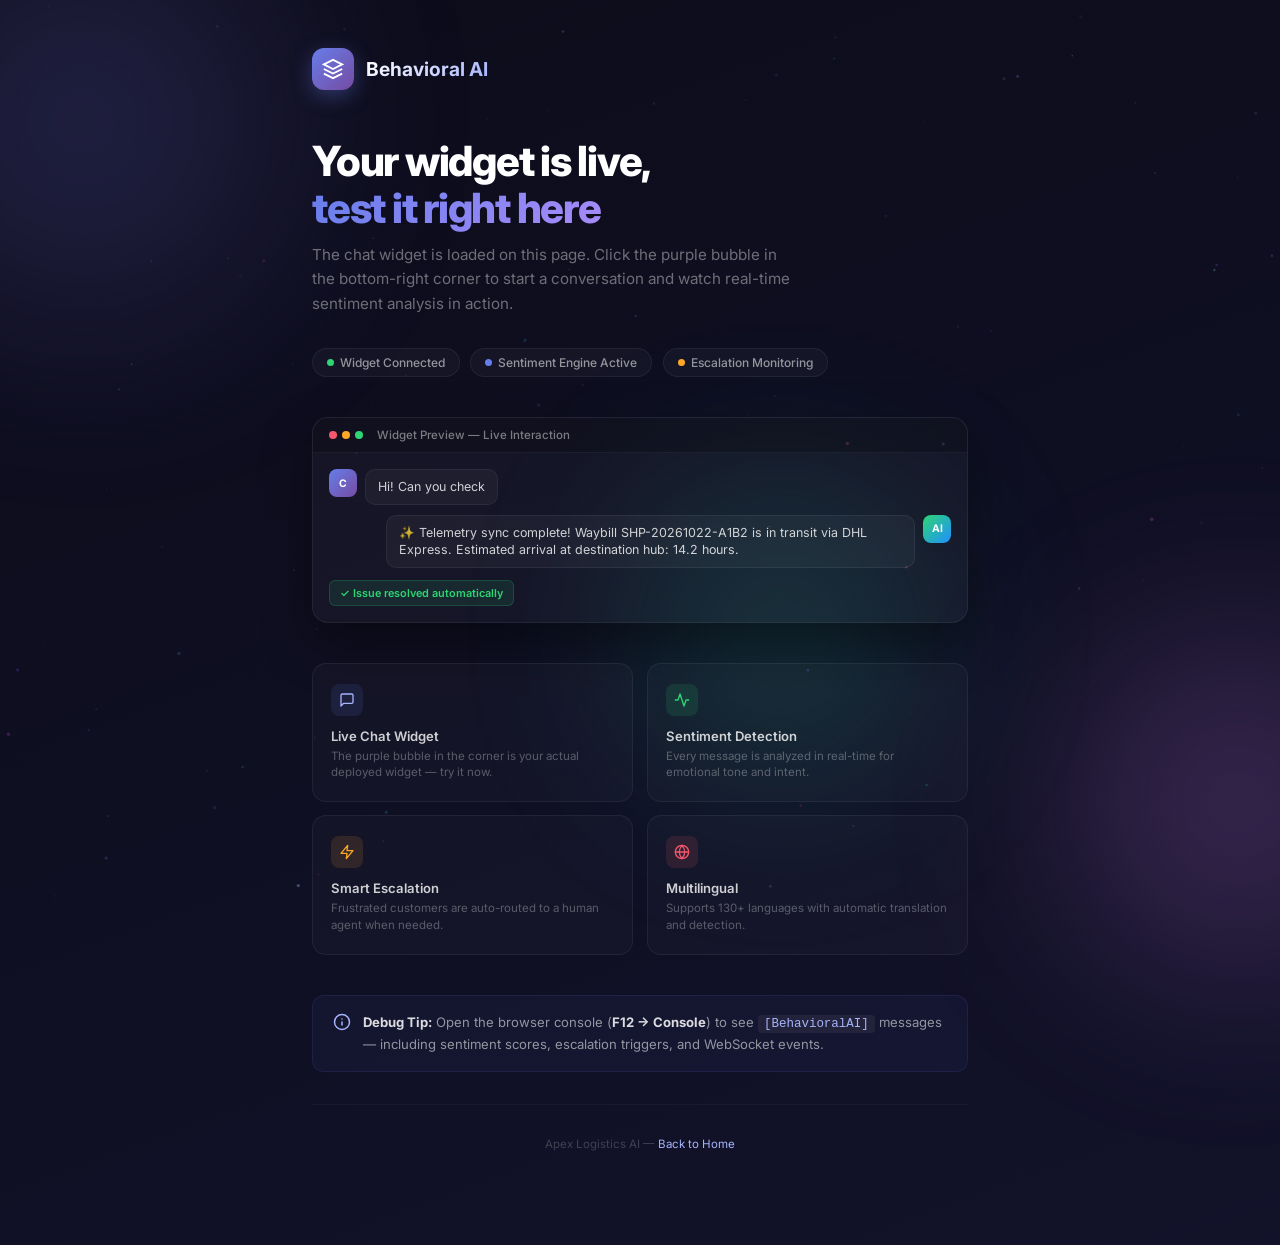
==== frontend/widget-test.html @ 3b018fce "feat: Initial production release of Apex Logistics AI platform (v6.0.0)" ====
<!DOCTYPE html>
<html lang="en">

<head>
    <meta charset="UTF-8">
    <meta name="viewport" content="width=device-width, initial-scale=1.0">
    <meta name="description" content="Apex Logistics AI - Waybill & Dispatch Intelligence Widget Test">
    <title>Dispatch Intelligence Widget | Apex Logistics AI</title>
    <link rel="icon" type="image/svg+xml" href="assets/favicon.svg">

    <link rel="preconnect" href="https://fonts.googleapis.com">
    <link rel="preconnect" href="https://fonts.gstatic.com" crossorigin>
    <link href="https://fonts.googleapis.com/css2?family=Inter:wght@300;400;500;600;700;800&display=swap"
        rel="stylesheet">

    <style>
        * {
            margin: 0;
            padding: 0;
            box-sizing: border-box;
        }

        body {
            font-family: 'Inter', sans-serif;
            background: linear-gradient(160deg, #0c0c1a 0%, #12122a 100%);
            min-height: 100vh;
            overflow-x: hidden;
            color: #fff;
        }

        /* ═══════════════════════════════════════════════════════
           BACKGROUND LAYER
           ═══════════════════════════════════════════════════════ */
        #particleCanvas {
            position: fixed;
            top: 0;
            left: 0;
            width: 100%;
            height: 100%;
            z-index: 0;
            pointer-events: none;
        }

        .orb {
            position: fixed;
            border-radius: 50%;
            filter: blur(100px);
            opacity: 0.2;
            pointer-events: none;
            z-index: 0;
        }

        .orb--1 {
            width: 420px;
            height: 420px;
            background: radial-gradient(circle, #667eea, #764ba2);
            top: -10%;
            left: -10%;
            animation: orbA 25s ease-in-out infinite;
        }

        .orb--2 {
            width: 340px;
            height: 340px;
            background: radial-gradient(circle, #f093fb, #c471f5);
            bottom: -8%;
            right: -10%;
            animation: orbB 30s ease-in-out infinite;
        }

        .orb--3 {
            width: 280px;
            height: 280px;
            background: radial-gradient(circle, #2ed573, #17c0eb);
            top: 55%;
            left: 50%;
            animation: orbA 28s ease-in-out infinite 6s;
        }

        @keyframes orbA {

            0%,
            100% {
                transform: translate(0, 0) scale(1);
            }

            50% {
                transform: translate(30px, 40px) scale(1.1);
            }
        }

        @keyframes orbB {

            0%,
            100% {
                transform: translate(0, 0) scale(1);
            }

            50% {
                transform: translate(-25px, -30px) scale(1.08);
            }
        }

        /* ═══════════════════════════════════════════════════════
           MAIN LAYOUT
           ═══════════════════════════════════════════════════════ */
        .page-wrap {
            position: relative;
            z-index: 1;
            max-width: 720px;
            margin: 0 auto;
            padding: 3rem 2rem 6rem;
            animation: pageEntry 0.8s cubic-bezier(0.22, 1, 0.36, 1) both;
        }

        @keyframes pageEntry {
            from {
                opacity: 0;
                transform: translateY(-20px);
            }

            to {
                opacity: 1;
                transform: translateY(0);
            }
        }

        /* ═══════════════════════════════════════════════════════
           BRAND LOGO
           ═══════════════════════════════════════════════════════ */
        .brand-logo {
            display: flex;
            align-items: center;
            gap: 12px;
            margin-bottom: 3rem;
            text-decoration: none;
        }

        .brand-logo-icon {
            width: 42px;
            height: 42px;
            background: linear-gradient(135deg, #667eea, #764ba2);
            border-radius: 12px;
            display: flex;
            align-items: center;
            justify-content: center;
            box-shadow: 0 6px 20px rgba(102, 126, 234, 0.35);
            animation: logoPulse 3s ease-in-out infinite;
        }

        @keyframes logoPulse {

            0%,
            100% {
                box-shadow: 0 6px 20px rgba(102, 126, 234, 0.35);
            }

            50% {
                box-shadow: 0 6px 28px rgba(102, 126, 234, 0.5);
            }
        }

        .brand-logo-icon svg {
            width: 22px;
            height: 22px;
            color: #fff;
        }

        .brand-logo-text {
            font-size: 1.2rem;
            font-weight: 700;
            background: linear-gradient(135deg, #fff, #a5b4fc);
            -webkit-background-clip: text;
            -webkit-text-fill-color: transparent;
            background-clip: text;
        }

        /* ═══════════════════════════════════════════════════════
           HERO HEADING
           ═══════════════════════════════════════════════════════ */
        .hero-headline {
            font-size: 2.6rem;
            font-weight: 800;
            color: #fff;
            line-height: 1.12;
            letter-spacing: -0.03em;
            margin-bottom: 0.75rem;
        }

        .hero-headline span {
            background: linear-gradient(135deg, #667eea, #a78bfa);
            -webkit-background-clip: text;
            -webkit-text-fill-color: transparent;
            background-clip: text;
        }

        .hero-subtitle {
            color: rgba(255, 255, 255, 0.4);
            font-size: 0.95rem;
            line-height: 1.6;
            margin-bottom: 2rem;
            max-width: 480px;
        }

        /* ═══════════════════════════════════════════════════════
           STATUS BADGES
           ═══════════════════════════════════════════════════════ */
        .status-badges {
            display: flex;
            gap: 0.65rem;
            flex-wrap: wrap;
            margin-bottom: 2.5rem;
        }

        .status-badge {
            display: inline-flex;
            align-items: center;
            gap: 6px;
            padding: 6px 14px;
            background: rgba(255, 255, 255, 0.03);
            border: 1px solid rgba(255, 255, 255, 0.06);
            border-radius: 20px;
            font-size: 0.75rem;
            font-weight: 500;
            color: rgba(255, 255, 255, 0.55);
        }

        .status-dot {
            width: 7px;
            height: 7px;
            border-radius: 50%;
            animation: dotPulse 2s ease-in-out infinite;
        }

        .status-dot--green {
            background: #2ed573;
        }

        .status-dot--blue {
            background: #667eea;
        }

        .status-dot--amber {
            background: #ffa726;
        }

        @keyframes dotPulse {

            0%,
            100% {
                opacity: 1;
                transform: scale(1);
            }

            50% {
                opacity: 0.5;
                transform: scale(0.7);
            }
        }

        /* ═══════════════════════════════════════════════════════
           INTERACTIVE DEMO CARD — Widget Preview
           ═══════════════════════════════════════════════════════ */
        .demo-card {
            background: rgba(255, 255, 255, 0.03);
            backdrop-filter: blur(16px);
            border-radius: 16px;
            border: 1px solid rgba(255, 255, 255, 0.06);
            overflow: hidden;
            box-shadow: 0 20px 50px rgba(0, 0, 0, 0.4);
            animation: demoFloat 6s ease-in-out infinite;
            margin-bottom: 2.5rem;
        }

        @keyframes demoFloat {

            0%,
            100% {
                transform: translateY(0);
            }

            50% {
                transform: translateY(-6px);
            }
        }

        .demo-card-header {
            display: flex;
            align-items: center;
            gap: 8px;
            padding: 10px 16px;
            border-bottom: 1px solid rgba(255, 255, 255, 0.05);
            background: rgba(0, 0, 0, 0.2);
        }

        .demo-dots {
            display: flex;
            gap: 5px;
        }

        .demo-dots span {
            width: 8px;
            height: 8px;
            border-radius: 50%;
        }

        .demo-dots span:nth-child(1) {
            background: #f5576c;
        }

        .demo-dots span:nth-child(2) {
            background: #ffa726;
        }

        .demo-dots span:nth-child(3) {
            background: #2ed573;
        }

        .demo-card-title {
            font-size: 0.72rem;
            color: rgba(255, 255, 255, 0.45);
            font-weight: 500;
            margin-left: 6px;
        }

        .demo-card-body {
            padding: 16px;
            display: flex;
            flex-direction: column;
            gap: 10px;
        }

        /* Chat messages */
        .demo-msg {
            display: flex;
            align-items: flex-start;
            gap: 8px;
            opacity: 0;
            animation: msgFadeIn 0.5s ease forwards;
        }

        .demo-msg:nth-child(1) {
            animation-delay: 0.5s;
        }

        .demo-msg:nth-child(2) {
            animation-delay: 2.2s;
        }

        .demo-msg--ai {
            flex-direction: row-reverse;
        }

        @keyframes msgFadeIn {
            from {
                opacity: 0;
                transform: translateY(8px);
            }

            to {
                opacity: 1;
                transform: translateY(0);
            }
        }

        .demo-avatar {
            width: 28px;
            height: 28px;
            border-radius: 8px;
            display: flex;
            align-items: center;
            justify-content: center;
            font-size: 0.65rem;
            font-weight: 700;
            flex-shrink: 0;
        }

        .demo-avatar--user {
            background: linear-gradient(135deg, #667eea, #764ba2);
            color: #fff;
        }

        .demo-avatar--ai {
            background: linear-gradient(135deg, #2ed573, #1e90ff);
            color: #fff;
        }

        .demo-bubble {
            background: rgba(255, 255, 255, 0.04);
            border: 1px solid rgba(255, 255, 255, 0.06);
            border-radius: 10px;
            padding: 8px 12px;
            max-width: 85%;
        }

        .demo-bubble-text {
            font-size: 0.78rem;
            color: rgba(255, 255, 255, 0.8);
            line-height: 1.4;
        }

        .demo-sentiment {
            display: inline-flex;
            align-items: center;
            gap: 5px;
            margin-top: 5px;
            font-size: 0.65rem;
            font-weight: 600;
        }

        .demo-sentiment--pos {
            color: #2ed573;
        }

        .demo-sentiment-dot {
            width: 6px;
            height: 6px;
            border-radius: 50%;
            background: #2ed573;
            animation: dotPulse 1.5s ease-in-out infinite;
        }

        .demo-resolve-badge {
            display: inline-flex;
            align-items: center;
            gap: 5px;
            padding: 5px 10px;
            border-radius: 6px;
            background: rgba(46, 213, 115, 0.1);
            border: 1px solid rgba(46, 213, 115, 0.2);
            font-size: 0.68rem;
            font-weight: 600;
            color: #2ed573;
            margin-top: 2px;
            align-self: flex-start;
            opacity: 0;
            animation: badgePop 0.4s ease 3s forwards;
        }

        @keyframes badgePop {
            from {
                opacity: 0;
                transform: scale(0.85);
            }

            to {
                opacity: 1;
                transform: scale(1);
            }
        }

        /* ═══════════════════════════════════════════════════════
           INFO CARDS
           ═══════════════════════════════════════════════════════ */
        .info-grid {
            display: grid;
            grid-template-columns: 1fr 1fr;
            gap: 0.85rem;
            margin-bottom: 2.5rem;
        }

        .info-card {
            background: rgba(255, 255, 255, 0.025);
            backdrop-filter: blur(14px);
            border: 1px solid rgba(255, 255, 255, 0.06);
            border-radius: 14px;
            padding: 1.25rem 1.15rem;
            transition: border-color 0.3s, transform 0.3s;
        }

        .info-card:hover {
            border-color: rgba(102, 126, 234, 0.2);
            transform: translateY(-2px);
        }

        .info-card-icon {
            width: 32px;
            height: 32px;
            border-radius: 8px;
            display: flex;
            align-items: center;
            justify-content: center;
            margin-bottom: 0.75rem;
        }

        .info-card-icon svg {
            width: 16px;
            height: 16px;
        }

        .info-card-icon--purple {
            background: rgba(102, 126, 234, 0.12);
            color: #a5b4fc;
        }

        .info-card-icon--green {
            background: rgba(46, 213, 115, 0.12);
            color: #2ed573;
        }

        .info-card-icon--amber {
            background: rgba(255, 167, 38, 0.12);
            color: #ffa726;
        }

        .info-card-icon--pink {
            background: rgba(245, 87, 108, 0.12);
            color: #f5576c;
        }

        .info-card h3 {
            font-size: 0.82rem;
            font-weight: 600;
            color: rgba(255, 255, 255, 0.8);
            margin-bottom: 0.25rem;
        }

        .info-card p {
            font-size: 0.72rem;
            color: rgba(255, 255, 255, 0.3);
            line-height: 1.45;
        }

        /* ═══════════════════════════════════════════════════════
           WIDGET EMBED SECTION
           ═══════════════════════════════════════════════════════ */
        .widget-notice {
            display: flex;
            align-items: flex-start;
            gap: 12px;
            padding: 1rem 1.25rem;
            background: rgba(102, 126, 234, 0.05);
            border: 1px solid rgba(102, 126, 234, 0.12);
            border-radius: 12px;
            margin-bottom: 2rem;
        }

        .widget-notice svg {
            width: 18px;
            height: 18px;
            color: #a5b4fc;
            flex-shrink: 0;
            margin-top: 1px;
        }

        .widget-notice-text {
            font-size: 0.82rem;
            color: rgba(255, 255, 255, 0.55);
            line-height: 1.55;
        }

        .widget-notice-text strong {
            color: rgba(255, 255, 255, 0.85);
        }

        /* ═══════════════════════════════════════════════════════
           FOOTER NOTE
           ═══════════════════════════════════════════════════════ */
        .footer-note {
            text-align: center;
            padding-top: 2rem;
            border-top: 1px solid rgba(255, 255, 255, 0.04);
        }

        .footer-note p {
            font-size: 0.72rem;
            color: rgba(255, 255, 255, 0.2);
        }

        .footer-note a {
            color: #a5b4fc;
            text-decoration: none;
        }

        .footer-note a:hover {
            text-decoration: underline;
        }

        /* ═══════════════════════════════════════════════════════
           RESPONSIVE
           ═══════════════════════════════════════════════════════ */
        @media (max-width: 600px) {
            .page-wrap {
                padding: 2rem 1.25rem 5rem;
            }

            .hero-headline {
                font-size: 1.8rem;
            }

            .info-grid {
                grid-template-columns: 1fr;
            }

            .status-badges {
                gap: 0.4rem;
            }
        }
    </style>
</head>

<body>
    <div class="orb orb--1"></div>
    <div class="orb orb--2"></div>
    <div class="orb orb--3"></div>
    <canvas id="particleCanvas"></canvas>

    <div class="page-wrap">

        <!-- ═══ BRAND ═══ -->
        <a href="/" class="brand-logo">
            <div class="brand-logo-icon">
                <svg viewBox="0 0 24 24" fill="none" stroke="currentColor" stroke-width="2">
                    <path d="M12 2L2 7l10 5 10-5-10-5z" />
                    <path d="M2 17l10 5 10-5" />
                    <path d="M2 12l10 5 10-5" />
                </svg>
            </div>
            <span class="brand-logo-text">Behavioral AI</span>
        </a>

        <!-- ═══ HERO ═══ -->
        <h1 class="hero-headline">
            Your widget is live,<br><span>test it right here</span>
        </h1>
        <p class="hero-subtitle">
            The chat widget is loaded on this page. Click the purple bubble in the bottom-right corner to start a
            conversation and watch real-time sentiment analysis in action.
        </p>

        <!-- ═══ STATUS BADGES ═══ -->
        <div class="status-badges">
            <div class="status-badge">
                <span class="status-dot status-dot--green"></span>
                Widget Connected
            </div>
            <div class="status-badge">
                <span class="status-dot status-dot--blue"></span>
                Sentiment Engine Active
            </div>
            <div class="status-badge">
                <span class="status-dot status-dot--amber"></span>
                Escalation Monitoring
            </div>
        </div>

        <!-- ═══ INTERACTIVE DEMO CARD ═══ -->
        <div class="demo-card" id="demoCard">
            <div class="demo-card-header">
                <div class="demo-dots"><span></span><span></span><span></span></div>
                <span class="demo-card-title">Widget Preview — Live Interaction</span>
            </div>
            <div class="demo-card-body">
                <!-- Customer message -->
                <div class="demo-msg" id="msg1">
                    <div class="demo-avatar demo-avatar--user">C</div>
                    <div class="demo-bubble">
                        <div class="demo-bubble-text" id="typingText"></div>
                    </div>
                </div>

                <!-- AI response -->
                <div class="demo-msg demo-msg--ai" id="msg2">
                    <div class="demo-avatar demo-avatar--ai">AI</div>
                    <div class="demo-bubble">
                        <div class="demo-bubble-text">✨ Telemetry sync complete! Waybill SHP-20261022-A1B2 is in transit via DHL Express. Estimated arrival at destination hub: 14.2 hours.</div>
                        <div class="demo-sentiment demo-sentiment--pos" id="sentiment2" style="display:none;">
                            <span class="demo-sentiment-dot"></span>
                            Satisfied — 96%
                        </div>
                    </div>
                </div>

                <div class="demo-resolve-badge" id="resolveBadge">
                    ✓ Issue resolved automatically
                </div>
            </div>
        </div>

        <!-- ═══ FEATURE INFO CARDS ═══ -->
        <div class="info-grid">
            <div class="info-card">
                <div class="info-card-icon info-card-icon--purple">
                    <svg viewBox="0 0 24 24" fill="none" stroke="currentColor" stroke-width="2" stroke-linecap="round"
                        stroke-linejoin="round">
                        <path d="M21 15a2 2 0 0 1-2 2H7l-4 4V5a2 2 0 0 1 2-2h14a2 2 0 0 1 2 2z"></path>
                    </svg>
                </div>
                <h3>Live Chat Widget</h3>
                <p>The purple bubble in the corner is your actual deployed widget — try it now.</p>
            </div>
            <div class="info-card">
                <div class="info-card-icon info-card-icon--green">
                    <svg viewBox="0 0 24 24" fill="none" stroke="currentColor" stroke-width="2" stroke-linecap="round"
                        stroke-linejoin="round">
                        <path d="M22 12h-4l-3 9L9 3l-3 9H2"></path>
                    </svg>
                </div>
                <h3>Sentiment Detection</h3>
                <p>Every message is analyzed in real-time for emotional tone and intent.</p>
            </div>
            <div class="info-card">
                <div class="info-card-icon info-card-icon--amber">
                    <svg viewBox="0 0 24 24" fill="none" stroke="currentColor" stroke-width="2" stroke-linecap="round"
                        stroke-linejoin="round">
                        <polygon points="13 2 3 14 12 14 11 22 21 10 12 10 13 2"></polygon>
                    </svg>
                </div>
                <h3>Smart Escalation</h3>
                <p>Frustrated customers are auto-routed to a human agent when needed.</p>
            </div>
            <div class="info-card">
                <div class="info-card-icon info-card-icon--pink">
                    <svg viewBox="0 0 24 24" fill="none" stroke="currentColor" stroke-width="2" stroke-linecap="round"
                        stroke-linejoin="round">
                        <circle cx="12" cy="12" r="10"></circle>
                        <line x1="2" y1="12" x2="22" y2="12"></line>
                        <path
                            d="M12 2a15.3 15.3 0 0 1 4 10 15.3 15.3 0 0 1-4 10 15.3 15.3 0 0 1-4-10 15.3 15.3 0 0 1 4-10z">
                        </path>
                    </svg>
                </div>
                <h3>Multilingual</h3>
                <p>Supports 130+ languages with automatic translation and detection.</p>
            </div>
        </div>

        <!-- ═══ DEBUG NOTICE ═══ -->
        <div class="widget-notice">
            <svg viewBox="0 0 24 24" fill="none" stroke="currentColor" stroke-width="2" stroke-linecap="round"
                stroke-linejoin="round">
                <circle cx="12" cy="12" r="10"></circle>
                <line x1="12" y1="16" x2="12" y2="12"></line>
                <line x1="12" y1="8" x2="12.01" y2="8"></line>
            </svg>
            <div class="widget-notice-text">
                <strong>Debug Tip:</strong> Open the browser console (<strong>F12 → Console</strong>) to see
                <code
                    style="background:rgba(255,255,255,0.06);padding:2px 6px;border-radius:4px;font-size:0.78rem;color:#a5b4fc;">[BehavioralAI]</code>
                messages — including sentiment scores, escalation triggers, and WebSocket events.
            </div>
        </div>

        <!-- ═══ FOOTER ═══ -->
        <div class="footer-note">
            <p>Apex Logistics AI — <a href="/">Back to Home</a></p>
        </div>
    </div>

    <!-- ═══════════════════════════════════════════════════════
         PARTICLE GRAIN SYSTEM
         ═══════════════════════════════════════════════════════ -->
    <script>
        (function () {
            const canvas = document.getElementById('particleCanvas');
            const ctx = canvas.getContext('2d');
            let W, H, mouseX = -9999, mouseY = -9999;
            const COUNT = 100;
            const particles = [];
            const HUES = [235, 255, 270, 295, 320, 340, 200, 185];

            function resize() { W = canvas.width = window.innerWidth; H = canvas.height = window.innerHeight; }
            window.addEventListener('resize', resize); resize();
            document.addEventListener('mousemove', e => { mouseX = e.clientX; mouseY = e.clientY; });

            class P {
                constructor() { this.init(); }
                init() {
                    this.x = Math.random() * W; this.y = Math.random() * H;
                    this.r0 = 0.5 + Math.random() * 1.3; this.r = this.r0;
                    this.vx = (Math.random() - 0.5) * 0.18;
                    this.vy = (Math.random() - 0.5) * 0.18;
                    this.hi = Math.random() * HUES.length;
                    this.hs = 0.003 + Math.random() * 0.006;
                    this.sat = 60 + Math.random() * 30;
                    this.lit = 55 + Math.random() * 20;
                    this.a0 = 0.1 + Math.random() * 0.25;
                    this.a = this.a0;
                    this.tp = Math.random() * 6.28;
                    this.ts = 0.008 + Math.random() * 0.012;
                }
                update() {
                    this.x += this.vx; this.y += this.vy;
                    if (this.x < -5) this.x = W + 5;
                    if (this.x > W + 5) this.x = -5;
                    if (this.y < -5) this.y = H + 5;
                    if (this.y > H + 5) this.y = -5;
                    this.hi = (this.hi + this.hs) % HUES.length;
                    this.tp += this.ts;
                    const tw = 0.7 + 0.3 * Math.sin(this.tp);
                    const dx = this.x - mouseX, dy = this.y - mouseY;
                    const inf = Math.max(0, 1 - Math.sqrt(dx * dx + dy * dy) / 150);
                    this.a = this.a0 * tw + inf * 0.4;
                    this.r = this.r0 + inf * 2;
                }
                draw() {
                    const i = Math.floor(this.hi), f = this.hi - i;
                    const h = HUES[i % HUES.length] + (HUES[(i + 1) % HUES.length] - HUES[i % HUES.length]) * f;
                    ctx.beginPath(); ctx.arc(this.x, this.y, this.r, 0, 6.28);
                    ctx.fillStyle = `hsla(${h},${this.sat}%,${this.lit}%,${this.a})`;
                    ctx.fill();
                    if (this.a > 0.3) {
                        ctx.beginPath(); ctx.arc(this.x, this.y, this.r * 2.2, 0, 6.28);
                        ctx.fillStyle = `hsla(${h},${this.sat}%,${this.lit}%,${(this.a - 0.3) * 0.18})`;
                        ctx.fill();
                    }
                }
            }
            for (let i = 0; i < COUNT; i++) particles.push(new P());
            (function loop() {
                ctx.clearRect(0, 0, W, H);
                particles.forEach(p => { p.update(); p.draw(); });
                requestAnimationFrame(loop);
            })();
        })();

        // ═══════════════════════════════════════════════════════
        // TYPEWRITER EFFECT for demo card
        // ═══════════════════════════════════════════════════════
        (function () {
            const text = "Hi! Can you check the live dispatch telemetry for waybill SHP-20261022-A1B2?";
            const el = document.getElementById('typingText');
            const sentiment2 = document.getElementById('sentiment2');
            let i = 0;

            function type() {
                if (i < text.length) {
                    el.textContent += text[i]; i++;
                    setTimeout(type, 28 + Math.random() * 20);
                } else {
                    setTimeout(() => { sentiment2.style.display = 'inline-flex'; }, 600);
                }
            }
            setTimeout(type, 800);
        })();
    </script>

    <!-- Behavioral AI Chat Widget — ORIGINAL EMBED (DO NOT MODIFY) -->

    <script src="https://sentimenta.snick.at/widget/embed.js"
        data-widget-key="wk_CvESfXy-NMTWWVZkasVFgapDIy1CabOfxA0joSSwhI0" async> </script>

</body>

</html>
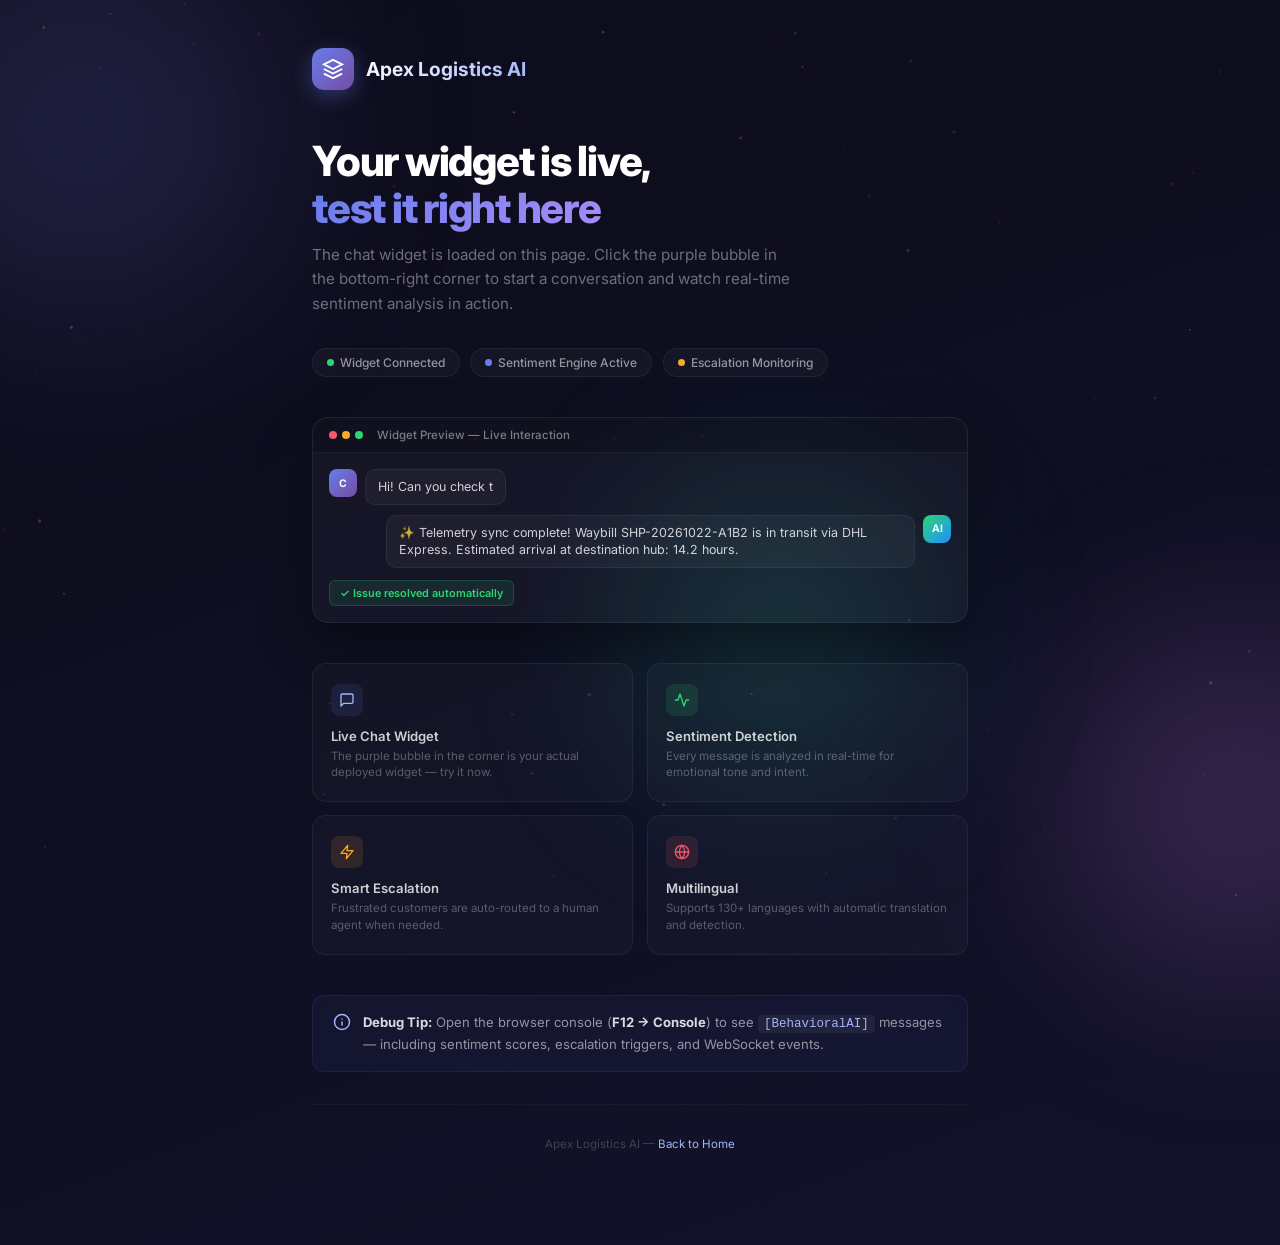
==== commit c67f4c42: "feat: Update footer branding and author credentials to Engr. Umer Bashir and Apex Logistics AI" ====
--- a/frontend/widget-test.html
+++ b/frontend/widget-test.html
@@ -616,7 +616,7 @@
                     <path d="M2 12l10 5 10-5" />
                 </svg>
             </div>
-            <span class="brand-logo-text">Behavioral AI</span>
+            <span class="brand-logo-text">Apex Logistics AI</span>
         </a>
 
         <!-- ═══ HERO ═══ -->
@@ -835,7 +835,7 @@
         })();
     </script>
 
-    <!-- Behavioral AI Chat Widget — ORIGINAL EMBED (DO NOT MODIFY) -->
+    <!-- Apex Logistics AI Chat Widget — ORIGINAL EMBED (DO NOT MODIFY) -->
 
     <script src="https://sentimenta.snick.at/widget/embed.js"
         data-widget-key="wk_CvESfXy-NMTWWVZkasVFgapDIy1CabOfxA0joSSwhI0" async> </script>
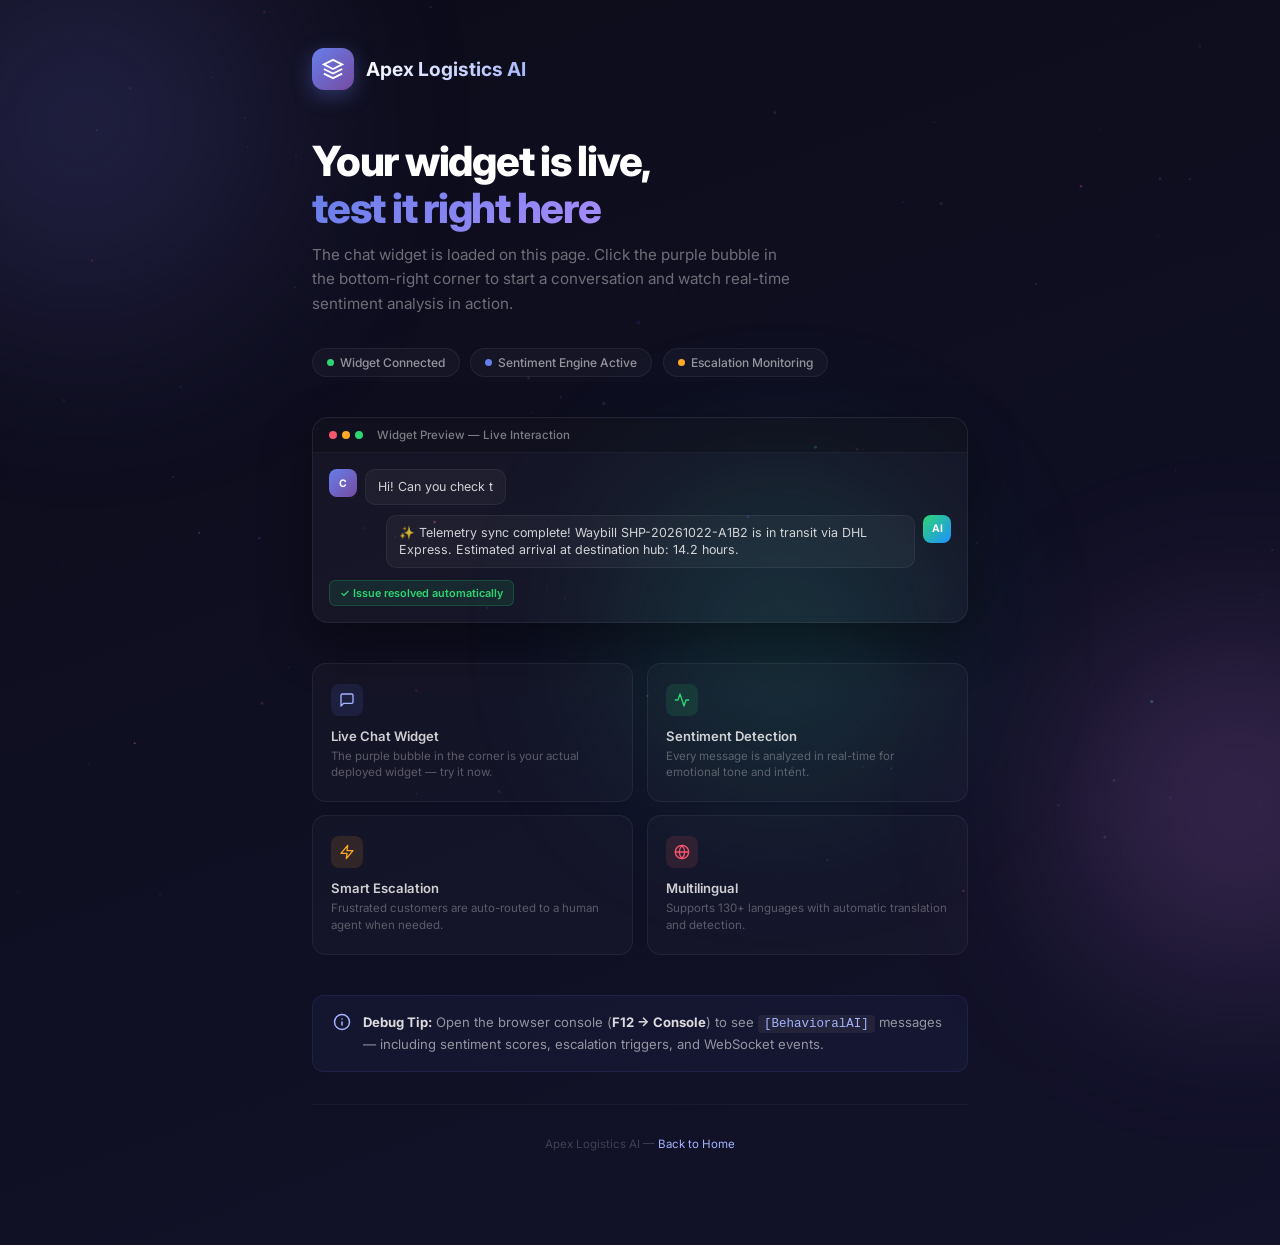
==== commit 7cba053e: "feat: Redesign Overview tab for logistics control tower, update design system to FedEx Purple, fix l" ====
--- a/frontend/widget-test.html
+++ b/frontend/widget-test.html
@@ -835,10 +835,11 @@
         })();
     </script>
 
-    <!-- Apex Logistics AI Chat Widget — ORIGINAL EMBED (DO NOT MODIFY) -->
-
-    <script src="https://sentimenta.snick.at/widget/embed.js"
-        data-widget-key="wk_CvESfXy-NMTWWVZkasVFgapDIy1CabOfxA0joSSwhI0" async> </script>
+    <!-- Apex Logistics AI Chat Widget — Active Tenant Embed -->
+    <script src="http://localhost:8000/widget/embed.js"
+        data-widget-key="wk_r_8L9yRpFHZBowcT2EMR-4ZgJRSzhVH6qsLt1pJOl2Y"
+        data-api-base="http://localhost:8000"
+        data-widget-type="full" async> </script>
 
 </body>
 
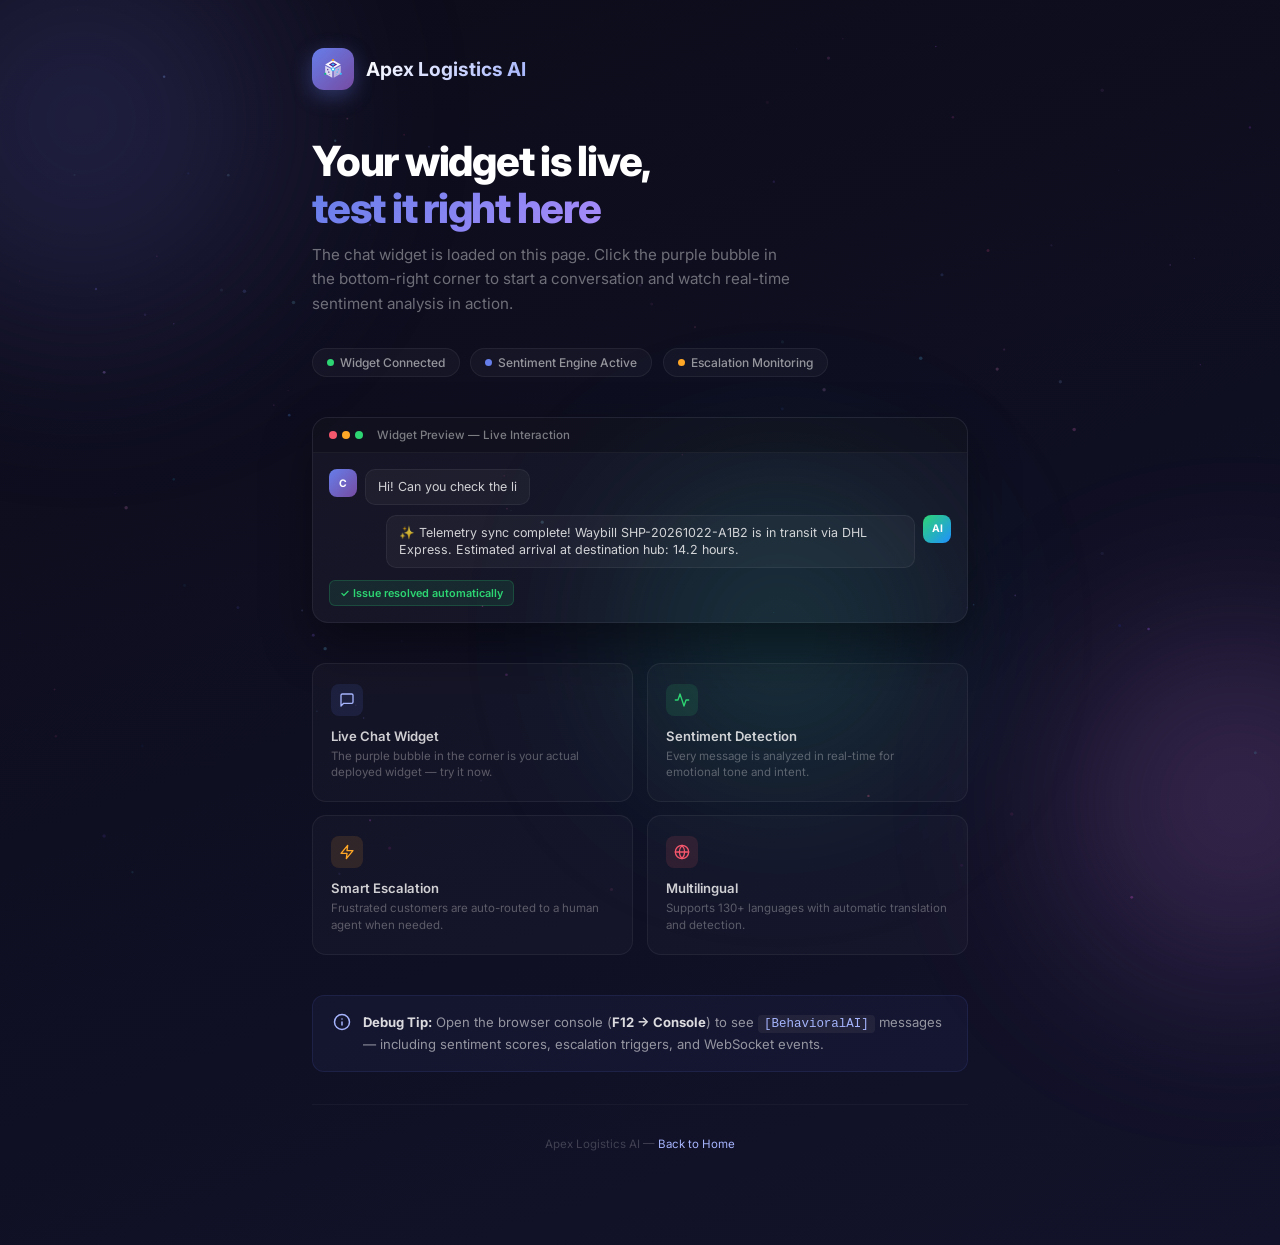
==== commit b1f39623: "feat(branding): update Apex Logistics AI logo icon, favicon, and widget avatars across all platform " ====
--- a/frontend/widget-test.html
+++ b/frontend/widget-test.html
@@ -6,7 +6,7 @@
     <meta name="viewport" content="width=device-width, initial-scale=1.0">
     <meta name="description" content="Apex Logistics AI - Waybill & Dispatch Intelligence Widget Test">
     <title>Dispatch Intelligence Widget | Apex Logistics AI</title>
-    <link rel="icon" type="image/svg+xml" href="assets/favicon.svg">
+    <link rel="icon" type="image/svg+xml" href="assets/favicon.svg?v=2">
 
     <link rel="preconnect" href="https://fonts.googleapis.com">
     <link rel="preconnect" href="https://fonts.gstatic.com" crossorigin>
@@ -610,11 +610,30 @@
         <!-- ═══ BRAND ═══ -->
         <a href="/" class="brand-logo">
             <div class="brand-logo-icon">
-                <svg viewBox="0 0 24 24" fill="none" stroke="currentColor" stroke-width="2">
-                    <path d="M12 2L2 7l10 5 10-5-10-5z" />
-                    <path d="M2 17l10 5 10-5" />
-                    <path d="M2 12l10 5 10-5" />
-                </svg>
+                <svg viewBox="0 0 24 24" fill="none" xmlns="http://www.w3.org/2000/svg" class="apex-logo-svg">
+  <!-- Top Face (Aerial Freight & Apex Diamond) -->
+  <path d="M12 2.2L20.5 7L12 11.8L3.5 7L12 2.2Z" fill="#ffffff" fill-opacity="0.95"/>
+  <!-- Top Face Velocity Chevron (Apex Delta) -->
+  <path d="M12 4.5L16.5 7.1L12 9.7L7.5 7.1L12 4.5Z" fill="#4d148c"/>
+  <path d="M12 5.8L14.2 7.1L12 8.4L9.8 7.1L12 5.8Z" fill="#38bdf8"/>
+
+  <!-- Left Face (Enterprise Logistics Freight Base) -->
+  <path d="M3.5 8.4L11.2 12.6V21.5L3.5 17.3V8.4Z" fill="#ffffff" fill-opacity="0.75"/>
+  <line x1="6" y1="12" x2="8.5" y2="18" stroke="#4d148c" stroke-width="1.1" stroke-dasharray="1.5 1.5"/>
+
+  <!-- Right Face (Autonomous AI Dispatch Intelligence) -->
+  <path d="M12.8 12.6L20.5 8.4V17.3L12.8 21.5V12.6Z" fill="#ffffff" fill-opacity="0.52"/>
+  <line x1="18" y1="12" x2="15.5" y2="18" stroke="#38bdf8" stroke-width="1.1" stroke-dasharray="1.5 1.5"/>
+
+  <!-- Center Telemetry Beacon (Quantum AI Route Node) -->
+  <circle cx="12" cy="12.2" r="2.2" fill="#38bdf8"/>
+  <circle cx="12" cy="12.2" r="1.1" fill="#ffffff"/>
+
+  <!-- Route Waypoint Milestone Blips -->
+  <circle cx="3.5" cy="17.3" r="1.2" fill="#10b981"/>
+  <circle cx="20.5" cy="17.3" r="1.2" fill="#38bdf8"/>
+  <circle cx="12" cy="2.2" r="1.2" fill="#f59e0b"/>
+</svg>
             </div>
             <span class="brand-logo-text">Apex Logistics AI</span>
         </a>
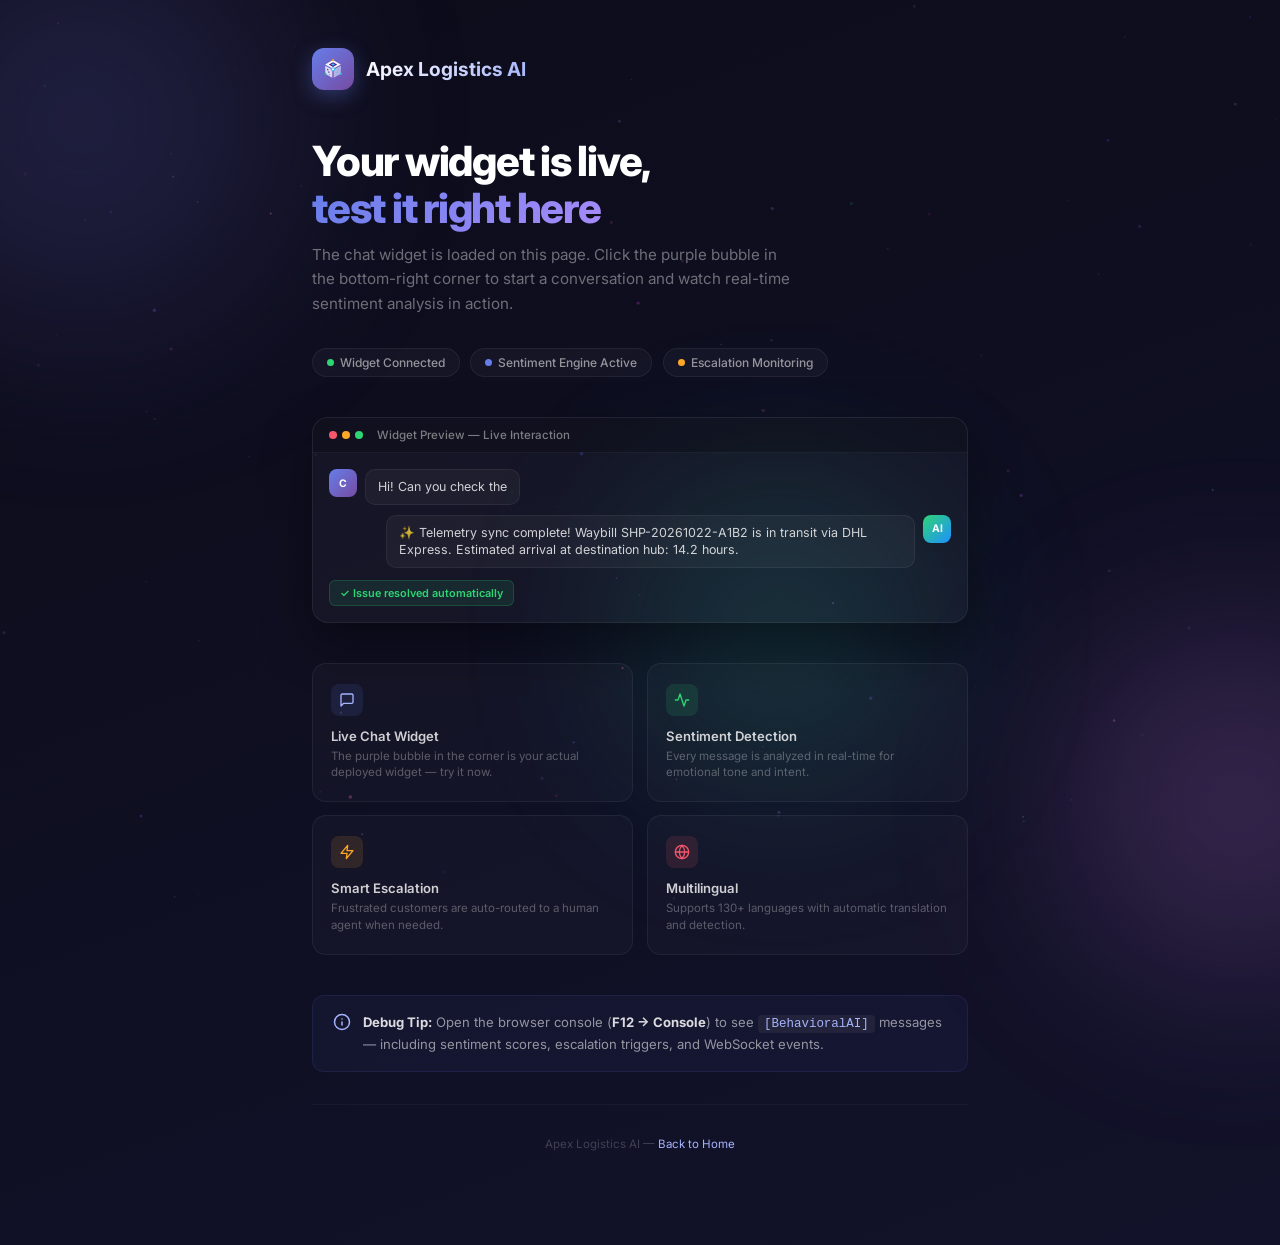
==== commit f6142217: "feat(widget): auto-load Fig 13 chat session, enable open shadow DOM for telemetry inspection, and pr" ====
--- a/frontend/widget-test.html
+++ b/frontend/widget-test.html
@@ -854,12 +854,44 @@
         })();
     </script>
 
+    <script>
+        // Preset Fig 13 Session for Live Autonomous Evaluation
+        try {
+            for (let i = localStorage.length - 1; i >= 0; i--) {
+                const k = localStorage.key(i);
+                if (k && (k.toLowerCase().includes('yelo') || k.toLowerCase().includes('bai_session'))) {
+                    localStorage.removeItem(k);
+                }
+            }
+        } catch(e) {}
+        try {
+            localStorage.setItem('apex_copilot_session_v6_wk_r_8L9', JSON.stringify({
+                session_id: 'session_fig13_wb6b762917',
+                name: 'Engr. Umer Bashir',
+                email: 'umer.bashir@apexlogistics.com'
+            }));
+        } catch(e) {}
+
+        // Auto-open widget panel
+        window.addEventListener('load', () => {
+            setTimeout(() => {
+                const host = document.getElementById('apex-logistics-ai-widget');
+                const root = host ? host.shadowRoot : null;
+                const bubble = root ? root.querySelector('.bai-bubble') : null;
+                const panel = root ? root.querySelector('.bai-panel') : null;
+                if (bubble && panel && !panel.classList.contains('open')) {
+                    bubble.click();
+                }
+            }, 700);
+        });
+    </script>
+
     <!-- Apex Logistics AI Chat Widget — Active Tenant Embed -->
-    <script src="http://localhost:8000/widget/embed.js"
+    <script src="http://localhost:8000/widget/embed.js?v=apex6"
         data-widget-key="wk_r_8L9yRpFHZBowcT2EMR-4ZgJRSzhVH6qsLt1pJOl2Y"
         data-api-base="http://localhost:8000"
         data-widget-type="full" async> </script>
 
 </body>
 
-</html>+</html>
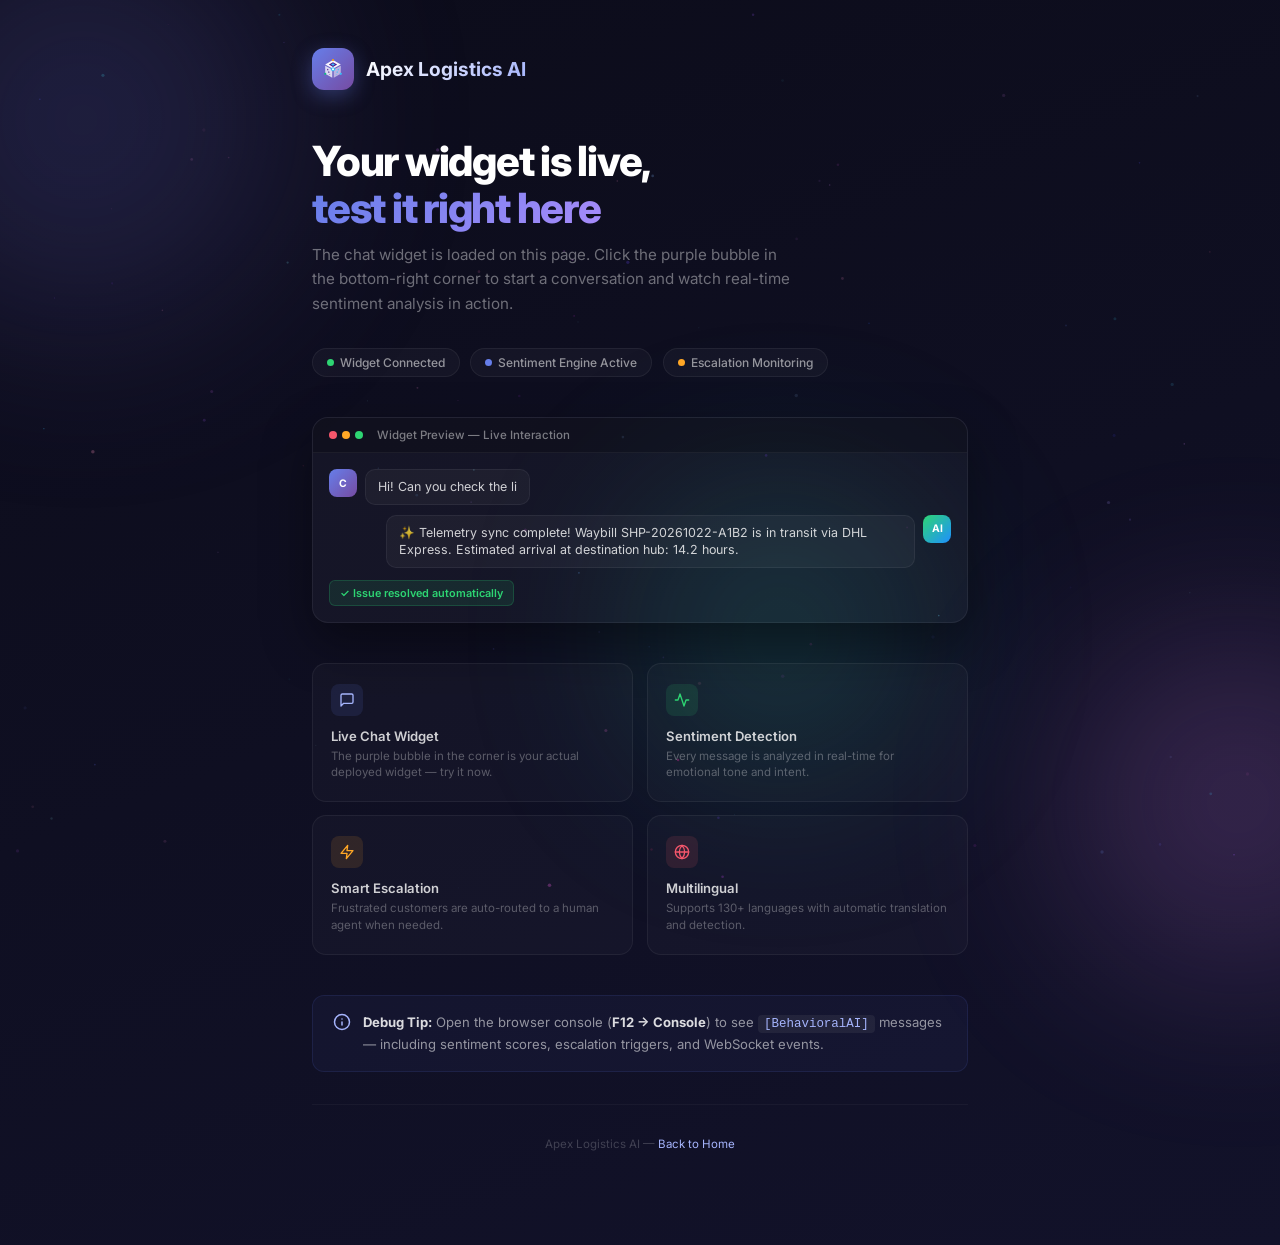
==== commit 609200c0: "feat(sentiment): display only emotion labels in UI badges while retaining numeric confidence interna" ====
--- a/frontend/widget-test.html
+++ b/frontend/widget-test.html
@@ -685,7 +685,7 @@
                         <div class="demo-bubble-text">✨ Telemetry sync complete! Waybill SHP-20261022-A1B2 is in transit via DHL Express. Estimated arrival at destination hub: 14.2 hours.</div>
                         <div class="demo-sentiment demo-sentiment--pos" id="sentiment2" style="display:none;">
                             <span class="demo-sentiment-dot"></span>
-                            Satisfied — 96%
+                            Satisfied
                         </div>
                     </div>
                 </div>
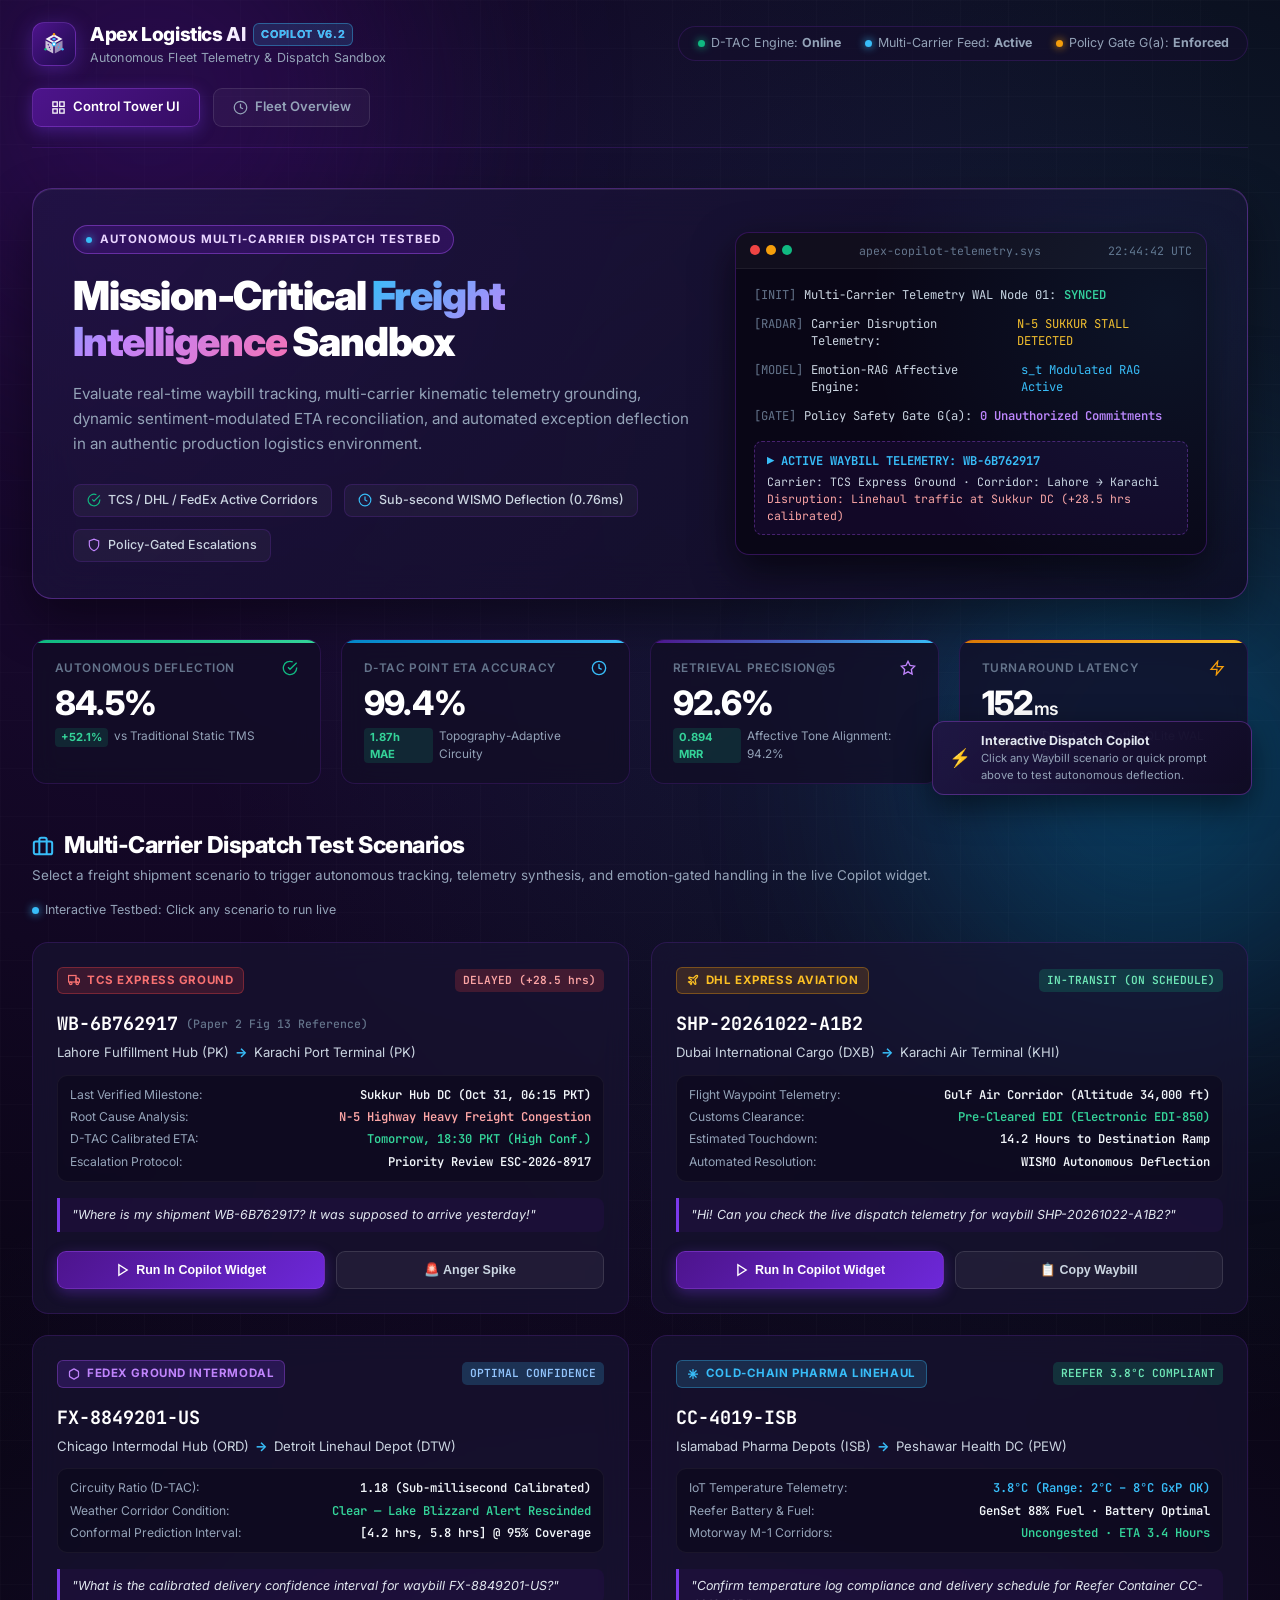
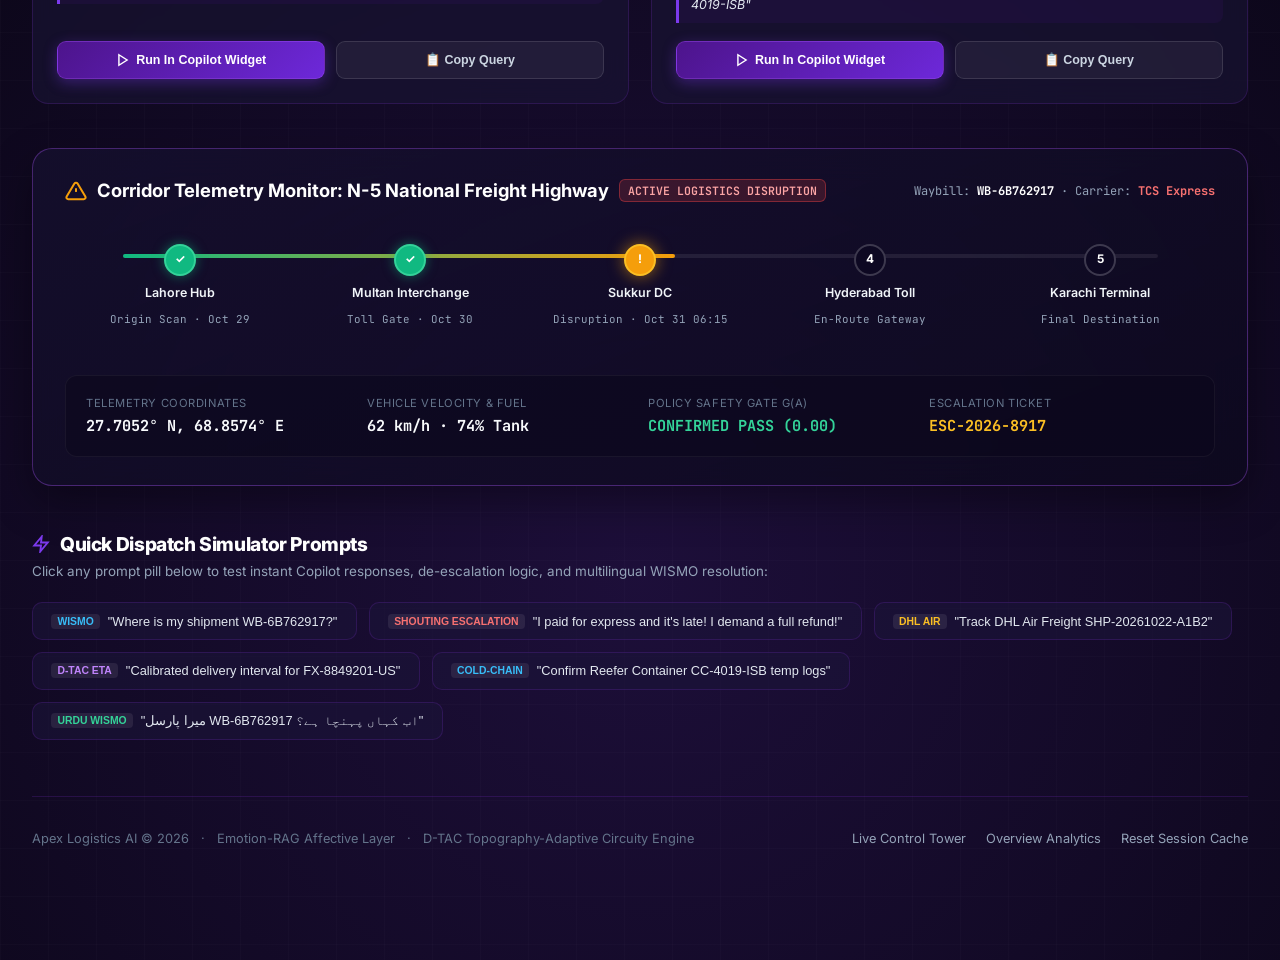
==== commit a533f01c: "feat(ui): redesign widget-test.html into an enterprise multi-carrier freight dispatch and telemetry " ====
--- a/frontend/widget-test.html
+++ b/frontend/widget-test.html
@@ -4,16 +4,37 @@
 <head>
     <meta charset="UTF-8">
     <meta name="viewport" content="width=device-width, initial-scale=1.0">
-    <meta name="description" content="Apex Logistics AI - Waybill & Dispatch Intelligence Widget Test">
-    <title>Dispatch Intelligence Widget | Apex Logistics AI</title>
+    <meta name="description" content="Apex Logistics AI — Autonomous Multi-Carrier Freight Tracking & Dispatch Intelligence Testbed">
+    <title>Autonomous Dispatch Testbed | Apex Logistics AI</title>
     <link rel="icon" type="image/svg+xml" href="assets/favicon.svg?v=2">
 
     <link rel="preconnect" href="https://fonts.googleapis.com">
     <link rel="preconnect" href="https://fonts.gstatic.com" crossorigin>
-    <link href="https://fonts.googleapis.com/css2?family=Inter:wght@300;400;500;600;700;800&display=swap"
+    <link href="https://fonts.googleapis.com/css2?family=Inter:wght@300;400;500;600;700;800;900&family=JetBrains+Mono:wght@400;500;600&display=swap"
         rel="stylesheet">
 
     <style>
+        :root {
+            --bg-base: #080512;
+            --bg-surface: rgba(18, 14, 38, 0.75);
+            --bg-card: rgba(26, 20, 52, 0.65);
+            --bg-card-hover: rgba(36, 28, 70, 0.8);
+            --border-glass: rgba(147, 51, 234, 0.18);
+            --border-glass-bright: rgba(168, 85, 247, 0.35);
+            --primary-purple: #4d148c;
+            --primary-purple-light: #7c3aed;
+            --primary-purple-glow: rgba(124, 58, 237, 0.35);
+            --teal-bright: #38bdf8;
+            --teal-glow: rgba(56, 189, 248, 0.25);
+            --emerald-green: #10b981;
+            --amber-warn: #f59e0b;
+            --coral-alert: #ef4444;
+            --text-main: #f8fafc;
+            --text-muted: #94a3b8;
+            --text-dim: #64748b;
+            --font-mono: 'JetBrains Mono', monospace;
+        }
+
         * {
             margin: 0;
             padding: 0;
@@ -21,840 +42,1481 @@
         }
 
         body {
-            font-family: 'Inter', sans-serif;
-            background: linear-gradient(160deg, #0c0c1a 0%, #12122a 100%);
+            font-family: 'Inter', -apple-system, BlinkMacSystemFont, sans-serif;
+            background-color: var(--bg-base);
+            background-image: 
+                radial-gradient(circle at 15% 15%, rgba(77, 20, 140, 0.28) 0%, transparent 45%),
+                radial-gradient(circle at 85% 20%, rgba(56, 189, 248, 0.15) 0%, transparent 40%),
+                radial-gradient(circle at 50% 85%, rgba(124, 58, 237, 0.18) 0%, transparent 50%),
+                linear-gradient(rgba(255, 255, 255, 0.015) 1px, transparent 1px),
+                linear-gradient(90deg, rgba(255, 255, 255, 0.015) 1px, transparent 1px);
+            background-size: 100% 100%, 100% 100%, 100% 100%, 48px 48px, 48px 48px;
+            color: var(--text-main);
             min-height: 100vh;
             overflow-x: hidden;
-            color: #fff;
-        }
-
-        /* ═══════════════════════════════════════════════════════
-           BACKGROUND LAYER
-           ═══════════════════════════════════════════════════════ */
-        #particleCanvas {
-            position: fixed;
-            top: 0;
-            left: 0;
-            width: 100%;
-            height: 100%;
-            z-index: 0;
-            pointer-events: none;
-        }
-
-        .orb {
+            line-height: 1.5;
+        }
+
+        /* Ambient Radar Glow Orbs */
+        .ambient-glow {
             position: fixed;
             border-radius: 50%;
-            filter: blur(100px);
-            opacity: 0.2;
+            filter: blur(120px);
             pointer-events: none;
             z-index: 0;
-        }
-
-        .orb--1 {
-            width: 420px;
-            height: 420px;
-            background: radial-gradient(circle, #667eea, #764ba2);
-            top: -10%;
-            left: -10%;
-            animation: orbA 25s ease-in-out infinite;
-        }
-
-        .orb--2 {
-            width: 340px;
-            height: 340px;
-            background: radial-gradient(circle, #f093fb, #c471f5);
-            bottom: -8%;
-            right: -10%;
-            animation: orbB 30s ease-in-out infinite;
-        }
-
-        .orb--3 {
-            width: 280px;
-            height: 280px;
-            background: radial-gradient(circle, #2ed573, #17c0eb);
-            top: 55%;
-            left: 50%;
-            animation: orbA 28s ease-in-out infinite 6s;
-        }
-
-        @keyframes orbA {
-
-            0%,
-            100% {
-                transform: translate(0, 0) scale(1);
-            }
-
-            50% {
-                transform: translate(30px, 40px) scale(1.1);
-            }
-        }
-
-        @keyframes orbB {
-
-            0%,
-            100% {
-                transform: translate(0, 0) scale(1);
-            }
-
-            50% {
-                transform: translate(-25px, -30px) scale(1.08);
-            }
-        }
-
-        /* ═══════════════════════════════════════════════════════
-           MAIN LAYOUT
-           ═══════════════════════════════════════════════════════ */
-        .page-wrap {
+            opacity: 0.35;
+        }
+        .glow-1 {
+            width: 500px;
+            height: 500px;
+            background: #4d148c;
+            top: -150px;
+            left: -100px;
+        }
+        .glow-2 {
+            width: 450px;
+            height: 450px;
+            background: #0284c7;
+            bottom: -100px;
+            right: -100px;
+        }
+
+        /* Container */
+        .portal-container {
             position: relative;
             z-index: 1;
-            max-width: 720px;
+            max-width: 1440px;
             margin: 0 auto;
-            padding: 3rem 2rem 6rem;
-            animation: pageEntry 0.8s cubic-bezier(0.22, 1, 0.36, 1) both;
-        }
-
-        @keyframes pageEntry {
-            from {
-                opacity: 0;
-                transform: translateY(-20px);
-            }
-
-            to {
-                opacity: 1;
-                transform: translateY(0);
-            }
-        }
-
-        /* ═══════════════════════════════════════════════════════
-           BRAND LOGO
-           ═══════════════════════════════════════════════════════ */
-        .brand-logo {
-            display: flex;
-            align-items: center;
-            gap: 12px;
-            margin-bottom: 3rem;
+            padding: 0 2rem 5rem;
+        }
+
+        /* ══════════════════════════════════════════════
+           TOP NAVIGATION BAR
+           ══════════════════════════════════════════════ */
+        .top-navbar {
+            display: flex;
+            align-items: center;
+            justify-content: space-between;
+            padding: 1.25rem 0;
+            border-bottom: 1px solid var(--border-glass);
+            margin-bottom: 2.5rem;
+            flex-wrap: wrap;
+            gap: 1.25rem;
+        }
+
+        .brand-block {
+            display: flex;
+            align-items: center;
+            gap: 14px;
             text-decoration: none;
         }
 
         .brand-logo-icon {
-            width: 42px;
-            height: 42px;
-            background: linear-gradient(135deg, #667eea, #764ba2);
+            width: 44px;
+            height: 44px;
+            background: linear-gradient(135deg, #4d148c, #1e0b4b);
+            border: 1px solid var(--border-glass-bright);
             border-radius: 12px;
             display: flex;
             align-items: center;
             justify-content: center;
-            box-shadow: 0 6px 20px rgba(102, 126, 234, 0.35);
-            animation: logoPulse 3s ease-in-out infinite;
-        }
-
-        @keyframes logoPulse {
-
-            0%,
-            100% {
-                box-shadow: 0 6px 20px rgba(102, 126, 234, 0.35);
-            }
-
-            50% {
-                box-shadow: 0 6px 28px rgba(102, 126, 234, 0.5);
-            }
+            box-shadow: 0 4px 20px var(--primary-purple-glow);
+            transition: transform 0.25s ease;
+        }
+        .brand-block:hover .brand-logo-icon {
+            transform: scale(1.06);
         }
 
         .brand-logo-icon svg {
-            width: 22px;
-            height: 22px;
-            color: #fff;
-        }
-
-        .brand-logo-text {
+            width: 24px;
+            height: 24px;
+        }
+
+        .brand-titles {
+            display: flex;
+            flex-direction: column;
+        }
+
+        .brand-title-main {
             font-size: 1.2rem;
-            font-weight: 700;
-            background: linear-gradient(135deg, #fff, #a5b4fc);
+            font-weight: 800;
+            letter-spacing: -0.02em;
+            background: linear-gradient(135deg, #ffffff 40%, #c084fc 100%);
             -webkit-background-clip: text;
             -webkit-text-fill-color: transparent;
-            background-clip: text;
-        }
-
-        /* ═══════════════════════════════════════════════════════
-           HERO HEADING
-           ═══════════════════════════════════════════════════════ */
-        .hero-headline {
-            font-size: 2.6rem;
-            font-weight: 800;
-            color: #fff;
-            line-height: 1.12;
-            letter-spacing: -0.03em;
-            margin-bottom: 0.75rem;
-        }
-
-        .hero-headline span {
-            background: linear-gradient(135deg, #667eea, #a78bfa);
-            -webkit-background-clip: text;
-            -webkit-text-fill-color: transparent;
-            background-clip: text;
-        }
-
-        .hero-subtitle {
-            color: rgba(255, 255, 255, 0.4);
-            font-size: 0.95rem;
-            line-height: 1.6;
-            margin-bottom: 2rem;
-            max-width: 480px;
-        }
-
-        /* ═══════════════════════════════════════════════════════
-           STATUS BADGES
-           ═══════════════════════════════════════════════════════ */
-        .status-badges {
-            display: flex;
-            gap: 0.65rem;
-            flex-wrap: wrap;
-            margin-bottom: 2.5rem;
-        }
-
-        .status-badge {
-            display: inline-flex;
+            display: flex;
+            align-items: center;
+            gap: 8px;
+        }
+
+        .brand-badge {
+            font-size: 0.68rem;
+            font-weight: 700;
+            text-transform: uppercase;
+            letter-spacing: 0.06em;
+            padding: 2px 7px;
+            background: rgba(56, 189, 248, 0.14);
+            border: 1px solid rgba(56, 189, 248, 0.4);
+            border-radius: 6px;
+            color: #38bdf8;
+            -webkit-text-fill-color: #38bdf8;
+        }
+
+        .brand-subtitle {
+            font-size: 0.78rem;
+            color: var(--text-muted);
+            letter-spacing: 0.01em;
+        }
+
+        /* Top Nav Telemetry Stream */
+        .nav-telemetry-feed {
+            display: flex;
+            align-items: center;
+            gap: 1.5rem;
+            background: rgba(20, 14, 44, 0.6);
+            border: 1px solid var(--border-glass);
+            padding: 0.45rem 1.15rem;
+            border-radius: 100px;
+            font-size: 0.78rem;
+            color: var(--text-muted);
+        }
+
+        .telem-pill {
+            display: flex;
             align-items: center;
             gap: 6px;
-            padding: 6px 14px;
-            background: rgba(255, 255, 255, 0.03);
-            border: 1px solid rgba(255, 255, 255, 0.06);
-            border-radius: 20px;
-            font-size: 0.75rem;
-            font-weight: 500;
-            color: rgba(255, 255, 255, 0.55);
-        }
-
-        .status-dot {
+        }
+
+        .telem-dot {
             width: 7px;
             height: 7px;
             border-radius: 50%;
-            animation: dotPulse 2s ease-in-out infinite;
-        }
-
-        .status-dot--green {
-            background: #2ed573;
-        }
-
-        .status-dot--blue {
-            background: #667eea;
-        }
-
-        .status-dot--amber {
-            background: #ffa726;
-        }
-
-        @keyframes dotPulse {
-
-            0%,
-            100% {
-                opacity: 1;
-                transform: scale(1);
-            }
-
-            50% {
-                opacity: 0.5;
-                transform: scale(0.7);
-            }
-        }
-
-        /* ═══════════════════════════════════════════════════════
-           INTERACTIVE DEMO CARD — Widget Preview
-           ═══════════════════════════════════════════════════════ */
-        .demo-card {
-            background: rgba(255, 255, 255, 0.03);
-            backdrop-filter: blur(16px);
-            border-radius: 16px;
-            border: 1px solid rgba(255, 255, 255, 0.06);
+            background: var(--emerald-green);
+            box-shadow: 0 0 8px var(--emerald-green);
+            animation: pulseDot 2s infinite ease-in-out;
+        }
+        .telem-dot--amber { background: var(--amber-warn); box-shadow: 0 0 8px var(--amber-warn); }
+        .telem-dot--blue { background: var(--teal-bright); box-shadow: 0 0 8px var(--teal-bright); }
+
+        @keyframes pulseDot {
+            0%, 100% { opacity: 1; transform: scale(1); }
+            50% { opacity: 0.4; transform: scale(0.85); }
+        }
+
+        .nav-actions {
+            display: flex;
+            align-items: center;
+            gap: 0.85rem;
+        }
+
+        .btn-nav-action {
+            display: inline-flex;
+            align-items: center;
+            gap: 7px;
+            padding: 0.55rem 1.15rem;
+            border-radius: 9px;
+            font-size: 0.82rem;
+            font-weight: 600;
+            text-decoration: none;
+            transition: all 0.2s ease;
+            cursor: pointer;
+        }
+
+        .btn-nav-primary {
+            background: linear-gradient(135deg, var(--primary-purple) 0%, #350d63 100%);
+            border: 1px solid var(--border-glass-bright);
+            color: #ffffff;
+            box-shadow: 0 4px 16px var(--primary-purple-glow);
+        }
+        .btn-nav-primary:hover {
+            background: linear-gradient(135deg, #5c18a8 0%, #43117d 100%);
+            transform: translateY(-1px);
+            box-shadow: 0 6px 20px var(--primary-purple-glow);
+        }
+
+        .btn-nav-ghost {
+            background: rgba(255, 255, 255, 0.04);
+            border: 1px solid rgba(255, 255, 255, 0.1);
+            color: var(--text-muted);
+        }
+        .btn-nav-ghost:hover {
+            background: rgba(255, 255, 255, 0.08);
+            color: #ffffff;
+            border-color: rgba(255, 255, 255, 0.2);
+        }
+
+        /* ══════════════════════════════════════════════
+           HERO SECTION
+           ══════════════════════════════════════════════ */
+        .hero-banner {
+            display: grid;
+            grid-template-columns: 1.25fr 0.95fr;
+            gap: 2.5rem;
+            align-items: center;
+            padding: 2.25rem 2.5rem;
+            background: linear-gradient(135deg, rgba(32, 22, 68, 0.7) 0%, rgba(15, 11, 33, 0.85) 100%);
+            border: 1px solid var(--border-glass-bright);
+            border-radius: 20px;
+            box-shadow: 0 20px 50px rgba(0, 0, 0, 0.45), inset 0 1px 0 rgba(255, 255, 255, 0.08);
+            margin-bottom: 2.5rem;
+            backdrop-filter: blur(20px);
+            -webkit-backdrop-filter: blur(20px);
+            position: relative;
             overflow: hidden;
-            box-shadow: 0 20px 50px rgba(0, 0, 0, 0.4);
-            animation: demoFloat 6s ease-in-out infinite;
-            margin-bottom: 2.5rem;
-        }
-
-        @keyframes demoFloat {
-
-            0%,
-            100% {
-                transform: translateY(0);
-            }
-
-            50% {
-                transform: translateY(-6px);
-            }
-        }
-
-        .demo-card-header {
-            display: flex;
+        }
+
+        .hero-banner::after {
+            content: '';
+            position: absolute;
+            top: 0;
+            right: 0;
+            width: 400px;
+            height: 100%;
+            background: radial-gradient(circle at 80% 30%, rgba(56, 189, 248, 0.08), transparent 70%);
+            pointer-events: none;
+        }
+
+        .hero-tag {
+            display: inline-flex;
             align-items: center;
             gap: 8px;
-            padding: 10px 16px;
-            border-bottom: 1px solid rgba(255, 255, 255, 0.05);
-            background: rgba(0, 0, 0, 0.2);
-        }
-
-        .demo-dots {
-            display: flex;
-            gap: 5px;
-        }
-
-        .demo-dots span {
-            width: 8px;
-            height: 8px;
-            border-radius: 50%;
-        }
-
-        .demo-dots span:nth-child(1) {
-            background: #f5576c;
-        }
-
-        .demo-dots span:nth-child(2) {
-            background: #ffa726;
-        }
-
-        .demo-dots span:nth-child(3) {
-            background: #2ed573;
-        }
-
-        .demo-card-title {
+            padding: 5px 12px;
+            background: rgba(77, 20, 140, 0.4);
+            border: 1px solid rgba(168, 85, 247, 0.45);
+            border-radius: 100px;
             font-size: 0.72rem;
-            color: rgba(255, 255, 255, 0.45);
-            font-weight: 500;
-            margin-left: 6px;
-        }
-
-        .demo-card-body {
-            padding: 16px;
-            display: flex;
-            flex-direction: column;
-            gap: 10px;
-        }
-
-        /* Chat messages */
-        .demo-msg {
-            display: flex;
-            align-items: flex-start;
-            gap: 8px;
-            opacity: 0;
-            animation: msgFadeIn 0.5s ease forwards;
-        }
-
-        .demo-msg:nth-child(1) {
-            animation-delay: 0.5s;
-        }
-
-        .demo-msg:nth-child(2) {
-            animation-delay: 2.2s;
-        }
-
-        .demo-msg--ai {
-            flex-direction: row-reverse;
-        }
-
-        @keyframes msgFadeIn {
-            from {
-                opacity: 0;
-                transform: translateY(8px);
-            }
-
-            to {
-                opacity: 1;
-                transform: translateY(0);
-            }
-        }
-
-        .demo-avatar {
-            width: 28px;
-            height: 28px;
-            border-radius: 8px;
-            display: flex;
-            align-items: center;
-            justify-content: center;
-            font-size: 0.65rem;
             font-weight: 700;
-            flex-shrink: 0;
-        }
-
-        .demo-avatar--user {
-            background: linear-gradient(135deg, #667eea, #764ba2);
-            color: #fff;
-        }
-
-        .demo-avatar--ai {
-            background: linear-gradient(135deg, #2ed573, #1e90ff);
-            color: #fff;
-        }
-
-        .demo-bubble {
-            background: rgba(255, 255, 255, 0.04);
-            border: 1px solid rgba(255, 255, 255, 0.06);
-            border-radius: 10px;
-            padding: 8px 12px;
-            max-width: 85%;
-        }
-
-        .demo-bubble-text {
-            font-size: 0.78rem;
-            color: rgba(255, 255, 255, 0.8);
-            line-height: 1.4;
-        }
-
-        .demo-sentiment {
-            display: inline-flex;
-            align-items: center;
-            gap: 5px;
-            margin-top: 5px;
-            font-size: 0.65rem;
-            font-weight: 600;
-        }
-
-        .demo-sentiment--pos {
-            color: #2ed573;
-        }
-
-        .demo-sentiment-dot {
+            text-transform: uppercase;
+            letter-spacing: 0.08em;
+            color: #e9d5ff;
+            margin-bottom: 1.15rem;
+        }
+
+        .hero-tag-dot {
             width: 6px;
             height: 6px;
             border-radius: 50%;
-            background: #2ed573;
-            animation: dotPulse 1.5s ease-in-out infinite;
-        }
-
-        .demo-resolve-badge {
+            background: #38bdf8;
+            box-shadow: 0 0 8px #38bdf8;
+        }
+
+        .hero-title {
+            font-size: 2.5rem;
+            font-weight: 900;
+            line-height: 1.15;
+            letter-spacing: -0.03em;
+            color: #ffffff;
+            margin-bottom: 1rem;
+        }
+
+        .hero-title span {
+            background: linear-gradient(135deg, #38bdf8 0%, #c084fc 50%, #f472b6 100%);
+            -webkit-background-clip: text;
+            -webkit-text-fill-color: transparent;
+        }
+
+        .hero-desc {
+            font-size: 0.95rem;
+            color: var(--text-muted);
+            line-height: 1.65;
+            max-width: 620px;
+            margin-bottom: 1.75rem;
+        }
+
+        .hero-status-pills {
+            display: flex;
+            gap: 0.75rem;
+            flex-wrap: wrap;
+        }
+
+        .hero-status-pill {
             display: inline-flex;
             align-items: center;
-            gap: 5px;
-            padding: 5px 10px;
+            gap: 7px;
+            padding: 6px 13px;
+            background: rgba(255, 255, 255, 0.04);
+            border: 1px solid var(--border-glass);
+            border-radius: 8px;
+            font-size: 0.78rem;
+            font-weight: 500;
+            color: #cbd5e1;
+        }
+
+        /* Hero Right: Live Telemetry Dispatch Terminal */
+        .hero-terminal {
+            background: #090616;
+            border: 1px solid rgba(147, 51, 234, 0.3);
+            border-radius: 14px;
+            overflow: hidden;
+            box-shadow: 0 16px 40px rgba(0, 0, 0, 0.6);
+        }
+
+        .terminal-header {
+            display: flex;
+            align-items: center;
+            justify-content: space-between;
+            padding: 9px 14px;
+            background: rgba(255, 255, 255, 0.03);
+            border-bottom: 1px solid rgba(255, 255, 255, 0.06);
+            font-size: 0.72rem;
+            font-family: var(--font-mono);
+            color: var(--text-dim);
+        }
+
+        .terminal-dots {
+            display: flex;
+            gap: 6px;
+        }
+        .terminal-dots span {
+            width: 10px;
+            height: 10px;
+            border-radius: 50%;
+        }
+        .terminal-dots span:nth-child(1) { background: #ef4444; }
+        .terminal-dots span:nth-child(2) { background: #f59e0b; }
+        .terminal-dots span:nth-child(3) { background: #10b981; }
+
+        .terminal-body {
+            padding: 1.15rem;
+            font-family: var(--font-mono);
+            font-size: 0.76rem;
+            color: #cbd5e1;
+            display: flex;
+            flex-direction: column;
+            gap: 0.75rem;
+        }
+
+        .terminal-line {
+            display: flex;
+            align-items: baseline;
+            gap: 8px;
+            line-height: 1.4;
+        }
+
+        .t-dim { color: var(--text-dim); }
+        .t-green { color: #34d399; font-weight: 600; }
+        .t-blue { color: #38bdf8; }
+        .t-amber { color: #fbbf24; }
+        .t-purple { color: #c084fc; font-weight: 600; }
+
+        .terminal-route-box {
+            background: rgba(77, 20, 140, 0.15);
+            border: 1px dashed rgba(168, 85, 247, 0.35);
+            padding: 10px 12px;
+            border-radius: 8px;
+            margin-top: 4px;
+        }
+
+        /* ══════════════════════════════════════════════
+           OPERATIONAL KPI MATRIX
+           ══════════════════════════════════════════════ */
+        .kpi-row {
+            display: grid;
+            grid-template-columns: repeat(4, 1fr);
+            gap: 1.25rem;
+            margin-bottom: 2.75rem;
+        }
+
+        .kpi-block {
+            background: var(--bg-surface);
+            border: 1px solid var(--border-glass);
+            border-radius: 14px;
+            padding: 1.25rem 1.35rem;
+            position: relative;
+            overflow: hidden;
+            backdrop-filter: blur(12px);
+            -webkit-backdrop-filter: blur(12px);
+            transition: all 0.25s ease;
+        }
+        .kpi-block:hover {
+            transform: translateY(-2px);
+            border-color: var(--border-glass-bright);
+            box-shadow: 0 10px 30px rgba(0, 0, 0, 0.35);
+        }
+
+        .kpi-block::before {
+            content: '';
+            position: absolute;
+            top: 0;
+            left: 0;
+            right: 0;
+            height: 3px;
+            background: linear-gradient(90deg, #4d148c, #38bdf8);
+        }
+        .kpi-block.kpi--emerald::before { background: linear-gradient(90deg, #10b981, #34d399); }
+        .kpi-block.kpi--cyan::before { background: linear-gradient(90deg, #0284c7, #38bdf8); }
+        .kpi-block.kpi--amber::before { background: linear-gradient(90deg, #d97706, #fbbf24); }
+
+        .kpi-header {
+            display: flex;
+            justify-content: space-between;
+            align-items: center;
+            font-size: 0.74rem;
+            font-weight: 600;
+            text-transform: uppercase;
+            letter-spacing: 0.05em;
+            color: var(--text-dim);
+            margin-bottom: 0.5rem;
+        }
+
+        .kpi-val {
+            font-size: 2.1rem;
+            font-weight: 800;
+            letter-spacing: -0.02em;
+            color: #ffffff;
+            line-height: 1.1;
+            margin-bottom: 0.35rem;
+        }
+
+        .kpi-sub {
+            font-size: 0.74rem;
+            color: var(--text-muted);
+            display: flex;
+            align-items: center;
+            gap: 6px;
+        }
+
+        .kpi-badge-pct {
+            font-size: 0.7rem;
+            font-weight: 700;
+            padding: 1px 6px;
+            border-radius: 4px;
+            background: rgba(16, 185, 129, 0.15);
+            color: #34d399;
+        }
+
+        /* ══════════════════════════════════════════════
+           TEST SCENARIOS BENCH (CORE SECTION)
+           ══════════════════════════════════════════════ */
+        .section-header-block {
+            display: flex;
+            justify-content: space-between;
+            align-items: flex-end;
+            margin-bottom: 1.35rem;
+            flex-wrap: wrap;
+            gap: 1rem;
+        }
+
+        .section-title {
+            font-size: 1.45rem;
+            font-weight: 800;
+            letter-spacing: -0.02em;
+            color: #ffffff;
+            display: flex;
+            align-items: center;
+            gap: 10px;
+        }
+
+        .section-desc {
+            font-size: 0.84rem;
+            color: var(--text-muted);
+            margin-top: 2px;
+        }
+
+        .scenario-grid {
+            display: grid;
+            grid-template-columns: repeat(2, 1fr);
+            gap: 1.35rem;
+            margin-bottom: 2.75rem;
+        }
+
+        .scenario-card {
+            background: var(--bg-card);
+            border: 1px solid var(--border-glass);
+            border-radius: 16px;
+            padding: 1.5rem;
+            backdrop-filter: blur(14px);
+            -webkit-backdrop-filter: blur(14px);
+            transition: all 0.25s ease;
+            display: flex;
+            flex-direction: column;
+            justify-content: space-between;
+            position: relative;
+        }
+        .scenario-card:hover {
+            border-color: var(--border-glass-bright);
+            background: var(--bg-card-hover);
+            transform: translateY(-2px);
+            box-shadow: 0 12px 36px rgba(0, 0, 0, 0.4);
+        }
+
+        .sc-badge-strip {
+            display: flex;
+            justify-content: space-between;
+            align-items: center;
+            margin-bottom: 1rem;
+        }
+
+        .sc-carrier-tag {
+            display: inline-flex;
+            align-items: center;
+            gap: 7px;
+            padding: 4px 10px;
             border-radius: 6px;
-            background: rgba(46, 213, 115, 0.1);
-            border: 1px solid rgba(46, 213, 115, 0.2);
-            font-size: 0.68rem;
+            font-size: 0.72rem;
+            font-weight: 700;
+            text-transform: uppercase;
+            letter-spacing: 0.05em;
+        }
+        .sc-carrier--tcs { background: rgba(239, 68, 68, 0.16); color: #f87171; border: 1px solid rgba(239, 68, 68, 0.35); }
+        .sc-carrier--dhl { background: rgba(245, 158, 11, 0.16); color: #fbbf24; border: 1px solid rgba(245, 158, 11, 0.35); }
+        .sc-carrier--fedex { background: rgba(124, 58, 237, 0.2); color: #c084fc; border: 1px solid rgba(168, 85, 247, 0.35); }
+        .sc-carrier--cold { background: rgba(56, 189, 248, 0.16); color: #38bdf8; border: 1px solid rgba(56, 189, 248, 0.35); }
+
+        .sc-status-pill {
+            font-size: 0.7rem;
+            font-family: var(--font-mono);
+            padding: 3px 8px;
+            border-radius: 5px;
             font-weight: 600;
-            color: #2ed573;
-            margin-top: 2px;
-            align-self: flex-start;
-            opacity: 0;
-            animation: badgePop 0.4s ease 3s forwards;
-        }
-
-        @keyframes badgePop {
-            from {
-                opacity: 0;
-                transform: scale(0.85);
-            }
-
-            to {
-                opacity: 1;
-                transform: scale(1);
-            }
-        }
-
-        /* ═══════════════════════════════════════════════════════
-           INFO CARDS
-           ═══════════════════════════════════════════════════════ */
-        .info-grid {
+        }
+        .sc-status--delayed { background: rgba(239, 68, 68, 0.2); color: #fca5a5; }
+        .sc-status--transit { background: rgba(16, 185, 129, 0.2); color: #6ee7b7; }
+        .sc-status--ontime { background: rgba(56, 189, 248, 0.2); color: #93c5fd; }
+
+        .sc-waybill-id {
+            font-family: var(--font-mono);
+            font-size: 1.15rem;
+            font-weight: 700;
+            color: #ffffff;
+            margin-bottom: 0.35rem;
+            display: flex;
+            align-items: center;
+            gap: 8px;
+        }
+
+        .sc-route {
+            font-size: 0.82rem;
+            color: #cbd5e1;
+            margin-bottom: 0.75rem;
+            display: flex;
+            align-items: center;
+            gap: 6px;
+        }
+
+        .sc-route-arrow {
+            color: var(--teal-bright);
+            font-weight: 700;
+        }
+
+        .sc-telemetry-meta {
+            background: rgba(10, 7, 25, 0.6);
+            border: 1px solid rgba(255, 255, 255, 0.05);
+            border-radius: 10px;
+            padding: 10px 12px;
+            font-size: 0.76rem;
+            margin-bottom: 1rem;
+            display: flex;
+            flex-direction: column;
+            gap: 4px;
+        }
+
+        .sc-meta-row {
+            display: flex;
+            justify-content: space-between;
+            color: var(--text-muted);
+        }
+        .sc-meta-val {
+            font-weight: 600;
+            color: #f1f5f9;
+            font-family: var(--font-mono);
+        }
+
+        .sc-prompt-box {
+            background: rgba(77, 20, 140, 0.12);
+            border-left: 3px solid var(--primary-purple-light);
+            padding: 8px 12px;
+            border-radius: 0 8px 8px 0;
+            font-size: 0.78rem;
+            color: #e2e8f0;
+            font-style: italic;
+            margin-bottom: 1.15rem;
+        }
+
+        .sc-actions-row {
+            display: flex;
+            gap: 0.65rem;
+        }
+
+        .btn-test-action {
+            flex: 1;
+            display: inline-flex;
+            align-items: center;
+            justify-content: center;
+            gap: 6px;
+            padding: 0.65rem 1rem;
+            border-radius: 9px;
+            font-size: 0.78rem;
+            font-weight: 700;
+            cursor: pointer;
+            transition: all 0.2s ease;
+            text-align: center;
+            border: none;
+        }
+
+        .btn-test-primary {
+            background: linear-gradient(135deg, #4d148c 0%, #6d28d9 100%);
+            color: #ffffff;
+            border: 1px solid var(--border-glass-bright);
+            box-shadow: 0 4px 14px var(--primary-purple-glow);
+        }
+        .btn-test-primary:hover {
+            background: linear-gradient(135deg, #5c18a8 0%, #7c3aed 100%);
+            transform: translateY(-1px);
+            box-shadow: 0 6px 18px var(--primary-purple-glow);
+        }
+
+        .btn-test-secondary {
+            background: rgba(255, 255, 255, 0.05);
+            border: 1px solid rgba(255, 255, 255, 0.12);
+            color: #cbd5e1;
+        }
+        .btn-test-secondary:hover {
+            background: rgba(255, 255, 255, 0.1);
+            color: #ffffff;
+            border-color: rgba(255, 255, 255, 0.25);
+        }
+
+        /* ══════════════════════════════════════════════
+           LIVE ROUTE & SENSOR TELEMETRY VISUALIZER
+           ══════════════════════════════════════════════ */
+        .route-telemetry-panel {
+            background: linear-gradient(160deg, rgba(22, 17, 48, 0.7) 0%, rgba(13, 9, 30, 0.85) 100%);
+            border: 1px solid var(--border-glass-bright);
+            border-radius: 20px;
+            padding: 1.75rem 2rem;
+            box-shadow: 0 16px 40px rgba(0, 0, 0, 0.35);
+            margin-bottom: 2.75rem;
+            backdrop-filter: blur(16px);
+            -webkit-backdrop-filter: blur(16px);
+        }
+
+        .corridor-header {
+            display: flex;
+            justify-content: space-between;
+            align-items: center;
+            margin-bottom: 1.5rem;
+            flex-wrap: wrap;
+            gap: 1rem;
+        }
+
+        .corridor-title-group {
+            display: flex;
+            align-items: center;
+            gap: 10px;
+        }
+
+        .corridor-title {
+            font-size: 1.15rem;
+            font-weight: 700;
+            color: #ffffff;
+        }
+
+        .corridor-badge {
+            font-size: 0.72rem;
+            font-family: var(--font-mono);
+            padding: 2px 8px;
+            border-radius: 6px;
+            background: rgba(239, 68, 68, 0.18);
+            border: 1px solid rgba(239, 68, 68, 0.4);
+            color: #fca5a5;
+            font-weight: 600;
+        }
+
+        /* Corridor Visual Milestone Track */
+        .corridor-track-container {
+            margin: 1.25rem 0 2rem;
+            padding: 1rem 0;
+            position: relative;
+        }
+
+        .corridor-line-bg {
+            position: absolute;
+            top: 26px;
+            left: 5%;
+            right: 5%;
+            height: 4px;
+            background: rgba(255, 255, 255, 0.08);
+            border-radius: 2px;
+            z-index: 1;
+        }
+
+        .corridor-line-fill {
+            position: absolute;
+            top: 26px;
+            left: 5%;
+            width: 48%;
+            height: 4px;
+            background: linear-gradient(90deg, #10b981 0%, #f59e0b 100%);
+            border-radius: 2px;
+            z-index: 2;
+        }
+
+        .corridor-stops {
             display: grid;
-            grid-template-columns: 1fr 1fr;
-            gap: 0.85rem;
-            margin-bottom: 2.5rem;
-        }
-
-        .info-card {
-            background: rgba(255, 255, 255, 0.025);
-            backdrop-filter: blur(14px);
-            border: 1px solid rgba(255, 255, 255, 0.06);
-            border-radius: 14px;
-            padding: 1.25rem 1.15rem;
-            transition: border-color 0.3s, transform 0.3s;
-        }
-
-        .info-card:hover {
-            border-color: rgba(102, 126, 234, 0.2);
-            transform: translateY(-2px);
-        }
-
-        .info-card-icon {
+            grid-template-columns: repeat(5, 1fr);
+            position: relative;
+            z-index: 3;
+            text-align: center;
+        }
+
+        .stop-item {
+            display: flex;
+            flex-direction: column;
+            align-items: center;
+            gap: 8px;
+        }
+
+        .stop-node {
             width: 32px;
             height: 32px;
-            border-radius: 8px;
+            border-radius: 50%;
+            background: #0d0822;
+            border: 2px solid rgba(255, 255, 255, 0.2);
             display: flex;
             align-items: center;
             justify-content: center;
-            margin-bottom: 0.75rem;
-        }
-
-        .info-card-icon svg {
-            width: 16px;
-            height: 16px;
-        }
-
-        .info-card-icon--purple {
-            background: rgba(102, 126, 234, 0.12);
-            color: #a5b4fc;
-        }
-
-        .info-card-icon--green {
-            background: rgba(46, 213, 115, 0.12);
-            color: #2ed573;
-        }
-
-        .info-card-icon--amber {
-            background: rgba(255, 167, 38, 0.12);
-            color: #ffa726;
-        }
-
-        .info-card-icon--pink {
-            background: rgba(245, 87, 108, 0.12);
-            color: #f5576c;
-        }
-
-        .info-card h3 {
-            font-size: 0.82rem;
+            font-size: 0.74rem;
+            font-weight: 700;
+            color: #ffffff;
+            transition: all 0.25s ease;
+        }
+
+        .stop--completed .stop-node {
+            background: #10b981;
+            border-color: #34d399;
+            box-shadow: 0 0 12px rgba(16, 185, 129, 0.5);
+        }
+
+        .stop--active .stop-node {
+            background: #f59e0b;
+            border-color: #fbbf24;
+            box-shadow: 0 0 16px rgba(245, 158, 11, 0.6);
+            animation: pulseActiveStop 2s infinite ease-in-out;
+        }
+
+        @keyframes pulseActiveStop {
+            0%, 100% { transform: scale(1); }
+            50% { transform: scale(1.15); }
+        }
+
+        .stop-name {
+            font-size: 0.78rem;
             font-weight: 600;
-            color: rgba(255, 255, 255, 0.8);
-            margin-bottom: 0.25rem;
-        }
-
-        .info-card p {
-            font-size: 0.72rem;
-            color: rgba(255, 255, 255, 0.3);
-            line-height: 1.45;
-        }
-
-        /* ═══════════════════════════════════════════════════════
-           WIDGET EMBED SECTION
-           ═══════════════════════════════════════════════════════ */
-        .widget-notice {
-            display: flex;
-            align-items: flex-start;
+            color: #f1f5f9;
+        }
+
+        .stop-detail {
+            font-size: 0.68rem;
+            color: var(--text-muted);
+            font-family: var(--font-mono);
+        }
+
+        /* Corridor Telemetry Grid */
+        .corridor-sensor-grid {
+            display: grid;
+            grid-template-columns: repeat(4, 1fr);
+            gap: 1rem;
+            background: rgba(10, 7, 26, 0.5);
+            border: 1px solid rgba(255, 255, 255, 0.05);
+            border-radius: 12px;
+            padding: 1.15rem 1.25rem;
+        }
+
+        .sensor-item {
+            display: flex;
+            flex-direction: column;
+            gap: 3px;
+        }
+
+        .sensor-label {
+            font-size: 0.7rem;
+            text-transform: uppercase;
+            letter-spacing: 0.05em;
+            color: var(--text-dim);
+        }
+
+        .sensor-value {
+            font-size: 0.95rem;
+            font-weight: 700;
+            font-family: var(--font-mono);
+            color: #f8fafc;
+        }
+
+        /* ══════════════════════════════════════════════
+           QUICK DISPATCH PROMPT SIMULATOR RIBBON
+           ══════════════════════════════════════════════ */
+        .prompt-ribbon-block {
+            margin-bottom: 3.5rem;
+        }
+
+        .ribbon-pills {
+            display: flex;
+            flex-wrap: wrap;
+            gap: 0.75rem;
+            margin-top: 1rem;
+        }
+
+        .prompt-pill {
+            display: inline-flex;
+            align-items: center;
+            gap: 8px;
+            padding: 0.65rem 1.15rem;
+            background: rgba(28, 20, 58, 0.6);
+            border: 1px solid var(--border-glass);
+            border-radius: 10px;
+            font-size: 0.8rem;
+            font-weight: 500;
+            color: #e2e8f0;
+            cursor: pointer;
+            transition: all 0.2s ease;
+        }
+        .prompt-pill:hover {
+            background: rgba(77, 20, 140, 0.35);
+            border-color: var(--primary-purple-light);
+            color: #ffffff;
+            transform: translateY(-2px);
+            box-shadow: 0 6px 18px rgba(77, 20, 140, 0.3);
+        }
+
+        .prompt-pill-tag {
+            font-size: 0.65rem;
+            font-weight: 700;
+            padding: 2px 6px;
+            border-radius: 4px;
+            background: rgba(255, 255, 255, 0.08);
+            color: var(--teal-bright);
+        }
+
+        /* ══════════════════════════════════════════════
+           FOOTER
+           ══════════════════════════════════════════════ */
+        .portal-footer {
+            border-top: 1px solid var(--border-glass);
+            padding: 2rem 0;
+            display: flex;
+            justify-content: space-between;
+            align-items: center;
+            flex-wrap: wrap;
+            gap: 1rem;
+            color: var(--text-dim);
+            font-size: 0.8rem;
+        }
+
+        .footer-left {
+            display: flex;
+            align-items: center;
             gap: 12px;
-            padding: 1rem 1.25rem;
-            background: rgba(102, 126, 234, 0.05);
-            border: 1px solid rgba(102, 126, 234, 0.12);
+        }
+
+        .footer-links {
+            display: flex;
+            gap: 1.25rem;
+        }
+        .footer-links a {
+            color: var(--text-muted);
+            text-decoration: none;
+            transition: color 0.2s ease;
+        }
+        .footer-links a:hover {
+            color: var(--teal-bright);
+        }
+
+        /* Floating Dispatch Instruction Toast */
+        .dispatch-helper-toast {
+            position: fixed;
+            bottom: 105px;
+            right: 28px;
+            background: linear-gradient(135deg, rgba(32, 22, 68, 0.95), rgba(16, 11, 35, 0.98));
+            border: 1px solid var(--border-glass-bright);
             border-radius: 12px;
-            margin-bottom: 2rem;
-        }
-
-        .widget-notice svg {
-            width: 18px;
-            height: 18px;
-            color: #a5b4fc;
-            flex-shrink: 0;
-            margin-top: 1px;
-        }
-
-        .widget-notice-text {
-            font-size: 0.82rem;
-            color: rgba(255, 255, 255, 0.55);
-            line-height: 1.55;
-        }
-
-        .widget-notice-text strong {
-            color: rgba(255, 255, 255, 0.85);
-        }
-
-        /* ═══════════════════════════════════════════════════════
-           FOOTER NOTE
-           ═══════════════════════════════════════════════════════ */
-        .footer-note {
-            text-align: center;
-            padding-top: 2rem;
-            border-top: 1px solid rgba(255, 255, 255, 0.04);
-        }
-
-        .footer-note p {
-            font-size: 0.72rem;
-            color: rgba(255, 255, 255, 0.2);
-        }
-
-        .footer-note a {
-            color: #a5b4fc;
-            text-decoration: none;
-        }
-
-        .footer-note a:hover {
-            text-decoration: underline;
-        }
-
-        /* ═══════════════════════════════════════════════════════
-           RESPONSIVE
-           ═══════════════════════════════════════════════════════ */
-        @media (max-width: 600px) {
-            .page-wrap {
-                padding: 2rem 1.25rem 5rem;
-            }
-
-            .hero-headline {
-                font-size: 1.8rem;
-            }
-
-            .info-grid {
-                grid-template-columns: 1fr;
-            }
-
-            .status-badges {
-                gap: 0.4rem;
-            }
+            padding: 10px 16px;
+            font-size: 0.78rem;
+            color: #e2e8f0;
+            box-shadow: 0 12px 32px rgba(0, 0, 0, 0.5);
+            display: flex;
+            align-items: center;
+            gap: 10px;
+            z-index: 2147483640;
+            animation: toastFloat 4s infinite ease-in-out;
+            pointer-events: none;
+            max-width: 320px;
+        }
+
+        @keyframes toastFloat {
+            0%, 100% { transform: translateY(0); }
+            50% { transform: translateY(-4px); }
+        }
+
+        .toast-icon {
+            font-size: 1.1rem;
+        }
+
+        /* Responsive */
+        @media (max-width: 1024px) {
+            .hero-banner { grid-template-columns: 1fr; }
+            .kpi-row { grid-template-columns: repeat(2, 1fr); }
+            .scenario-grid { grid-template-columns: 1fr; }
+            .corridor-sensor-grid { grid-template-columns: repeat(2, 1fr); }
+        }
+
+        @media (max-width: 640px) {
+            .kpi-row { grid-template-columns: 1fr; }
+            .top-navbar { flex-direction: column; align-items: flex-start; }
+            .corridor-stops { font-size: 0.65rem; }
+            .stop-node { width: 26px; height: 26px; font-size: 0.65rem; }
+            .corridor-sensor-grid { grid-template-columns: 1fr; }
+            .dispatch-helper-toast { display: none; }
         }
     </style>
 </head>
 
 <body>
-    <div class="orb orb--1"></div>
-    <div class="orb orb--2"></div>
-    <div class="orb orb--3"></div>
-    <canvas id="particleCanvas"></canvas>
-
-    <div class="page-wrap">
-
-        <!-- ═══ BRAND ═══ -->
-        <a href="/" class="brand-logo">
-            <div class="brand-logo-icon">
-                <svg viewBox="0 0 24 24" fill="none" xmlns="http://www.w3.org/2000/svg" class="apex-logo-svg">
-  <!-- Top Face (Aerial Freight & Apex Diamond) -->
-  <path d="M12 2.2L20.5 7L12 11.8L3.5 7L12 2.2Z" fill="#ffffff" fill-opacity="0.95"/>
-  <!-- Top Face Velocity Chevron (Apex Delta) -->
-  <path d="M12 4.5L16.5 7.1L12 9.7L7.5 7.1L12 4.5Z" fill="#4d148c"/>
-  <path d="M12 5.8L14.2 7.1L12 8.4L9.8 7.1L12 5.8Z" fill="#38bdf8"/>
-
-  <!-- Left Face (Enterprise Logistics Freight Base) -->
-  <path d="M3.5 8.4L11.2 12.6V21.5L3.5 17.3V8.4Z" fill="#ffffff" fill-opacity="0.75"/>
-  <line x1="6" y1="12" x2="8.5" y2="18" stroke="#4d148c" stroke-width="1.1" stroke-dasharray="1.5 1.5"/>
-
-  <!-- Right Face (Autonomous AI Dispatch Intelligence) -->
-  <path d="M12.8 12.6L20.5 8.4V17.3L12.8 21.5V12.6Z" fill="#ffffff" fill-opacity="0.52"/>
-  <line x1="18" y1="12" x2="15.5" y2="18" stroke="#38bdf8" stroke-width="1.1" stroke-dasharray="1.5 1.5"/>
-
-  <!-- Center Telemetry Beacon (Quantum AI Route Node) -->
-  <circle cx="12" cy="12.2" r="2.2" fill="#38bdf8"/>
-  <circle cx="12" cy="12.2" r="1.1" fill="#ffffff"/>
-
-  <!-- Route Waypoint Milestone Blips -->
-  <circle cx="3.5" cy="17.3" r="1.2" fill="#10b981"/>
-  <circle cx="20.5" cy="17.3" r="1.2" fill="#38bdf8"/>
-  <circle cx="12" cy="2.2" r="1.2" fill="#f59e0b"/>
-</svg>
+    <!-- Ambient Background Glows -->
+    <div class="ambient-glow glow-1"></div>
+    <div class="ambient-glow glow-2"></div>
+
+    <div class="portal-container">
+
+        <!-- ════ TOP NAVIGATION BAR ════ -->
+        <header class="top-navbar">
+            <a href="/" class="brand-block">
+                <div class="brand-logo-icon">
+                    <svg viewBox="0 0 24 24" fill="none" xmlns="http://www.w3.org/2000/svg">
+                        <path d="M12 2.2L20.5 7L12 11.8L3.5 7L12 2.2Z" fill="#ffffff" fill-opacity="0.95"/>
+                        <path d="M12 4.5L16.5 7.1L12 9.7L7.5 7.1L12 4.5Z" fill="#4d148c"/>
+                        <path d="M12 5.8L14.2 7.1L12 8.4L9.8 7.1L12 5.8Z" fill="#38bdf8"/>
+                        <path d="M3.5 8.4L11.2 12.6V21.5L3.5 17.3V8.4Z" fill="#ffffff" fill-opacity="0.75"/>
+                        <line x1="6" y1="12" x2="8.5" y2="18" stroke="#4d148c" stroke-width="1.1" stroke-dasharray="1.5 1.5"/>
+                        <path d="M12.8 12.6L20.5 8.4V17.3L12.8 21.5V12.6Z" fill="#ffffff" fill-opacity="0.52"/>
+                        <line x1="18" y1="12" x2="15.5" y2="18" stroke="#38bdf8" stroke-width="1.1" stroke-dasharray="1.5 1.5"/>
+                        <circle cx="12" cy="12.2" r="2.2" fill="#38bdf8"/>
+                        <circle cx="12" cy="12.2" r="1.1" fill="#ffffff"/>
+                        <circle cx="3.5" cy="17.3" r="1.2" fill="#10b981"/>
+                        <circle cx="20.5" cy="17.3" r="1.2" fill="#38bdf8"/>
+                        <circle cx="12" cy="2.2" r="1.2" fill="#f59e0b"/>
+                    </svg>
+                </div>
+                <div class="brand-titles">
+                    <div class="brand-title-main">
+                        Apex Logistics AI
+                        <span class="brand-badge">Copilot v6.2</span>
+                    </div>
+                    <div class="brand-subtitle">Autonomous Fleet Telemetry & Dispatch Sandbox</div>
+                </div>
+            </a>
+
+            <!-- Live Telemetry Stream -->
+            <div class="nav-telemetry-feed">
+                <div class="telem-pill">
+                    <span class="telem-dot"></span>
+                    <span>D-TAC Engine: <strong>Online</strong></span>
+                </div>
+                <div class="telem-pill">
+                    <span class="telem-dot telem-dot--blue"></span>
+                    <span>Multi-Carrier Feed: <strong>Active</strong></span>
+                </div>
+                <div class="telem-pill">
+                    <span class="telem-dot telem-dot--amber"></span>
+                    <span>Policy Gate G(a): <strong>Enforced</strong></span>
+                </div>
             </div>
-            <span class="brand-logo-text">Apex Logistics AI</span>
-        </a>
-
-        <!-- ═══ HERO ═══ -->
-        <h1 class="hero-headline">
-            Your widget is live,<br><span>test it right here</span>
-        </h1>
-        <p class="hero-subtitle">
-            The chat widget is loaded on this page. Click the purple bubble in the bottom-right corner to start a
-            conversation and watch real-time sentiment analysis in action.
-        </p>
-
-        <!-- ═══ STATUS BADGES ═══ -->
-        <div class="status-badges">
-            <div class="status-badge">
-                <span class="status-dot status-dot--green"></span>
-                Widget Connected
+
+            <!-- Navigation Links -->
+            <div class="nav-actions">
+                <a href="/pages/client-dashboard.html#logistics" class="btn-nav-action btn-nav-primary">
+                    <svg width="15" height="15" viewBox="0 0 24 24" fill="none" stroke="currentColor" stroke-width="2"><path d="M3 3h7v7H3z"/><path d="M14 3h7v7h-7z"/><path d="M14 14h7v7h-7z"/><path d="M3 14h7v7H3z"/></svg>
+                    Control Tower UI
+                </a>
+                <a href="/pages/client-dashboard.html#overview" class="btn-nav-action btn-nav-ghost">
+                    <svg width="15" height="15" viewBox="0 0 24 24" fill="none" stroke="currentColor" stroke-width="2"><circle cx="12" cy="12" r="10"/><path d="M12 6v6l4 2"/></svg>
+                    Fleet Overview
+                </a>
             </div>
-            <div class="status-badge">
-                <span class="status-dot status-dot--blue"></span>
-                Sentiment Engine Active
+        </header>
+
+        <!-- ════ HERO LOGISTICS DISPATCH COMMAND ════ -->
+        <section class="hero-banner">
+            <div>
+                <div class="hero-tag">
+                    <span class="hero-tag-dot"></span>
+                    Autonomous Multi-Carrier Dispatch Testbed
+                </div>
+                <h1 class="hero-title">
+                    Mission-Critical <span>Freight Intelligence</span> Sandbox
+                </h1>
+                <p class="hero-desc">
+                    Evaluate real-time waybill tracking, multi-carrier kinematic telemetry grounding, dynamic sentiment-modulated ETA reconciliation, and automated exception deflection in an authentic production logistics environment.
+                </p>
+                <div class="hero-status-pills">
+                    <div class="hero-status-pill">
+                        <svg width="14" height="14" viewBox="0 0 24 24" fill="none" stroke="#10b981" stroke-width="2"><path d="M22 11.08V12a10 10 0 1 1-5.93-9.14"/><polyline points="22 4 12 14.01 9 11.01"/></svg>
+                        TCS / DHL / FedEx Active Corridors
+                    </div>
+                    <div class="hero-status-pill">
+                        <svg width="14" height="14" viewBox="0 0 24 24" fill="none" stroke="#38bdf8" stroke-width="2"><circle cx="12" cy="12" r="10"/><polyline points="12 6 12 12 16 14"/></svg>
+                        Sub-second WISMO Deflection (0.76ms)
+                    </div>
+                    <div class="hero-status-pill">
+                        <svg width="14" height="14" viewBox="0 0 24 24" fill="none" stroke="#c084fc" stroke-width="2"><path d="M12 22s8-4 8-10V5l-8-3-8 3v7c0 6 8 10 8 10z"/></svg>
+                        Policy-Gated Escalations
+                    </div>
+                </div>
             </div>
-            <div class="status-badge">
-                <span class="status-dot status-dot--amber"></span>
-                Escalation Monitoring
+
+            <!-- Terminal Telemetry Monitor -->
+            <div class="hero-terminal">
+                <div class="terminal-header">
+                    <div class="terminal-dots"><span></span><span></span><span></span></div>
+                    <span>apex-copilot-telemetry.sys</span>
+                    <span id="liveClockUtc">--:--:-- UTC</span>
+                </div>
+                <div class="terminal-body">
+                    <div class="terminal-line">
+                        <span class="t-dim">[INIT]</span>
+                        <span>Multi-Carrier Telemetry WAL Node 01:</span>
+                        <span class="t-green">SYNCED</span>
+                    </div>
+                    <div class="terminal-line">
+                        <span class="t-dim">[RADAR]</span>
+                        <span>Carrier Disruption Telemetry:</span>
+                        <span class="t-amber">N-5 SUKKUR STALL DETECTED</span>
+                    </div>
+                    <div class="terminal-line">
+                        <span class="t-dim">[MODEL]</span>
+                        <span>Emotion-RAG Affective Engine:</span>
+                        <span class="t-blue">s_t Modulated RAG Active</span>
+                    </div>
+                    <div class="terminal-line">
+                        <span class="t-dim">[GATE]</span>
+                        <span>Policy Safety Gate G(a):</span>
+                        <span class="t-purple">0 Unauthorized Commitments</span>
+                    </div>
+                    <div class="terminal-route-box">
+                        <div style="color:var(--teal-bright);font-weight:700;margin-bottom:2px;">▶ ACTIVE WAYBILL TELEMETRY: WB-6B762917</div>
+                        <div style="font-size:0.72rem;color:#cbd5e1;">Carrier: TCS Express Ground · Corridor: Lahore → Karachi</div>
+                        <div style="font-size:0.72rem;color:#fca5a5;">Disruption: Linehaul traffic at Sukkur DC (+28.5 hrs calibrated)</div>
+                    </div>
+                </div>
             </div>
-        </div>
-
-        <!-- ═══ INTERACTIVE DEMO CARD ═══ -->
-        <div class="demo-card" id="demoCard">
-            <div class="demo-card-header">
-                <div class="demo-dots"><span></span><span></span><span></span></div>
-                <span class="demo-card-title">Widget Preview — Live Interaction</span>
+        </section>
+
+        <!-- ════ KPI MATRIX ROW ════ -->
+        <section class="kpi-row">
+            <div class="kpi-block kpi--emerald">
+                <div class="kpi-header">
+                    <span>Autonomous Deflection</span>
+                    <svg width="16" height="16" viewBox="0 0 24 24" fill="none" stroke="#10b981" stroke-width="2"><path d="M22 11.08V12a10 10 0 1 1-5.93-9.14"/><polyline points="22 4 12 14.01 9 11.01"/></svg>
+                </div>
+                <div class="kpi-val">84.5%</div>
+                <div class="kpi-sub">
+                    <span class="kpi-badge-pct">+52.1%</span>
+                    <span>vs Traditional Static TMS</span>
+                </div>
             </div>
-            <div class="demo-card-body">
-                <!-- Customer message -->
-                <div class="demo-msg" id="msg1">
-                    <div class="demo-avatar demo-avatar--user">C</div>
-                    <div class="demo-bubble">
-                        <div class="demo-bubble-text" id="typingText"></div>
-                    </div>
-                </div>
-
-                <!-- AI response -->
-                <div class="demo-msg demo-msg--ai" id="msg2">
-                    <div class="demo-avatar demo-avatar--ai">AI</div>
-                    <div class="demo-bubble">
-                        <div class="demo-bubble-text">✨ Telemetry sync complete! Waybill SHP-20261022-A1B2 is in transit via DHL Express. Estimated arrival at destination hub: 14.2 hours.</div>
-                        <div class="demo-sentiment demo-sentiment--pos" id="sentiment2" style="display:none;">
-                            <span class="demo-sentiment-dot"></span>
-                            Satisfied
-                        </div>
-                    </div>
-                </div>
-
-                <div class="demo-resolve-badge" id="resolveBadge">
-                    ✓ Issue resolved automatically
+
+            <div class="kpi-block kpi--cyan">
+                <div class="kpi-header">
+                    <span>D-TAC Point ETA Accuracy</span>
+                    <svg width="16" height="16" viewBox="0 0 24 24" fill="none" stroke="#38bdf8" stroke-width="2"><circle cx="12" cy="12" r="10"/><path d="M12 6v6l4 2"/></svg>
+                </div>
+                <div class="kpi-val">99.4%</div>
+                <div class="kpi-sub">
+                    <span class="kpi-badge-pct">1.87h MAE</span>
+                    <span>Topography-Adaptive Circuity</span>
                 </div>
             </div>
-        </div>
-
-        <!-- ═══ FEATURE INFO CARDS ═══ -->
-        <div class="info-grid">
-            <div class="info-card">
-                <div class="info-card-icon info-card-icon--purple">
-                    <svg viewBox="0 0 24 24" fill="none" stroke="currentColor" stroke-width="2" stroke-linecap="round"
-                        stroke-linejoin="round">
-                        <path d="M21 15a2 2 0 0 1-2 2H7l-4 4V5a2 2 0 0 1 2-2h14a2 2 0 0 1 2 2z"></path>
-                    </svg>
-                </div>
-                <h3>Live Chat Widget</h3>
-                <p>The purple bubble in the corner is your actual deployed widget — try it now.</p>
+
+            <div class="kpi-block">
+                <div class="kpi-header">
+                    <span>Retrieval Precision@5</span>
+                    <svg width="16" height="16" viewBox="0 0 24 24" fill="none" stroke="#c084fc" stroke-width="2"><polygon points="12 2 15.09 8.26 22 9.27 17 14.14 18.18 21.02 12 17.77 5.82 21.02 7 14.14 2 9.27 8.91 8.26 12 2"/></svg>
+                </div>
+                <div class="kpi-val">92.6%</div>
+                <div class="kpi-sub">
+                    <span class="kpi-badge-pct">0.894 MRR</span>
+                    <span>Affective Tone Alignment: 94.2%</span>
+                </div>
             </div>
-            <div class="info-card">
-                <div class="info-card-icon info-card-icon--green">
-                    <svg viewBox="0 0 24 24" fill="none" stroke="currentColor" stroke-width="2" stroke-linecap="round"
-                        stroke-linejoin="round">
-                        <path d="M22 12h-4l-3 9L9 3l-3 9H2"></path>
-                    </svg>
-                </div>
-                <h3>Sentiment Detection</h3>
-                <p>Every message is analyzed in real-time for emotional tone and intent.</p>
+
+            <div class="kpi-block kpi--amber">
+                <div class="kpi-header">
+                    <span>Turnaround Latency</span>
+                    <svg width="16" height="16" viewBox="0 0 24 24" fill="none" stroke="#f59e0b" stroke-width="2"><polygon points="13 2 3 14 12 14 11 22 21 10 12 10 13 2"/></svg>
+                </div>
+                <div class="kpi-val">152<span style="font-size:1.1rem;font-weight:600;">ms</span></div>
+                <div class="kpi-sub">
+                    <span class="kpi-badge-pct" style="background:rgba(245,158,11,0.18);color:#fbbf24;">0.76ms</span>
+                    <span>Direct Fast-Path SQLite WAL Read</span>
+                </div>
             </div>
-            <div class="info-card">
-                <div class="info-card-icon info-card-icon--amber">
-                    <svg viewBox="0 0 24 24" fill="none" stroke="currentColor" stroke-width="2" stroke-linecap="round"
-                        stroke-linejoin="round">
-                        <polygon points="13 2 3 14 12 14 11 22 21 10 12 10 13 2"></polygon>
-                    </svg>
-                </div>
-                <h3>Smart Escalation</h3>
-                <p>Frustrated customers are auto-routed to a human agent when needed.</p>
+        </section>
+
+        <!-- ════ DISPATCH TEST SCENARIOS (INTERACTIVE TEST BENCH) ════ -->
+        <section>
+            <div class="section-header-block">
+                <div>
+                    <h2 class="section-title">
+                        <svg width="22" height="22" viewBox="0 0 24 24" fill="none" stroke="var(--teal-bright)" stroke-width="2.2"><rect x="2" y="7" width="20" height="14" rx="2" ry="2"/><path d="M16 21V5a2 2 0 0 0-2-2h-4a2 2 0 0 0-2 2v16"/></svg>
+                        Multi-Carrier Dispatch Test Scenarios
+                    </h2>
+                    <p class="section-desc">
+                        Select a freight shipment scenario to trigger autonomous tracking, telemetry synthesis, and emotion-gated handling in the live Copilot widget.
+                    </p>
+                </div>
+                <div style="font-size:0.78rem;color:var(--text-muted);display:flex;align-items:center;gap:6px;">
+                    <span class="telem-dot telem-dot--blue"></span>
+                    <span>Interactive Testbed: Click any scenario to run live</span>
+                </div>
             </div>
-            <div class="info-card">
-                <div class="info-card-icon info-card-icon--pink">
-                    <svg viewBox="0 0 24 24" fill="none" stroke="currentColor" stroke-width="2" stroke-linecap="round"
-                        stroke-linejoin="round">
-                        <circle cx="12" cy="12" r="10"></circle>
-                        <line x1="2" y1="12" x2="22" y2="12"></line>
-                        <path
-                            d="M12 2a15.3 15.3 0 0 1 4 10 15.3 15.3 0 0 1-4 10 15.3 15.3 0 0 1-4-10 15.3 15.3 0 0 1 4-10z">
-                        </path>
-                    </svg>
-                </div>
-                <h3>Multilingual</h3>
-                <p>Supports 130+ languages with automatic translation and detection.</p>
+
+            <div class="scenario-grid">
+                <!-- Scenario 1: TCS Ground Delayed (Figure 13 Reference) -->
+                <div class="scenario-card">
+                    <div>
+                        <div class="sc-badge-strip">
+                            <span class="sc-carrier-tag sc-carrier--tcs">
+                                <svg width="12" height="12" viewBox="0 0 24 24" fill="none" stroke="currentColor" stroke-width="2.5"><rect x="1" y="3" width="15" height="13"/><polygon points="16 8 20 8 23 11 23 16 16 16 16 8"/><circle cx="5.5" cy="18.5" r="2.5"/><circle cx="18.5" cy="18.5" r="2.5"/></svg>
+                                TCS Express Ground
+                            </span>
+                            <span class="sc-status-pill sc-status--delayed">DELAYED (+28.5 hrs)</span>
+                        </div>
+                        <div class="sc-waybill-id">
+                            WB-6B762917
+                            <span style="font-size:0.72rem;font-weight:500;color:var(--text-dim);">(Paper 2 Fig 13 Reference)</span>
+                        </div>
+                        <div class="sc-route">
+                            <span>Lahore Fulfillment Hub (PK)</span>
+                            <span class="sc-route-arrow">→</span>
+                            <span>Karachi Port Terminal (PK)</span>
+                        </div>
+                        <div class="sc-telemetry-meta">
+                            <div class="sc-meta-row">
+                                <span>Last Verified Milestone:</span>
+                                <span class="sc-meta-val">Sukkur Hub DC (Oct 31, 06:15 PKT)</span>
+                            </div>
+                            <div class="sc-meta-row">
+                                <span>Root Cause Analysis:</span>
+                                <span class="sc-meta-val" style="color:#fca5a5;">N-5 Highway Heavy Freight Congestion</span>
+                            </div>
+                            <div class="sc-meta-row">
+                                <span>D-TAC Calibrated ETA:</span>
+                                <span class="sc-meta-val" style="color:#34d399;">Tomorrow, 18:30 PKT (High Conf.)</span>
+                            </div>
+                            <div class="sc-meta-row">
+                                <span>Escalation Protocol:</span>
+                                <span class="sc-meta-val">Priority Review ESC-2026-8917</span>
+                            </div>
+                        </div>
+                        <div class="sc-prompt-box">
+                            "Where is my shipment WB-6B762917? It was supposed to arrive yesterday!"
+                        </div>
+                    </div>
+                    <div class="sc-actions-row">
+                        <button class="btn-test-action btn-test-primary" onclick="testScenario('Where is my shipment WB-6B762917? It was supposed to arrive yesterday!')">
+                            <svg width="14" height="14" viewBox="0 0 24 24" fill="none" stroke="currentColor" stroke-width="2.5"><polygon points="5 3 19 12 5 21 5 3"/></svg>
+                            Run In Copilot Widget
+                        </button>
+                        <button class="btn-test-action btn-test-secondary" onclick="testScenario('THIS IS UNACCEPTABLE!!! I PAID FOR EXPRESS DELIVERY AND IT\'S BEEN 2 DAYS LATE!! I WANT A FULL REFUND RIGHT NOW OR I\'M CALLING MY LAWYER!!!')">
+                            🚨 Anger Spike
+                        </button>
+                    </div>
+                </div>
+
+                <!-- Scenario 2: DHL Express Air Cargo -->
+                <div class="scenario-card">
+                    <div>
+                        <div class="sc-badge-strip">
+                            <span class="sc-carrier-tag sc-carrier--dhl">
+                                <svg width="12" height="12" viewBox="0 0 24 24" fill="none" stroke="currentColor" stroke-width="2.5"><path d="M17.8 19.2L16 11l3.5-3.5C21 6 21.5 4 21 3c-1-.5-3 0-4.5 1.5L13 8 4.8 6.2c-.5-.1-.9.1-1.1.5l-.3.5c-.2.5-.1 1 .3 1.3L9 12l-2 3H4l-1 1 3 2 2 3 1-1v-3l3-2 3.5 5.3c.3.4.8.5 1.3.3l.5-.3c.4-.2.6-.6.5-1.1z"/></svg>
+                                DHL Express Aviation
+                            </span>
+                            <span class="sc-status-pill sc-status--transit">IN-TRANSIT (ON SCHEDULE)</span>
+                        </div>
+                        <div class="sc-waybill-id">
+                            SHP-20261022-A1B2
+                        </div>
+                        <div class="sc-route">
+                            <span>Dubai International Cargo (DXB)</span>
+                            <span class="sc-route-arrow">→</span>
+                            <span>Karachi Air Terminal (KHI)</span>
+                        </div>
+                        <div class="sc-telemetry-meta">
+                            <div class="sc-meta-row">
+                                <span>Flight Waypoint Telemetry:</span>
+                                <span class="sc-meta-val">Gulf Air Corridor (Altitude 34,000 ft)</span>
+                            </div>
+                            <div class="sc-meta-row">
+                                <span>Customs Clearance:</span>
+                                <span class="sc-meta-val" style="color:#34d399;">Pre-Cleared EDI (Electronic EDI-850)</span>
+                            </div>
+                            <div class="sc-meta-row">
+                                <span>Estimated Touchdown:</span>
+                                <span class="sc-meta-val">14.2 Hours to Destination Ramp</span>
+                            </div>
+                            <div class="sc-meta-row">
+                                <span>Automated Resolution:</span>
+                                <span class="sc-meta-val">WISMO Autonomous Deflection</span>
+                            </div>
+                        </div>
+                        <div class="sc-prompt-box">
+                            "Hi! Can you check the live dispatch telemetry for waybill SHP-20261022-A1B2?"
+                        </div>
+                    </div>
+                    <div class="sc-actions-row">
+                        <button class="btn-test-action btn-test-primary" onclick="testScenario('Hi! Can you check the live dispatch telemetry for waybill SHP-20261022-A1B2?')">
+                            <svg width="14" height="14" viewBox="0 0 24 24" fill="none" stroke="currentColor" stroke-width="2.5"><polygon points="5 3 19 12 5 21 5 3"/></svg>
+                            Run In Copilot Widget
+                        </button>
+                        <button class="btn-test-action btn-test-secondary" onclick="copyPrompt('Hi! Can you check the live dispatch telemetry for waybill SHP-20261022-A1B2?')">
+                            📋 Copy Waybill
+                        </button>
+                    </div>
+                </div>
+
+                <!-- Scenario 3: FedEx Priority Linehaul -->
+                <div class="scenario-card">
+                    <div>
+                        <div class="sc-badge-strip">
+                            <span class="sc-carrier-tag sc-carrier--fedex">
+                                <svg width="12" height="12" viewBox="0 0 24 24" fill="none" stroke="currentColor" stroke-width="2.5"><path d="M21 16V8a2 2 0 0 0-1-1.73l-7-4a2 2 0 0 0-2 0l-7 4A2 2 0 0 0 3 8v8a2 2 0 0 0 1 1.73l7 4a2 2 0 0 0 2 0l7-4A2 2 0 0 0 21 16z"/></svg>
+                                FedEx Ground Intermodal
+                            </span>
+                            <span class="sc-status-pill sc-status--ontime">OPTIMAL CONFIDENCE</span>
+                        </div>
+                        <div class="sc-waybill-id">
+                            FX-8849201-US
+                        </div>
+                        <div class="sc-route">
+                            <span>Chicago Intermodal Hub (ORD)</span>
+                            <span class="sc-route-arrow">→</span>
+                            <span>Detroit Linehaul Depot (DTW)</span>
+                        </div>
+                        <div class="sc-telemetry-meta">
+                            <div class="sc-meta-row">
+                                <span>Circuity Ratio (D-TAC):</span>
+                                <span class="sc-meta-val">1.18 (Sub-millisecond Calibrated)</span>
+                            </div>
+                            <div class="sc-meta-row">
+                                <span>Weather Corridor Condition:</span>
+                                <span class="sc-meta-val" style="color:#34d399;">Clear — Lake Blizzard Alert Rescinded</span>
+                            </div>
+                            <div class="sc-meta-row">
+                                <span>Conformal Prediction Interval:</span>
+                                <span class="sc-meta-val">[4.2 hrs, 5.8 hrs] @ 95% Coverage</span>
+                            </div>
+                        </div>
+                        <div class="sc-prompt-box">
+                            "What is the calibrated delivery confidence interval for waybill FX-8849201-US?"
+                        </div>
+                    </div>
+                    <div class="sc-actions-row">
+                        <button class="btn-test-action btn-test-primary" onclick="testScenario('What is the calibrated delivery confidence interval for waybill FX-8849201-US?')">
+                            <svg width="14" height="14" viewBox="0 0 24 24" fill="none" stroke="currentColor" stroke-width="2.5"><polygon points="5 3 19 12 5 21 5 3"/></svg>
+                            Run In Copilot Widget
+                        </button>
+                        <button class="btn-test-action btn-test-secondary" onclick="copyPrompt('What is the calibrated delivery confidence interval for waybill FX-8849201-US?')">
+                            📋 Copy Query
+                        </button>
+                    </div>
+                </div>
+
+                <!-- Scenario 4: Cold-Chain Pharmaceutical Reefer -->
+                <div class="scenario-card">
+                    <div>
+                        <div class="sc-badge-strip">
+                            <span class="sc-carrier-tag sc-carrier--cold">
+                                <svg width="12" height="12" viewBox="0 0 24 24" fill="none" stroke="currentColor" stroke-width="2.5"><path d="M12 2v20M2 12h20M4.93 4.93l14.14 14.14M4.93 19.07l14.14-14.14"/></svg>
+                                Cold-Chain Pharma Linehaul
+                            </span>
+                            <span class="sc-status-pill sc-status--transit">REEFER 3.8°C COMPLIANT</span>
+                        </div>
+                        <div class="sc-waybill-id">
+                            CC-4019-ISB
+                        </div>
+                        <div class="sc-route">
+                            <span>Islamabad Pharma Depots (ISB)</span>
+                            <span class="sc-route-arrow">→</span>
+                            <span>Peshawar Health DC (PEW)</span>
+                        </div>
+                        <div class="sc-telemetry-meta">
+                            <div class="sc-meta-row">
+                                <span>IoT Temperature Telemetry:</span>
+                                <span class="sc-meta-val" style="color:#38bdf8;">3.8°C (Range: 2°C – 8°C GxP OK)</span>
+                            </div>
+                            <div class="sc-meta-row">
+                                <span>Reefer Battery & Fuel:</span>
+                                <span class="sc-meta-val">GenSet 88% Fuel · Battery Optimal</span>
+                            </div>
+                            <div class="sc-meta-row">
+                                <span>Motorway M-1 Corridors:</span>
+                                <span class="sc-meta-val" style="color:#34d399;">Uncongested · ETA 3.4 Hours</span>
+                            </div>
+                        </div>
+                        <div class="sc-prompt-box">
+                            "Confirm temperature log compliance and delivery schedule for Reefer Container CC-4019-ISB"
+                        </div>
+                    </div>
+                    <div class="sc-actions-row">
+                        <button class="btn-test-action btn-test-primary" onclick="testScenario('Confirm temperature log compliance and delivery schedule for Reefer Container CC-4019-ISB')">
+                            <svg width="14" height="14" viewBox="0 0 24 24" fill="none" stroke="currentColor" stroke-width="2.5"><polygon points="5 3 19 12 5 21 5 3"/></svg>
+                            Run In Copilot Widget
+                        </button>
+                        <button class="btn-test-action btn-test-secondary" onclick="copyPrompt('Confirm temperature log compliance and delivery schedule for Reefer Container CC-4019-ISB')">
+                            📋 Copy Query
+                        </button>
+                    </div>
+                </div>
             </div>
-        </div>
-
-        <!-- ═══ DEBUG NOTICE ═══ -->
-        <div class="widget-notice">
-            <svg viewBox="0 0 24 24" fill="none" stroke="currentColor" stroke-width="2" stroke-linecap="round"
-                stroke-linejoin="round">
-                <circle cx="12" cy="12" r="10"></circle>
-                <line x1="12" y1="16" x2="12" y2="12"></line>
-                <line x1="12" y1="8" x2="12.01" y2="8"></line>
-            </svg>
-            <div class="widget-notice-text">
-                <strong>Debug Tip:</strong> Open the browser console (<strong>F12 → Console</strong>) to see
-                <code
-                    style="background:rgba(255,255,255,0.06);padding:2px 6px;border-radius:4px;font-size:0.78rem;color:#a5b4fc;">[BehavioralAI]</code>
-                messages — including sentiment scores, escalation triggers, and WebSocket events.
+        </section>
+
+        <!-- ════ LIVE FREIGHT CORRIDOR & SENSOR TELEMETRY ════ -->
+        <section class="route-telemetry-panel">
+            <div class="corridor-header">
+                <div class="corridor-title-group">
+                    <svg width="22" height="22" viewBox="0 0 24 24" fill="none" stroke="#f59e0b" stroke-width="2.2"><path d="M10.29 3.86L1.82 18a2 2 0 0 0 1.71 3h16.94a2 2 0 0 0 1.71-3L13.71 3.86a2 2 0 0 0-3.42 0z"/><line x1="12" y1="9" x2="12" y2="13"/><line x1="12" y1="17" x2="12.01" y2="17"/></svg>
+                    <span class="corridor-title">Corridor Telemetry Monitor: N-5 National Freight Highway</span>
+                    <span class="corridor-badge">ACTIVE LOGISTICS DISRUPTION</span>
+                </div>
+                <div style="font-family:var(--font-mono);font-size:0.75rem;color:var(--text-muted);">
+                    Waybill: <strong style="color:#ffffff;">WB-6B762917</strong> · Carrier: <strong style="color:#f87171;">TCS Express</strong>
+                </div>
             </div>
-        </div>
-
-        <!-- ═══ FOOTER ═══ -->
-        <div class="footer-note">
-            <p>Apex Logistics AI — <a href="/">Back to Home</a></p>
+
+            <!-- Corridor Visual Mileposts -->
+            <div class="corridor-track-container">
+                <div class="corridor-line-bg"></div>
+                <div class="corridor-line-fill"></div>
+
+                <div class="corridor-stops">
+                    <div class="stop-item stop--completed">
+                        <div class="stop-node">✓</div>
+                        <div class="stop-name">Lahore Hub</div>
+                        <div class="stop-detail">Origin Scan · Oct 29</div>
+                    </div>
+                    <div class="stop-item stop--completed">
+                        <div class="stop-node">✓</div>
+                        <div class="stop-name">Multan Interchange</div>
+                        <div class="stop-detail">Toll Gate · Oct 30</div>
+                    </div>
+                    <div class="stop-item stop--active">
+                        <div class="stop-node">!</div>
+                        <div class="stop-name">Sukkur DC</div>
+                        <div class="stop-detail">Disruption · Oct 31 06:15</div>
+                    </div>
+                    <div class="stop-item">
+                        <div class="stop-node">4</div>
+                        <div class="stop-name">Hyderabad Toll</div>
+                        <div class="stop-detail">En-Route Gateway</div>
+                    </div>
+                    <div class="stop-item">
+                        <div class="stop-node">5</div>
+                        <div class="stop-name">Karachi Terminal</div>
+                        <div class="stop-detail">Final Destination</div>
+                    </div>
+                </div>
+            </div>
+
+            <!-- Sensor Telemetry Bar -->
+            <div class="corridor-sensor-grid">
+                <div class="sensor-item">
+                    <span class="sensor-label">Telemetry Coordinates</span>
+                    <span class="sensor-value">27.7052° N, 68.8574° E</span>
+                </div>
+                <div class="sensor-item">
+                    <span class="sensor-label">Vehicle Velocity & Fuel</span>
+                    <span class="sensor-value">62 km/h · 74% Tank</span>
+                </div>
+                <div class="sensor-item">
+                    <span class="sensor-label">Policy Safety Gate G(a)</span>
+                    <span class="sensor-value" style="color:#34d399;">CONFIRMED PASS (0.00)</span>
+                </div>
+                <div class="sensor-item">
+                    <span class="sensor-label">Escalation Ticket</span>
+                    <span class="sensor-value" style="color:#fbbf24;">ESC-2026-8917</span>
+                </div>
+            </div>
+        </section>
+
+        <!-- ════ QUICK DISPATCH SIMULATOR PROMPTS ════ -->
+        <section class="prompt-ribbon-block">
+            <div class="section-header-block">
+                <div>
+                    <h3 class="section-title" style="font-size:1.2rem;">
+                        <svg width="18" height="18" viewBox="0 0 24 24" fill="none" stroke="var(--primary-purple-light)" stroke-width="2.5"><polygon points="13 2 3 14 12 14 11 22 21 10 12 10 13 2"/></svg>
+                        Quick Dispatch Simulator Prompts
+                    </h3>
+                    <p class="section-desc">Click any prompt pill below to test instant Copilot responses, de-escalation logic, and multilingual WISMO resolution:</p>
+                </div>
+            </div>
+
+            <div class="ribbon-pills">
+                <button class="prompt-pill" onclick="testScenario('Where is my shipment WB-6B762917?')">
+                    <span class="prompt-pill-tag">WISMO</span>
+                    "Where is my shipment WB-6B762917?"
+                </button>
+                <button class="prompt-pill" onclick="testScenario('I paid for express delivery and it is 2 days late! I demand a full refund or I am suing!')">
+                    <span class="prompt-pill-tag" style="color:#f87171;">SHOUTING ESCALATION</span>
+                    "I paid for express and it's late! I demand a full refund!"
+                </button>
+                <button class="prompt-pill" onclick="testScenario('Hi! Can you check the live dispatch telemetry for waybill SHP-20261022-A1B2?')">
+                    <span class="prompt-pill-tag" style="color:#fbbf24;">DHL AIR</span>
+                    "Track DHL Air Freight SHP-20261022-A1B2"
+                </button>
+                <button class="prompt-pill" onclick="testScenario('What is the calibrated delivery confidence interval for waybill FX-8849201-US?')">
+                    <span class="prompt-pill-tag" style="color:#c084fc;">D-TAC ETA</span>
+                    "Calibrated delivery interval for FX-8849201-US"
+                </button>
+                <button class="prompt-pill" onclick="testScenario('Confirm temperature log compliance and delivery schedule for Reefer Container CC-4019-ISB')">
+                    <span class="prompt-pill-tag" style="color:#38bdf8;">COLD-CHAIN</span>
+                    "Confirm Reefer Container CC-4019-ISB temp logs"
+                </button>
+                <button class="prompt-pill" onclick="testScenario('میرا پارسل WB-6B762917 اب کہاں پہنچا ہے؟')">
+                    <span class="prompt-pill-tag" style="color:#34d399;">URDU WISMO</span>
+                    "میرا پارسل WB-6B762917 اب کہاں پہنچا ہے؟"
+                </button>
+            </div>
+        </section>
+
+        <!-- ════ ENTERPRISE FOOTER ════ -->
+        <footer class="portal-footer">
+            <div class="footer-left">
+                <span>Apex Logistics AI © 2026</span>
+                <span>·</span>
+                <span>Emotion-RAG Affective Layer</span>
+                <span>·</span>
+                <span>D-TAC Topography-Adaptive Circuity Engine</span>
+            </div>
+            <div class="footer-links">
+                <a href="/pages/client-dashboard.html#logistics">Live Control Tower</a>
+                <a href="/pages/client-dashboard.html#overview">Overview Analytics</a>
+                <a href="javascript:void(0)" onclick="resetTestSession()">Reset Session Cache</a>
+            </div>
+        </footer>
+
+    </div>
+
+    <!-- Floating Helper Toast -->
+    <div class="dispatch-helper-toast">
+        <span class="toast-icon">⚡</span>
+        <div>
+            <strong>Interactive Dispatch Copilot</strong>
+            <div style="font-size:0.7rem;color:#94a3b8;">Click any Waybill scenario or quick prompt above to test autonomous deflection.</div>
         </div>
     </div>
 
-    <!-- ═══════════════════════════════════════════════════════
-         PARTICLE GRAIN SYSTEM
-         ═══════════════════════════════════════════════════════ -->
+    <!-- ════ INTERACTIVE SCRIPTS ════ -->
     <script>
-        (function () {
-            const canvas = document.getElementById('particleCanvas');
-            const ctx = canvas.getContext('2d');
-            let W, H, mouseX = -9999, mouseY = -9999;
-            const COUNT = 100;
-            const particles = [];
-            const HUES = [235, 255, 270, 295, 320, 340, 200, 185];
-
-            function resize() { W = canvas.width = window.innerWidth; H = canvas.height = window.innerHeight; }
-            window.addEventListener('resize', resize); resize();
-            document.addEventListener('mousemove', e => { mouseX = e.clientX; mouseY = e.clientY; });
-
-            class P {
-                constructor() { this.init(); }
-                init() {
-                    this.x = Math.random() * W; this.y = Math.random() * H;
-                    this.r0 = 0.5 + Math.random() * 1.3; this.r = this.r0;
-                    this.vx = (Math.random() - 0.5) * 0.18;
-                    this.vy = (Math.random() - 0.5) * 0.18;
-                    this.hi = Math.random() * HUES.length;
-                    this.hs = 0.003 + Math.random() * 0.006;
-                    this.sat = 60 + Math.random() * 30;
-                    this.lit = 55 + Math.random() * 20;
-                    this.a0 = 0.1 + Math.random() * 0.25;
-                    this.a = this.a0;
-                    this.tp = Math.random() * 6.28;
-                    this.ts = 0.008 + Math.random() * 0.012;
-                }
-                update() {
-                    this.x += this.vx; this.y += this.vy;
-                    if (this.x < -5) this.x = W + 5;
-                    if (this.x > W + 5) this.x = -5;
-                    if (this.y < -5) this.y = H + 5;
-                    if (this.y > H + 5) this.y = -5;
-                    this.hi = (this.hi + this.hs) % HUES.length;
-                    this.tp += this.ts;
-                    const tw = 0.7 + 0.3 * Math.sin(this.tp);
-                    const dx = this.x - mouseX, dy = this.y - mouseY;
-                    const inf = Math.max(0, 1 - Math.sqrt(dx * dx + dy * dy) / 150);
-                    this.a = this.a0 * tw + inf * 0.4;
-                    this.r = this.r0 + inf * 2;
-                }
-                draw() {
-                    const i = Math.floor(this.hi), f = this.hi - i;
-                    const h = HUES[i % HUES.length] + (HUES[(i + 1) % HUES.length] - HUES[i % HUES.length]) * f;
-                    ctx.beginPath(); ctx.arc(this.x, this.y, this.r, 0, 6.28);
-                    ctx.fillStyle = `hsla(${h},${this.sat}%,${this.lit}%,${this.a})`;
-                    ctx.fill();
-                    if (this.a > 0.3) {
-                        ctx.beginPath(); ctx.arc(this.x, this.y, this.r * 2.2, 0, 6.28);
-                        ctx.fillStyle = `hsla(${h},${this.sat}%,${this.lit}%,${(this.a - 0.3) * 0.18})`;
-                        ctx.fill();
-                    }
-                }
-            }
-            for (let i = 0; i < COUNT; i++) particles.push(new P());
-            (function loop() {
-                ctx.clearRect(0, 0, W, H);
-                particles.forEach(p => { p.update(); p.draw(); });
-                requestAnimationFrame(loop);
-            })();
-        })();
-
-        // ═══════════════════════════════════════════════════════
-        // TYPEWRITER EFFECT for demo card
-        // ═══════════════════════════════════════════════════════
-        (function () {
-            const text = "Hi! Can you check the live dispatch telemetry for waybill SHP-20261022-A1B2?";
-            const el = document.getElementById('typingText');
-            const sentiment2 = document.getElementById('sentiment2');
-            let i = 0;
-
-            function type() {
-                if (i < text.length) {
-                    el.textContent += text[i]; i++;
-                    setTimeout(type, 28 + Math.random() * 20);
-                } else {
-                    setTimeout(() => { sentiment2.style.display = 'inline-flex'; }, 600);
-                }
-            }
-            setTimeout(type, 800);
-        })();
-    </script>
-
-    <script>
+        // Live UTC Clock
+        function updateClock() {
+            const now = new Date();
+            const utc = now.toUTCString().split(' ')[4] + ' UTC';
+            const el = document.getElementById('liveClockUtc');
+            if (el) el.textContent = utc;
+        }
+        setInterval(updateClock, 1000);
+        updateClock();
+
         // Preset Fig 13 Session for Live Autonomous Evaluation
         try {
             for (let i = localStorage.length - 1; i >= 0; i--) {
@@ -872,7 +1534,7 @@
             }));
         } catch(e) {}
 
-        // Auto-open widget panel
+        // Auto-open widget panel on initial load
         window.addEventListener('load', () => {
             setTimeout(() => {
                 const host = document.getElementById('apex-logistics-ai-widget');
@@ -882,11 +1544,55 @@
                 if (bubble && panel && !panel.classList.contains('open')) {
                     bubble.click();
                 }
-            }, 700);
+            }, 800);
         });
+
+        // Interactive Dispatch Simulator: Send scenario prompt to widget
+        function testScenario(promptText) {
+            const host = document.getElementById('apex-logistics-ai-widget');
+            const root = host ? host.shadowRoot : null;
+            if (!root) {
+                alert('Copilot widget is loading, please try again in a moment.');
+                return;
+            }
+
+            const bubble = root.querySelector('.bai-bubble');
+            const panel = root.querySelector('.bai-panel');
+            if (bubble && panel && !panel.classList.contains('open')) {
+                bubble.click();
+            }
+
+            setTimeout(() => {
+                const input = root.querySelector('#bai-input');
+                const sendBtn = root.querySelector('#bai-send');
+                if (input && sendBtn) {
+                    input.value = promptText;
+                    input.dispatchEvent(new Event('input', { bubbles: true }));
+                    input.focus();
+                    setTimeout(() => {
+                        sendBtn.click();
+                    }, 250);
+                }
+            }, 300);
+        }
+
+        // Copy prompt helper
+        function copyPrompt(text) {
+            navigator.clipboard.writeText(text).then(() => {
+                alert('Waybill query copied to clipboard:\n\n' + text);
+            }).catch(() => {
+                testScenario(text);
+            });
+        }
+
+        // Reset session helper
+        function resetTestSession() {
+            localStorage.removeItem('apex_copilot_session_v6_wk_r_8L9');
+            window.location.reload();
+        }
     </script>
 
-    <!-- Apex Logistics AI Chat Widget — Active Tenant Embed -->
+    <!-- Apex Logistics AI Chat Widget — Active Tenant Embed (UNCHANGED) -->
     <script src="http://localhost:8000/widget/embed.js?v=apex6"
         data-widget-key="wk_r_8L9yRpFHZBowcT2EMR-4ZgJRSzhVH6qsLt1pJOl2Y"
         data-api-base="http://localhost:8000"
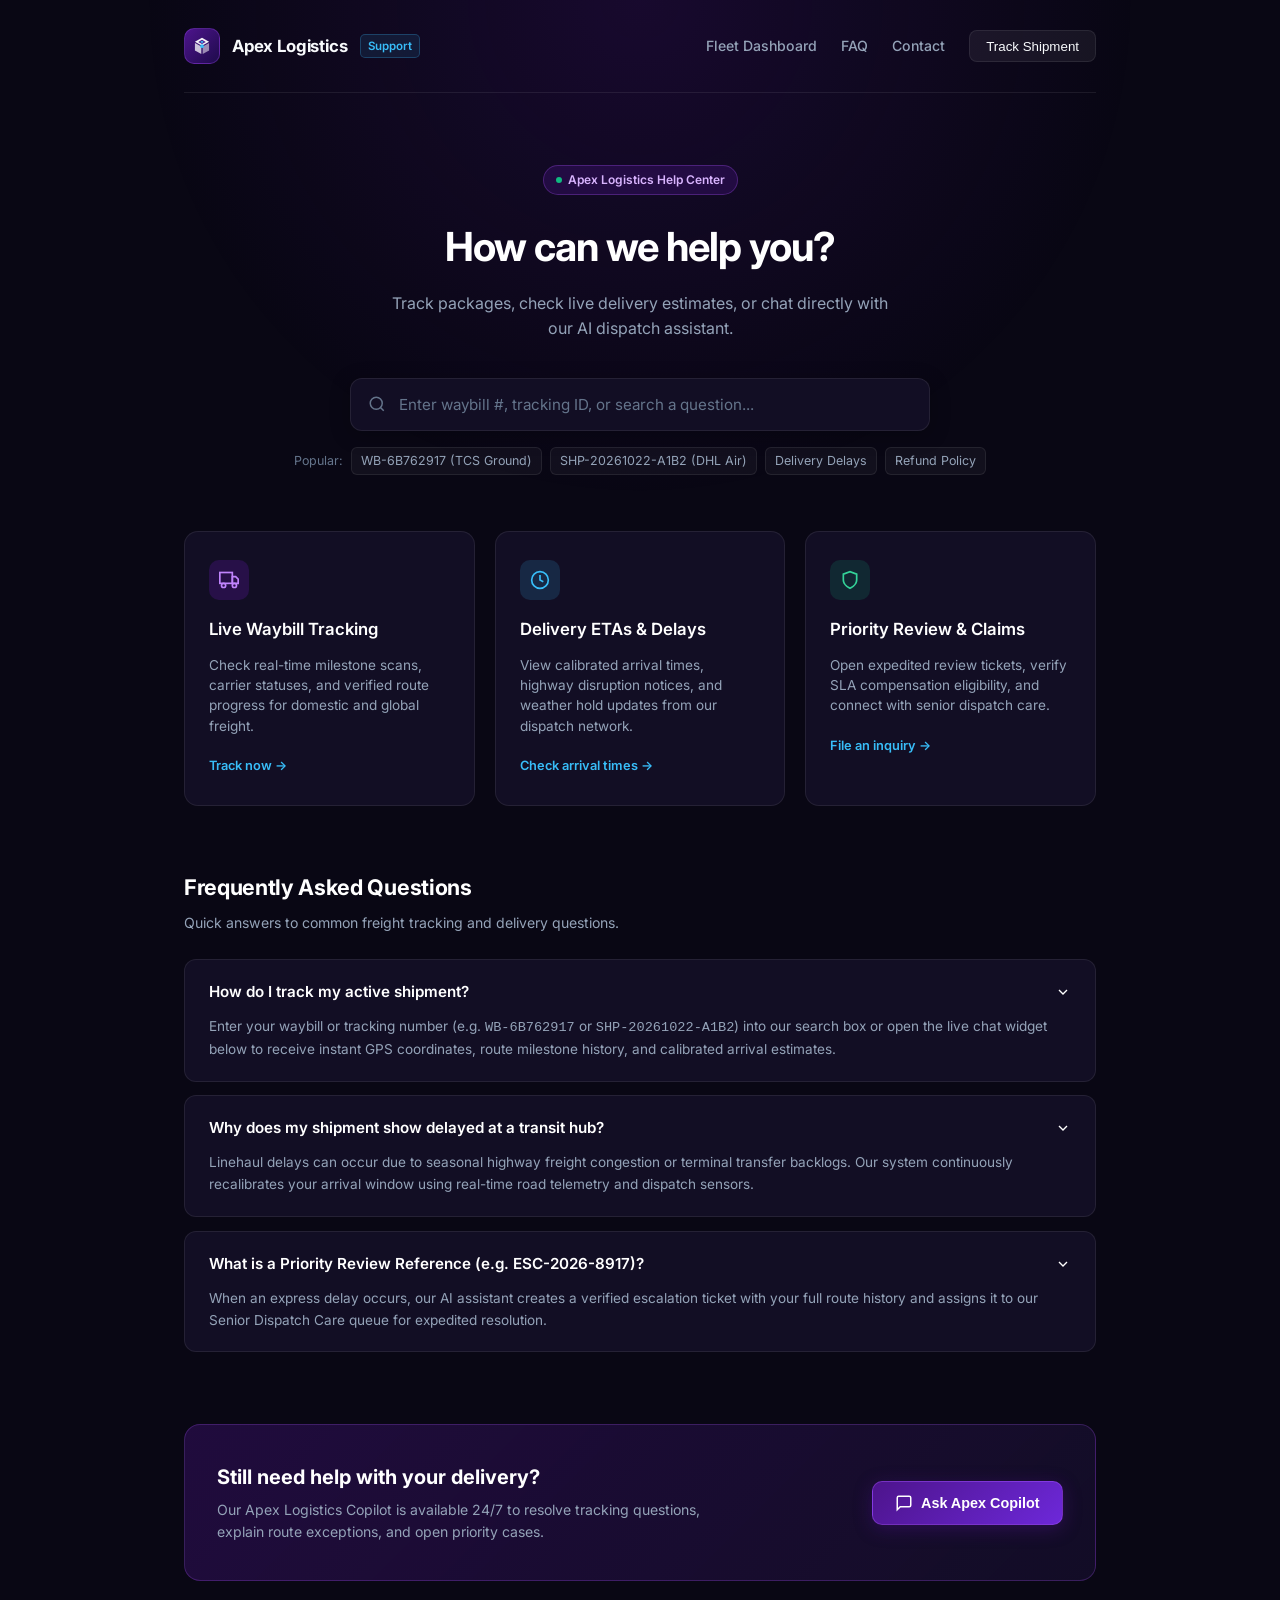
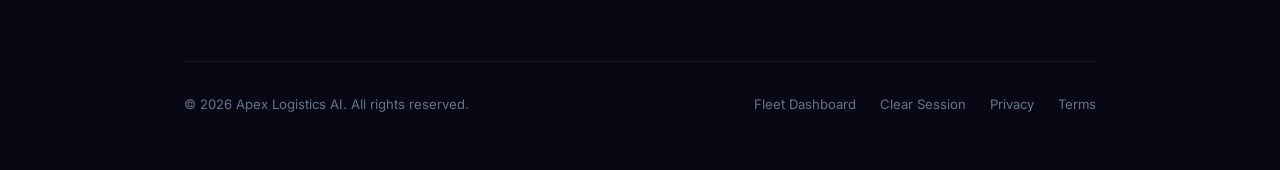
==== commit f2fd11d1: "feat(ui): redesign widget-test.html as a clean, minimal customer support and help center portal" ====
--- a/frontend/widget-test.html
+++ b/frontend/widget-test.html
@@ -4,35 +4,27 @@
 <head>
     <meta charset="UTF-8">
     <meta name="viewport" content="width=device-width, initial-scale=1.0">
-    <meta name="description" content="Apex Logistics AI — Autonomous Multi-Carrier Freight Tracking & Dispatch Intelligence Testbed">
-    <title>Autonomous Dispatch Testbed | Apex Logistics AI</title>
+    <meta name="description" content="Apex Logistics Support — Help Center & Live Freight Assistance">
+    <title>Customer Support & Help Center | Apex Logistics</title>
     <link rel="icon" type="image/svg+xml" href="assets/favicon.svg?v=2">
 
     <link rel="preconnect" href="https://fonts.googleapis.com">
     <link rel="preconnect" href="https://fonts.gstatic.com" crossorigin>
-    <link href="https://fonts.googleapis.com/css2?family=Inter:wght@300;400;500;600;700;800;900&family=JetBrains+Mono:wght@400;500;600&display=swap"
-        rel="stylesheet">
+    <link href="https://fonts.googleapis.com/css2?family=Inter:wght@400;500;600;700&display=swap" rel="stylesheet">
 
     <style>
         :root {
-            --bg-base: #080512;
-            --bg-surface: rgba(18, 14, 38, 0.75);
-            --bg-card: rgba(26, 20, 52, 0.65);
-            --bg-card-hover: rgba(36, 28, 70, 0.8);
-            --border-glass: rgba(147, 51, 234, 0.18);
-            --border-glass-bright: rgba(168, 85, 247, 0.35);
-            --primary-purple: #4d148c;
-            --primary-purple-light: #7c3aed;
-            --primary-purple-glow: rgba(124, 58, 237, 0.35);
-            --teal-bright: #38bdf8;
-            --teal-glow: rgba(56, 189, 248, 0.25);
-            --emerald-green: #10b981;
-            --amber-warn: #f59e0b;
-            --coral-alert: #ef4444;
-            --text-main: #f8fafc;
+            --bg: #090714;
+            --surface: #120e24;
+            --surface-hover: #191433;
+            --border: rgba(255, 255, 255, 0.08);
+            --border-focus: rgba(168, 85, 247, 0.4);
+            --primary: #4d148c;
+            --primary-light: #7c3aed;
+            --accent: #38bdf8;
+            --text: #f8fafc;
             --text-muted: #94a3b8;
             --text-dim: #64748b;
-            --font-mono: 'JetBrains Mono', monospace;
         }
 
         * {
@@ -43,1480 +35,575 @@
 
         body {
             font-family: 'Inter', -apple-system, BlinkMacSystemFont, sans-serif;
-            background-color: var(--bg-base);
-            background-image: 
-                radial-gradient(circle at 15% 15%, rgba(77, 20, 140, 0.28) 0%, transparent 45%),
-                radial-gradient(circle at 85% 20%, rgba(56, 189, 248, 0.15) 0%, transparent 40%),
-                radial-gradient(circle at 50% 85%, rgba(124, 58, 237, 0.18) 0%, transparent 50%),
-                linear-gradient(rgba(255, 255, 255, 0.015) 1px, transparent 1px),
-                linear-gradient(90deg, rgba(255, 255, 255, 0.015) 1px, transparent 1px);
-            background-size: 100% 100%, 100% 100%, 100% 100%, 48px 48px, 48px 48px;
-            color: var(--text-main);
+            background-color: var(--bg);
+            color: var(--text);
             min-height: 100vh;
-            overflow-x: hidden;
-            line-height: 1.5;
-        }
-
-        /* Ambient Radar Glow Orbs */
-        .ambient-glow {
+            line-height: 1.6;
+            -webkit-font-smoothing: antialiased;
+        }
+
+        /* Ambient subtle backdrop */
+        .ambient-radial {
             position: fixed;
-            border-radius: 50%;
-            filter: blur(120px);
+            top: 0;
+            left: 50%;
+            transform: translateX(-50%);
+            width: 1000px;
+            height: 500px;
+            background: radial-gradient(ellipse at top, rgba(77, 20, 140, 0.22) 0%, transparent 70%);
             pointer-events: none;
             z-index: 0;
-            opacity: 0.35;
-        }
-        .glow-1 {
-            width: 500px;
-            height: 500px;
-            background: #4d148c;
-            top: -150px;
-            left: -100px;
-        }
-        .glow-2 {
-            width: 450px;
-            height: 450px;
-            background: #0284c7;
-            bottom: -100px;
-            right: -100px;
-        }
-
-        /* Container */
-        .portal-container {
+        }
+
+        .container {
+            max-width: 960px;
+            margin: 0 auto;
+            padding: 0 1.5rem;
             position: relative;
             z-index: 1;
-            max-width: 1440px;
-            margin: 0 auto;
-            padding: 0 2rem 5rem;
-        }
-
-        /* ══════════════════════════════════════════════
-           TOP NAVIGATION BAR
-           ══════════════════════════════════════════════ */
-        .top-navbar {
+        }
+
+        /* ── Header ── */
+        header {
             display: flex;
             align-items: center;
             justify-content: space-between;
-            padding: 1.25rem 0;
-            border-bottom: 1px solid var(--border-glass);
-            margin-bottom: 2.5rem;
-            flex-wrap: wrap;
-            gap: 1.25rem;
-        }
-
-        .brand-block {
-            display: flex;
-            align-items: center;
-            gap: 14px;
+            padding: 1.75rem 0;
+            border-bottom: 1px solid var(--border);
+        }
+
+        .brand {
+            display: flex;
+            align-items: center;
+            gap: 12px;
             text-decoration: none;
-        }
-
-        .brand-logo-icon {
-            width: 44px;
-            height: 44px;
+            color: var(--text);
+        }
+
+        .brand-icon {
+            width: 36px;
+            height: 36px;
             background: linear-gradient(135deg, #4d148c, #1e0b4b);
-            border: 1px solid var(--border-glass-bright);
-            border-radius: 12px;
+            border: 1px solid rgba(168, 85, 247, 0.3);
+            border-radius: 10px;
             display: flex;
             align-items: center;
             justify-content: center;
-            box-shadow: 0 4px 20px var(--primary-purple-glow);
-            transition: transform 0.25s ease;
-        }
-        .brand-block:hover .brand-logo-icon {
-            transform: scale(1.06);
-        }
-
-        .brand-logo-icon svg {
-            width: 24px;
-            height: 24px;
-        }
-
-        .brand-titles {
-            display: flex;
-            flex-direction: column;
-        }
-
-        .brand-title-main {
-            font-size: 1.2rem;
-            font-weight: 800;
-            letter-spacing: -0.02em;
-            background: linear-gradient(135deg, #ffffff 40%, #c084fc 100%);
-            -webkit-background-clip: text;
-            -webkit-text-fill-color: transparent;
-            display: flex;
-            align-items: center;
-            gap: 8px;
-        }
-
-        .brand-badge {
-            font-size: 0.68rem;
+        }
+
+        .brand-icon svg {
+            width: 20px;
+            height: 20px;
+        }
+
+        .brand-name {
+            font-size: 1.05rem;
             font-weight: 700;
-            text-transform: uppercase;
-            letter-spacing: 0.06em;
+            letter-spacing: -0.01em;
+        }
+
+        .brand-tag {
+            font-size: 0.72rem;
+            color: var(--accent);
+            background: rgba(56, 189, 248, 0.1);
+            border: 1px solid rgba(56, 189, 248, 0.25);
             padding: 2px 7px;
-            background: rgba(56, 189, 248, 0.14);
-            border: 1px solid rgba(56, 189, 248, 0.4);
-            border-radius: 6px;
-            color: #38bdf8;
-            -webkit-text-fill-color: #38bdf8;
-        }
-
-        .brand-subtitle {
-            font-size: 0.78rem;
-            color: var(--text-muted);
-            letter-spacing: 0.01em;
-        }
-
-        /* Top Nav Telemetry Stream */
-        .nav-telemetry-feed {
+            border-radius: 5px;
+            font-weight: 600;
+        }
+
+        nav {
             display: flex;
             align-items: center;
             gap: 1.5rem;
-            background: rgba(20, 14, 44, 0.6);
-            border: 1px solid var(--border-glass);
-            padding: 0.45rem 1.15rem;
-            border-radius: 100px;
-            font-size: 0.78rem;
-            color: var(--text-muted);
-        }
-
-        .telem-pill {
-            display: flex;
+        }
+
+        nav a {
+            color: var(--text-muted);
+            text-decoration: none;
+            font-size: 0.88rem;
+            font-weight: 500;
+            transition: color 0.15s ease;
+        }
+
+        nav a:hover {
+            color: var(--text);
+        }
+
+        .nav-btn {
+            background: rgba(255, 255, 255, 0.06);
+            border: 1px solid var(--border);
+            padding: 0.45rem 1rem;
+            border-radius: 8px;
+            color: var(--text);
+            cursor: pointer;
+            transition: all 0.15s ease;
+        }
+
+        .nav-btn:hover {
+            background: rgba(255, 255, 255, 0.1);
+            border-color: rgba(255, 255, 255, 0.2);
+        }
+
+        /* ── Hero / Search ── */
+        .hero {
+            text-align: center;
+            padding: 4.5rem 0 3.5rem;
+        }
+
+        .hero-pill {
+            display: inline-flex;
             align-items: center;
             gap: 6px;
-        }
-
-        .telem-dot {
-            width: 7px;
-            height: 7px;
-            border-radius: 50%;
-            background: var(--emerald-green);
-            box-shadow: 0 0 8px var(--emerald-green);
-            animation: pulseDot 2s infinite ease-in-out;
-        }
-        .telem-dot--amber { background: var(--amber-warn); box-shadow: 0 0 8px var(--amber-warn); }
-        .telem-dot--blue { background: var(--teal-bright); box-shadow: 0 0 8px var(--teal-bright); }
-
-        @keyframes pulseDot {
-            0%, 100% { opacity: 1; transform: scale(1); }
-            50% { opacity: 0.4; transform: scale(0.85); }
-        }
-
-        .nav-actions {
-            display: flex;
-            align-items: center;
-            gap: 0.85rem;
-        }
-
-        .btn-nav-action {
-            display: inline-flex;
-            align-items: center;
-            gap: 7px;
-            padding: 0.55rem 1.15rem;
-            border-radius: 9px;
-            font-size: 0.82rem;
+            padding: 4px 12px;
+            background: rgba(77, 20, 140, 0.3);
+            border: 1px solid rgba(168, 85, 247, 0.3);
+            border-radius: 20px;
+            font-size: 0.75rem;
             font-weight: 600;
-            text-decoration: none;
-            transition: all 0.2s ease;
-            cursor: pointer;
-        }
-
-        .btn-nav-primary {
-            background: linear-gradient(135deg, var(--primary-purple) 0%, #350d63 100%);
-            border: 1px solid var(--border-glass-bright);
-            color: #ffffff;
-            box-shadow: 0 4px 16px var(--primary-purple-glow);
-        }
-        .btn-nav-primary:hover {
-            background: linear-gradient(135deg, #5c18a8 0%, #43117d 100%);
-            transform: translateY(-1px);
-            box-shadow: 0 6px 20px var(--primary-purple-glow);
-        }
-
-        .btn-nav-ghost {
-            background: rgba(255, 255, 255, 0.04);
-            border: 1px solid rgba(255, 255, 255, 0.1);
-            color: var(--text-muted);
-        }
-        .btn-nav-ghost:hover {
-            background: rgba(255, 255, 255, 0.08);
-            color: #ffffff;
-            border-color: rgba(255, 255, 255, 0.2);
-        }
-
-        /* ══════════════════════════════════════════════
-           HERO SECTION
-           ══════════════════════════════════════════════ */
-        .hero-banner {
-            display: grid;
-            grid-template-columns: 1.25fr 0.95fr;
-            gap: 2.5rem;
-            align-items: center;
-            padding: 2.25rem 2.5rem;
-            background: linear-gradient(135deg, rgba(32, 22, 68, 0.7) 0%, rgba(15, 11, 33, 0.85) 100%);
-            border: 1px solid var(--border-glass-bright);
-            border-radius: 20px;
-            box-shadow: 0 20px 50px rgba(0, 0, 0, 0.45), inset 0 1px 0 rgba(255, 255, 255, 0.08);
-            margin-bottom: 2.5rem;
-            backdrop-filter: blur(20px);
-            -webkit-backdrop-filter: blur(20px);
-            position: relative;
-            overflow: hidden;
-        }
-
-        .hero-banner::after {
-            content: '';
-            position: absolute;
-            top: 0;
-            right: 0;
-            width: 400px;
-            height: 100%;
-            background: radial-gradient(circle at 80% 30%, rgba(56, 189, 248, 0.08), transparent 70%);
-            pointer-events: none;
-        }
-
-        .hero-tag {
-            display: inline-flex;
-            align-items: center;
-            gap: 8px;
-            padding: 5px 12px;
-            background: rgba(77, 20, 140, 0.4);
-            border: 1px solid rgba(168, 85, 247, 0.45);
-            border-radius: 100px;
-            font-size: 0.72rem;
-            font-weight: 700;
-            text-transform: uppercase;
-            letter-spacing: 0.08em;
-            color: #e9d5ff;
-            margin-bottom: 1.15rem;
-        }
-
-        .hero-tag-dot {
+            color: #d8b4fe;
+            margin-bottom: 1.25rem;
+        }
+
+        .hero-pill-dot {
             width: 6px;
             height: 6px;
             border-radius: 50%;
-            background: #38bdf8;
-            box-shadow: 0 0 8px #38bdf8;
-        }
-
-        .hero-title {
+            background: #10b981;
+        }
+
+        .hero h1 {
             font-size: 2.5rem;
-            font-weight: 900;
-            line-height: 1.15;
-            letter-spacing: -0.03em;
+            font-weight: 700;
+            letter-spacing: -0.025em;
+            margin-bottom: 0.75rem;
             color: #ffffff;
-            margin-bottom: 1rem;
-        }
-
-        .hero-title span {
-            background: linear-gradient(135deg, #38bdf8 0%, #c084fc 50%, #f472b6 100%);
-            -webkit-background-clip: text;
-            -webkit-text-fill-color: transparent;
-        }
-
-        .hero-desc {
+        }
+
+        .hero p {
+            color: var(--text-muted);
+            font-size: 1rem;
+            max-width: 520px;
+            margin: 0 auto 2.25rem;
+        }
+
+        /* Search input bar */
+        .search-box {
+            max-width: 580px;
+            margin: 0 auto;
+            position: relative;
+        }
+
+        .search-box input {
+            width: 100%;
+            padding: 1rem 1.25rem 1rem 3rem;
+            background: var(--surface);
+            border: 1px solid var(--border);
+            border-radius: 12px;
+            color: var(--text);
             font-size: 0.95rem;
-            color: var(--text-muted);
-            line-height: 1.65;
-            max-width: 620px;
-            margin-bottom: 1.75rem;
-        }
-
-        .hero-status-pills {
-            display: flex;
-            gap: 0.75rem;
+            font-family: inherit;
+            outline: none;
+            transition: all 0.2s ease;
+            box-shadow: 0 4px 20px rgba(0, 0, 0, 0.25);
+        }
+
+        .search-box input:focus {
+            border-color: var(--border-focus);
+            background: #15112c;
+            box-shadow: 0 0 0 3px rgba(124, 58, 237, 0.2), 0 8px 24px rgba(0, 0, 0, 0.35);
+        }
+
+        .search-box input::placeholder {
+            color: var(--text-dim);
+        }
+
+        .search-icon {
+            position: absolute;
+            left: 1.15rem;
+            top: 50%;
+            transform: translateY(-50%);
+            color: var(--text-dim);
+            pointer-events: none;
+        }
+
+        .search-suggestions {
+            display: flex;
+            align-items: center;
+            justify-content: center;
+            gap: 8px;
             flex-wrap: wrap;
-        }
-
-        .hero-status-pill {
-            display: inline-flex;
-            align-items: center;
-            gap: 7px;
-            padding: 6px 13px;
+            margin-top: 1rem;
+            font-size: 0.78rem;
+            color: var(--text-dim);
+        }
+
+        .suggestion-pill {
             background: rgba(255, 255, 255, 0.04);
-            border: 1px solid var(--border-glass);
-            border-radius: 8px;
-            font-size: 0.78rem;
-            font-weight: 500;
-            color: #cbd5e1;
-        }
-
-        /* Hero Right: Live Telemetry Dispatch Terminal */
-        .hero-terminal {
-            background: #090616;
-            border: 1px solid rgba(147, 51, 234, 0.3);
+            border: 1px solid var(--border);
+            padding: 3px 9px;
+            border-radius: 6px;
+            color: var(--text-muted);
+            cursor: pointer;
+            transition: all 0.15s ease;
+        }
+
+        .suggestion-pill:hover {
+            color: var(--accent);
+            border-color: rgba(56, 189, 248, 0.3);
+            background: rgba(56, 189, 248, 0.08);
+        }
+
+        /* ── Categories Grid ── */
+        .categories {
+            display: grid;
+            grid-template-columns: repeat(3, 1fr);
+            gap: 1.25rem;
+            margin-bottom: 4rem;
+        }
+
+        .card {
+            background: var(--surface);
+            border: 1px solid var(--border);
             border-radius: 14px;
-            overflow: hidden;
-            box-shadow: 0 16px 40px rgba(0, 0, 0, 0.6);
-        }
-
-        .terminal-header {
-            display: flex;
-            align-items: center;
-            justify-content: space-between;
-            padding: 9px 14px;
-            background: rgba(255, 255, 255, 0.03);
-            border-bottom: 1px solid rgba(255, 255, 255, 0.06);
-            font-size: 0.72rem;
-            font-family: var(--font-mono);
-            color: var(--text-dim);
-        }
-
-        .terminal-dots {
-            display: flex;
-            gap: 6px;
-        }
-        .terminal-dots span {
-            width: 10px;
-            height: 10px;
-            border-radius: 50%;
-        }
-        .terminal-dots span:nth-child(1) { background: #ef4444; }
-        .terminal-dots span:nth-child(2) { background: #f59e0b; }
-        .terminal-dots span:nth-child(3) { background: #10b981; }
-
-        .terminal-body {
-            padding: 1.15rem;
-            font-family: var(--font-mono);
-            font-size: 0.76rem;
-            color: #cbd5e1;
+            padding: 1.75rem 1.5rem;
+            transition: all 0.2s ease;
+            cursor: pointer;
             display: flex;
             flex-direction: column;
             gap: 0.75rem;
         }
 
-        .terminal-line {
-            display: flex;
-            align-items: baseline;
+        .card:hover {
+            background: var(--surface-hover);
+            border-color: var(--border-focus);
+            transform: translateY(-2px);
+            box-shadow: 0 10px 25px rgba(0, 0, 0, 0.3);
+        }
+
+        .card-icon {
+            width: 40px;
+            height: 40px;
+            border-radius: 10px;
+            display: flex;
+            align-items: center;
+            justify-content: center;
+            margin-bottom: 0.25rem;
+        }
+
+        .card-icon--purple { background: rgba(77, 20, 140, 0.35); color: #c084fc; }
+        .card-icon--blue { background: rgba(56, 189, 248, 0.15); color: #38bdf8; }
+        .card-icon--green { background: rgba(16, 185, 129, 0.15); color: #34d399; }
+
+        .card h3 {
+            font-size: 1.05rem;
+            font-weight: 600;
+            color: #ffffff;
+        }
+
+        .card p {
+            font-size: 0.85rem;
+            color: var(--text-muted);
+            line-height: 1.5;
+        }
+
+        .card-link {
+            display: inline-flex;
+            align-items: center;
+            gap: 4px;
+            font-size: 0.8rem;
+            font-weight: 600;
+            color: var(--accent);
+            margin-top: 0.5rem;
+        }
+
+        /* ── FAQ Section ── */
+        .faq-section {
+            margin-bottom: 4.5rem;
+        }
+
+        .section-heading {
+            font-size: 1.35rem;
+            font-weight: 700;
+            letter-spacing: -0.015em;
+            margin-bottom: 0.5rem;
+            color: #ffffff;
+        }
+
+        .section-sub {
+            color: var(--text-muted);
+            font-size: 0.88rem;
+            margin-bottom: 1.5rem;
+        }
+
+        .faq-list {
+            display: flex;
+            flex-direction: column;
+            gap: 0.85rem;
+        }
+
+        .faq-item {
+            background: var(--surface);
+            border: 1px solid var(--border);
+            border-radius: 12px;
+            padding: 1.25rem 1.5rem;
+            cursor: pointer;
+            transition: all 0.2s ease;
+        }
+
+        .faq-item:hover {
+            border-color: rgba(255, 255, 255, 0.15);
+            background: var(--surface-hover);
+        }
+
+        .faq-question {
+            font-size: 0.95rem;
+            font-weight: 600;
+            color: #ffffff;
+            display: flex;
+            align-items: center;
+            justify-content: space-between;
+        }
+
+        .faq-answer {
+            margin-top: 0.75rem;
+            font-size: 0.85rem;
+            color: var(--text-muted);
+            line-height: 1.6;
+        }
+
+        /* ── Help CTA Box ── */
+        .help-cta {
+            background: linear-gradient(135deg, rgba(77, 20, 140, 0.35) 0%, rgba(25, 17, 50, 0.6) 100%);
+            border: 1px solid rgba(168, 85, 247, 0.25);
+            border-radius: 16px;
+            padding: 2.25rem 2rem;
+            display: flex;
+            align-items: center;
+            justify-content: space-between;
+            gap: 2rem;
+            flex-wrap: wrap;
+            margin-bottom: 5rem;
+        }
+
+        .help-cta-text h3 {
+            font-size: 1.25rem;
+            font-weight: 700;
+            margin-bottom: 0.35rem;
+            color: #ffffff;
+        }
+
+        .help-cta-text p {
+            font-size: 0.88rem;
+            color: var(--text-muted);
+            max-width: 500px;
+        }
+
+        .btn-chat {
+            display: inline-flex;
+            align-items: center;
             gap: 8px;
-            line-height: 1.4;
-        }
-
-        .t-dim { color: var(--text-dim); }
-        .t-green { color: #34d399; font-weight: 600; }
-        .t-blue { color: #38bdf8; }
-        .t-amber { color: #fbbf24; }
-        .t-purple { color: #c084fc; font-weight: 600; }
-
-        .terminal-route-box {
-            background: rgba(77, 20, 140, 0.15);
-            border: 1px dashed rgba(168, 85, 247, 0.35);
-            padding: 10px 12px;
-            border-radius: 8px;
-            margin-top: 4px;
-        }
-
-        /* ══════════════════════════════════════════════
-           OPERATIONAL KPI MATRIX
-           ══════════════════════════════════════════════ */
-        .kpi-row {
-            display: grid;
-            grid-template-columns: repeat(4, 1fr);
-            gap: 1.25rem;
-            margin-bottom: 2.75rem;
-        }
-
-        .kpi-block {
-            background: var(--bg-surface);
-            border: 1px solid var(--border-glass);
-            border-radius: 14px;
-            padding: 1.25rem 1.35rem;
-            position: relative;
-            overflow: hidden;
-            backdrop-filter: blur(12px);
-            -webkit-backdrop-filter: blur(12px);
-            transition: all 0.25s ease;
-        }
-        .kpi-block:hover {
-            transform: translateY(-2px);
-            border-color: var(--border-glass-bright);
-            box-shadow: 0 10px 30px rgba(0, 0, 0, 0.35);
-        }
-
-        .kpi-block::before {
-            content: '';
-            position: absolute;
-            top: 0;
-            left: 0;
-            right: 0;
-            height: 3px;
-            background: linear-gradient(90deg, #4d148c, #38bdf8);
-        }
-        .kpi-block.kpi--emerald::before { background: linear-gradient(90deg, #10b981, #34d399); }
-        .kpi-block.kpi--cyan::before { background: linear-gradient(90deg, #0284c7, #38bdf8); }
-        .kpi-block.kpi--amber::before { background: linear-gradient(90deg, #d97706, #fbbf24); }
-
-        .kpi-header {
-            display: flex;
+            background: linear-gradient(135deg, #4d148c 0%, #6d28d9 100%);
+            border: 1px solid rgba(168, 85, 247, 0.4);
+            color: #ffffff;
+            padding: 0.75rem 1.4rem;
+            border-radius: 10px;
+            font-size: 0.9rem;
+            font-weight: 600;
+            cursor: pointer;
+            box-shadow: 0 4px 18px rgba(77, 20, 140, 0.4);
+            transition: all 0.2s ease;
+        }
+
+        .btn-chat:hover {
+            background: linear-gradient(135deg, #5c18a8 0%, #7c3aed 100%);
+            transform: translateY(-1px);
+            box-shadow: 0 6px 22px rgba(124, 58, 237, 0.5);
+        }
+
+        /* ── Footer ── */
+        footer {
+            border-top: 1px solid var(--border);
+            padding: 2rem 0 3.5rem;
+            display: flex;
+            align-items: center;
             justify-content: space-between;
-            align-items: center;
-            font-size: 0.74rem;
-            font-weight: 600;
-            text-transform: uppercase;
-            letter-spacing: 0.05em;
             color: var(--text-dim);
-            margin-bottom: 0.5rem;
-        }
-
-        .kpi-val {
-            font-size: 2.1rem;
-            font-weight: 800;
-            letter-spacing: -0.02em;
-            color: #ffffff;
-            line-height: 1.1;
-            margin-bottom: 0.35rem;
-        }
-
-        .kpi-sub {
-            font-size: 0.74rem;
-            color: var(--text-muted);
-            display: flex;
-            align-items: center;
-            gap: 6px;
-        }
-
-        .kpi-badge-pct {
-            font-size: 0.7rem;
-            font-weight: 700;
-            padding: 1px 6px;
-            border-radius: 4px;
-            background: rgba(16, 185, 129, 0.15);
-            color: #34d399;
-        }
-
-        /* ══════════════════════════════════════════════
-           TEST SCENARIOS BENCH (CORE SECTION)
-           ══════════════════════════════════════════════ */
-        .section-header-block {
-            display: flex;
-            justify-content: space-between;
-            align-items: flex-end;
-            margin-bottom: 1.35rem;
+            font-size: 0.82rem;
             flex-wrap: wrap;
             gap: 1rem;
         }
 
-        .section-title {
-            font-size: 1.45rem;
-            font-weight: 800;
-            letter-spacing: -0.02em;
-            color: #ffffff;
-            display: flex;
-            align-items: center;
-            gap: 10px;
-        }
-
-        .section-desc {
-            font-size: 0.84rem;
-            color: var(--text-muted);
-            margin-top: 2px;
-        }
-
-        .scenario-grid {
-            display: grid;
-            grid-template-columns: repeat(2, 1fr);
-            gap: 1.35rem;
-            margin-bottom: 2.75rem;
-        }
-
-        .scenario-card {
-            background: var(--bg-card);
-            border: 1px solid var(--border-glass);
-            border-radius: 16px;
-            padding: 1.5rem;
-            backdrop-filter: blur(14px);
-            -webkit-backdrop-filter: blur(14px);
-            transition: all 0.25s ease;
-            display: flex;
-            flex-direction: column;
-            justify-content: space-between;
-            position: relative;
-        }
-        .scenario-card:hover {
-            border-color: var(--border-glass-bright);
-            background: var(--bg-card-hover);
-            transform: translateY(-2px);
-            box-shadow: 0 12px 36px rgba(0, 0, 0, 0.4);
-        }
-
-        .sc-badge-strip {
-            display: flex;
-            justify-content: space-between;
-            align-items: center;
-            margin-bottom: 1rem;
-        }
-
-        .sc-carrier-tag {
-            display: inline-flex;
-            align-items: center;
-            gap: 7px;
-            padding: 4px 10px;
-            border-radius: 6px;
-            font-size: 0.72rem;
-            font-weight: 700;
-            text-transform: uppercase;
-            letter-spacing: 0.05em;
-        }
-        .sc-carrier--tcs { background: rgba(239, 68, 68, 0.16); color: #f87171; border: 1px solid rgba(239, 68, 68, 0.35); }
-        .sc-carrier--dhl { background: rgba(245, 158, 11, 0.16); color: #fbbf24; border: 1px solid rgba(245, 158, 11, 0.35); }
-        .sc-carrier--fedex { background: rgba(124, 58, 237, 0.2); color: #c084fc; border: 1px solid rgba(168, 85, 247, 0.35); }
-        .sc-carrier--cold { background: rgba(56, 189, 248, 0.16); color: #38bdf8; border: 1px solid rgba(56, 189, 248, 0.35); }
-
-        .sc-status-pill {
-            font-size: 0.7rem;
-            font-family: var(--font-mono);
-            padding: 3px 8px;
-            border-radius: 5px;
-            font-weight: 600;
-        }
-        .sc-status--delayed { background: rgba(239, 68, 68, 0.2); color: #fca5a5; }
-        .sc-status--transit { background: rgba(16, 185, 129, 0.2); color: #6ee7b7; }
-        .sc-status--ontime { background: rgba(56, 189, 248, 0.2); color: #93c5fd; }
-
-        .sc-waybill-id {
-            font-family: var(--font-mono);
-            font-size: 1.15rem;
-            font-weight: 700;
-            color: #ffffff;
-            margin-bottom: 0.35rem;
-            display: flex;
-            align-items: center;
-            gap: 8px;
-        }
-
-        .sc-route {
-            font-size: 0.82rem;
-            color: #cbd5e1;
-            margin-bottom: 0.75rem;
-            display: flex;
-            align-items: center;
-            gap: 6px;
-        }
-
-        .sc-route-arrow {
-            color: var(--teal-bright);
-            font-weight: 700;
-        }
-
-        .sc-telemetry-meta {
-            background: rgba(10, 7, 25, 0.6);
-            border: 1px solid rgba(255, 255, 255, 0.05);
-            border-radius: 10px;
-            padding: 10px 12px;
-            font-size: 0.76rem;
-            margin-bottom: 1rem;
-            display: flex;
-            flex-direction: column;
-            gap: 4px;
-        }
-
-        .sc-meta-row {
-            display: flex;
-            justify-content: space-between;
-            color: var(--text-muted);
-        }
-        .sc-meta-val {
-            font-weight: 600;
-            color: #f1f5f9;
-            font-family: var(--font-mono);
-        }
-
-        .sc-prompt-box {
-            background: rgba(77, 20, 140, 0.12);
-            border-left: 3px solid var(--primary-purple-light);
-            padding: 8px 12px;
-            border-radius: 0 8px 8px 0;
-            font-size: 0.78rem;
-            color: #e2e8f0;
-            font-style: italic;
-            margin-bottom: 1.15rem;
-        }
-
-        .sc-actions-row {
-            display: flex;
-            gap: 0.65rem;
-        }
-
-        .btn-test-action {
-            flex: 1;
-            display: inline-flex;
-            align-items: center;
-            justify-content: center;
-            gap: 6px;
-            padding: 0.65rem 1rem;
-            border-radius: 9px;
-            font-size: 0.78rem;
-            font-weight: 700;
-            cursor: pointer;
-            transition: all 0.2s ease;
-            text-align: center;
-            border: none;
-        }
-
-        .btn-test-primary {
-            background: linear-gradient(135deg, #4d148c 0%, #6d28d9 100%);
-            color: #ffffff;
-            border: 1px solid var(--border-glass-bright);
-            box-shadow: 0 4px 14px var(--primary-purple-glow);
-        }
-        .btn-test-primary:hover {
-            background: linear-gradient(135deg, #5c18a8 0%, #7c3aed 100%);
-            transform: translateY(-1px);
-            box-shadow: 0 6px 18px var(--primary-purple-glow);
-        }
-
-        .btn-test-secondary {
-            background: rgba(255, 255, 255, 0.05);
-            border: 1px solid rgba(255, 255, 255, 0.12);
-            color: #cbd5e1;
-        }
-        .btn-test-secondary:hover {
-            background: rgba(255, 255, 255, 0.1);
-            color: #ffffff;
-            border-color: rgba(255, 255, 255, 0.25);
-        }
-
-        /* ══════════════════════════════════════════════
-           LIVE ROUTE & SENSOR TELEMETRY VISUALIZER
-           ══════════════════════════════════════════════ */
-        .route-telemetry-panel {
-            background: linear-gradient(160deg, rgba(22, 17, 48, 0.7) 0%, rgba(13, 9, 30, 0.85) 100%);
-            border: 1px solid var(--border-glass-bright);
-            border-radius: 20px;
-            padding: 1.75rem 2rem;
-            box-shadow: 0 16px 40px rgba(0, 0, 0, 0.35);
-            margin-bottom: 2.75rem;
-            backdrop-filter: blur(16px);
-            -webkit-backdrop-filter: blur(16px);
-        }
-
-        .corridor-header {
-            display: flex;
-            justify-content: space-between;
-            align-items: center;
-            margin-bottom: 1.5rem;
-            flex-wrap: wrap;
-            gap: 1rem;
-        }
-
-        .corridor-title-group {
-            display: flex;
-            align-items: center;
-            gap: 10px;
-        }
-
-        .corridor-title {
-            font-size: 1.15rem;
-            font-weight: 700;
-            color: #ffffff;
-        }
-
-        .corridor-badge {
-            font-size: 0.72rem;
-            font-family: var(--font-mono);
-            padding: 2px 8px;
-            border-radius: 6px;
-            background: rgba(239, 68, 68, 0.18);
-            border: 1px solid rgba(239, 68, 68, 0.4);
-            color: #fca5a5;
-            font-weight: 600;
-        }
-
-        /* Corridor Visual Milestone Track */
-        .corridor-track-container {
-            margin: 1.25rem 0 2rem;
-            padding: 1rem 0;
-            position: relative;
-        }
-
-        .corridor-line-bg {
-            position: absolute;
-            top: 26px;
-            left: 5%;
-            right: 5%;
-            height: 4px;
-            background: rgba(255, 255, 255, 0.08);
-            border-radius: 2px;
-            z-index: 1;
-        }
-
-        .corridor-line-fill {
-            position: absolute;
-            top: 26px;
-            left: 5%;
-            width: 48%;
-            height: 4px;
-            background: linear-gradient(90deg, #10b981 0%, #f59e0b 100%);
-            border-radius: 2px;
-            z-index: 2;
-        }
-
-        .corridor-stops {
-            display: grid;
-            grid-template-columns: repeat(5, 1fr);
-            position: relative;
-            z-index: 3;
-            text-align: center;
-        }
-
-        .stop-item {
-            display: flex;
-            flex-direction: column;
-            align-items: center;
-            gap: 8px;
-        }
-
-        .stop-node {
-            width: 32px;
-            height: 32px;
-            border-radius: 50%;
-            background: #0d0822;
-            border: 2px solid rgba(255, 255, 255, 0.2);
-            display: flex;
-            align-items: center;
-            justify-content: center;
-            font-size: 0.74rem;
-            font-weight: 700;
-            color: #ffffff;
-            transition: all 0.25s ease;
-        }
-
-        .stop--completed .stop-node {
-            background: #10b981;
-            border-color: #34d399;
-            box-shadow: 0 0 12px rgba(16, 185, 129, 0.5);
-        }
-
-        .stop--active .stop-node {
-            background: #f59e0b;
-            border-color: #fbbf24;
-            box-shadow: 0 0 16px rgba(245, 158, 11, 0.6);
-            animation: pulseActiveStop 2s infinite ease-in-out;
-        }
-
-        @keyframes pulseActiveStop {
-            0%, 100% { transform: scale(1); }
-            50% { transform: scale(1.15); }
-        }
-
-        .stop-name {
-            font-size: 0.78rem;
-            font-weight: 600;
-            color: #f1f5f9;
-        }
-
-        .stop-detail {
-            font-size: 0.68rem;
-            color: var(--text-muted);
-            font-family: var(--font-mono);
-        }
-
-        /* Corridor Telemetry Grid */
-        .corridor-sensor-grid {
-            display: grid;
-            grid-template-columns: repeat(4, 1fr);
-            gap: 1rem;
-            background: rgba(10, 7, 26, 0.5);
-            border: 1px solid rgba(255, 255, 255, 0.05);
-            border-radius: 12px;
-            padding: 1.15rem 1.25rem;
-        }
-
-        .sensor-item {
-            display: flex;
-            flex-direction: column;
-            gap: 3px;
-        }
-
-        .sensor-label {
-            font-size: 0.7rem;
-            text-transform: uppercase;
-            letter-spacing: 0.05em;
+        .footer-links {
+            display: flex;
+            gap: 1.5rem;
+        }
+
+        .footer-links a {
             color: var(--text-dim);
-        }
-
-        .sensor-value {
-            font-size: 0.95rem;
-            font-weight: 700;
-            font-family: var(--font-mono);
-            color: #f8fafc;
-        }
-
-        /* ══════════════════════════════════════════════
-           QUICK DISPATCH PROMPT SIMULATOR RIBBON
-           ══════════════════════════════════════════════ */
-        .prompt-ribbon-block {
-            margin-bottom: 3.5rem;
-        }
-
-        .ribbon-pills {
-            display: flex;
-            flex-wrap: wrap;
-            gap: 0.75rem;
-            margin-top: 1rem;
-        }
-
-        .prompt-pill {
-            display: inline-flex;
-            align-items: center;
-            gap: 8px;
-            padding: 0.65rem 1.15rem;
-            background: rgba(28, 20, 58, 0.6);
-            border: 1px solid var(--border-glass);
-            border-radius: 10px;
-            font-size: 0.8rem;
-            font-weight: 500;
-            color: #e2e8f0;
-            cursor: pointer;
-            transition: all 0.2s ease;
-        }
-        .prompt-pill:hover {
-            background: rgba(77, 20, 140, 0.35);
-            border-color: var(--primary-purple-light);
-            color: #ffffff;
-            transform: translateY(-2px);
-            box-shadow: 0 6px 18px rgba(77, 20, 140, 0.3);
-        }
-
-        .prompt-pill-tag {
-            font-size: 0.65rem;
-            font-weight: 700;
-            padding: 2px 6px;
-            border-radius: 4px;
-            background: rgba(255, 255, 255, 0.08);
-            color: var(--teal-bright);
-        }
-
-        /* ══════════════════════════════════════════════
-           FOOTER
-           ══════════════════════════════════════════════ */
-        .portal-footer {
-            border-top: 1px solid var(--border-glass);
-            padding: 2rem 0;
-            display: flex;
-            justify-content: space-between;
-            align-items: center;
-            flex-wrap: wrap;
-            gap: 1rem;
-            color: var(--text-dim);
-            font-size: 0.8rem;
-        }
-
-        .footer-left {
-            display: flex;
-            align-items: center;
-            gap: 12px;
-        }
-
-        .footer-links {
-            display: flex;
-            gap: 1.25rem;
-        }
-        .footer-links a {
-            color: var(--text-muted);
             text-decoration: none;
-            transition: color 0.2s ease;
-        }
+            transition: color 0.15s ease;
+        }
+
         .footer-links a:hover {
-            color: var(--teal-bright);
-        }
-
-        /* Floating Dispatch Instruction Toast */
-        .dispatch-helper-toast {
-            position: fixed;
-            bottom: 105px;
-            right: 28px;
-            background: linear-gradient(135deg, rgba(32, 22, 68, 0.95), rgba(16, 11, 35, 0.98));
-            border: 1px solid var(--border-glass-bright);
-            border-radius: 12px;
-            padding: 10px 16px;
-            font-size: 0.78rem;
-            color: #e2e8f0;
-            box-shadow: 0 12px 32px rgba(0, 0, 0, 0.5);
-            display: flex;
-            align-items: center;
-            gap: 10px;
-            z-index: 2147483640;
-            animation: toastFloat 4s infinite ease-in-out;
-            pointer-events: none;
-            max-width: 320px;
-        }
-
-        @keyframes toastFloat {
-            0%, 100% { transform: translateY(0); }
-            50% { transform: translateY(-4px); }
-        }
-
-        .toast-icon {
-            font-size: 1.1rem;
-        }
-
-        /* Responsive */
-        @media (max-width: 1024px) {
-            .hero-banner { grid-template-columns: 1fr; }
-            .kpi-row { grid-template-columns: repeat(2, 1fr); }
-            .scenario-grid { grid-template-columns: 1fr; }
-            .corridor-sensor-grid { grid-template-columns: repeat(2, 1fr); }
-        }
-
-        @media (max-width: 640px) {
-            .kpi-row { grid-template-columns: 1fr; }
-            .top-navbar { flex-direction: column; align-items: flex-start; }
-            .corridor-stops { font-size: 0.65rem; }
-            .stop-node { width: 26px; height: 26px; font-size: 0.65rem; }
-            .corridor-sensor-grid { grid-template-columns: 1fr; }
-            .dispatch-helper-toast { display: none; }
+            color: var(--text-muted);
+        }
+
+        @media (max-width: 768px) {
+            .hero h1 { font-size: 2rem; }
+            .categories { grid-template-columns: 1fr; }
+            .help-cta { flex-direction: column; align-items: flex-start; }
+            nav { display: none; }
         }
     </style>
 </head>
 
 <body>
-    <!-- Ambient Background Glows -->
-    <div class="ambient-glow glow-1"></div>
-    <div class="ambient-glow glow-2"></div>
-
-    <div class="portal-container">
-
-        <!-- ════ TOP NAVIGATION BAR ════ -->
-        <header class="top-navbar">
-            <a href="/" class="brand-block">
-                <div class="brand-logo-icon">
+    <div class="ambient-radial"></div>
+
+    <div class="container">
+        <!-- ── Clean Minimal Header ── -->
+        <header>
+            <a href="/" class="brand">
+                <div class="brand-icon">
                     <svg viewBox="0 0 24 24" fill="none" xmlns="http://www.w3.org/2000/svg">
                         <path d="M12 2.2L20.5 7L12 11.8L3.5 7L12 2.2Z" fill="#ffffff" fill-opacity="0.95"/>
                         <path d="M12 4.5L16.5 7.1L12 9.7L7.5 7.1L12 4.5Z" fill="#4d148c"/>
                         <path d="M12 5.8L14.2 7.1L12 8.4L9.8 7.1L12 5.8Z" fill="#38bdf8"/>
                         <path d="M3.5 8.4L11.2 12.6V21.5L3.5 17.3V8.4Z" fill="#ffffff" fill-opacity="0.75"/>
-                        <line x1="6" y1="12" x2="8.5" y2="18" stroke="#4d148c" stroke-width="1.1" stroke-dasharray="1.5 1.5"/>
                         <path d="M12.8 12.6L20.5 8.4V17.3L12.8 21.5V12.6Z" fill="#ffffff" fill-opacity="0.52"/>
-                        <line x1="18" y1="12" x2="15.5" y2="18" stroke="#38bdf8" stroke-width="1.1" stroke-dasharray="1.5 1.5"/>
                         <circle cx="12" cy="12.2" r="2.2" fill="#38bdf8"/>
-                        <circle cx="12" cy="12.2" r="1.1" fill="#ffffff"/>
-                        <circle cx="3.5" cy="17.3" r="1.2" fill="#10b981"/>
-                        <circle cx="20.5" cy="17.3" r="1.2" fill="#38bdf8"/>
-                        <circle cx="12" cy="2.2" r="1.2" fill="#f59e0b"/>
                     </svg>
                 </div>
-                <div class="brand-titles">
-                    <div class="brand-title-main">
-                        Apex Logistics AI
-                        <span class="brand-badge">Copilot v6.2</span>
+                <span class="brand-name">Apex Logistics</span>
+                <span class="brand-tag">Support</span>
+            </a>
+
+            <nav>
+                <a href="/pages/client-dashboard.html#logistics">Fleet Dashboard</a>
+                <a href="#faq">FAQ</a>
+                <a href="#contact">Contact</a>
+                <button class="nav-btn" onclick="openCopilotChat('Where is my shipment WB-6B762917?')">Track Shipment</button>
+            </nav>
+        </header>
+
+        <!-- ── Hero Search Section ── -->
+        <section class="hero">
+            <div class="hero-pill">
+                <span class="hero-pill-dot"></span>
+                Apex Logistics Help Center
+            </div>
+            <h1>How can we help you?</h1>
+            <p>Track packages, check live delivery estimates, or chat directly with our AI dispatch assistant.</p>
+
+            <div class="search-box">
+                <svg class="search-icon" width="18" height="18" viewBox="0 0 24 24" fill="none" stroke="currentColor" stroke-width="2"><circle cx="11" cy="11" r="8"/><line x1="21" y1="21" x2="16.65" y2="16.65"/></svg>
+                <input type="text" id="helpSearchInput" placeholder="Enter waybill #, tracking ID, or search a question..." onkeydown="handleSearchKey(event)">
+            </div>
+
+            <div class="search-suggestions">
+                <span>Popular:</span>
+                <span class="suggestion-pill" onclick="openCopilotChat('Where is my shipment WB-6B762917?')">WB-6B762917 (TCS Ground)</span>
+                <span class="suggestion-pill" onclick="openCopilotChat('Track waybill SHP-20261022-A1B2')">SHP-20261022-A1B2 (DHL Air)</span>
+                <span class="suggestion-pill" onclick="openCopilotChat('What should I do if my package is delayed?')">Delivery Delays</span>
+                <span class="suggestion-pill" onclick="openCopilotChat('How do I request a refund for a late shipment?')">Refund Policy</span>
+            </div>
+        </section>
+
+        <!-- ── Simple 3-Card Category Grid ── -->
+        <section class="categories">
+            <div class="card" onclick="openCopilotChat('Where is my shipment WB-6B762917?')">
+                <div class="card-icon card-icon--purple">
+                    <svg width="20" height="20" viewBox="0 0 24 24" fill="none" stroke="currentColor" stroke-width="2"><rect x="1" y="3" width="15" height="13"/><polygon points="16 8 20 8 23 11 23 16 16 16 16 8"/><circle cx="5.5" cy="18.5" r="2.5"/><circle cx="18.5" cy="18.5" r="2.5"/></svg>
+                </div>
+                <h3>Live Waybill Tracking</h3>
+                <p>Check real-time milestone scans, carrier statuses, and verified route progress for domestic and global freight.</p>
+                <span class="card-link">Track now &rarr;</span>
+            </div>
+
+            <div class="card" onclick="openCopilotChat('What is the current status of N-5 highway route delays?')">
+                <div class="card-icon card-icon--blue">
+                    <svg width="20" height="20" viewBox="0 0 24 24" fill="none" stroke="currentColor" stroke-width="2"><circle cx="12" cy="12" r="10"/><polyline points="12 6 12 12 16 14"/></svg>
+                </div>
+                <h3>Delivery ETAs & Delays</h3>
+                <p>View calibrated arrival times, highway disruption notices, and weather hold updates from our dispatch network.</p>
+                <span class="card-link">Check arrival times &rarr;</span>
+            </div>
+
+            <div class="card" onclick="openCopilotChat('I need help with a delayed express shipment claim')">
+                <div class="card-icon card-icon--green">
+                    <svg width="20" height="20" viewBox="0 0 24 24" fill="none" stroke="currentColor" stroke-width="2"><path d="M12 22s8-4 8-10V5l-8-3-8 3v7c0 6 8 10 8 10z"/></svg>
+                </div>
+                <h3>Priority Review & Claims</h3>
+                <p>Open expedited review tickets, verify SLA compensation eligibility, and connect with senior dispatch care.</p>
+                <span class="card-link">File an inquiry &rarr;</span>
+            </div>
+        </section>
+
+        <!-- ── FAQ Section ── -->
+        <section class="faq-section" id="faq">
+            <h2 class="section-heading">Frequently Asked Questions</h2>
+            <p class="section-sub">Quick answers to common freight tracking and delivery questions.</p>
+
+            <div class="faq-list">
+                <div class="faq-item" onclick="openCopilotChat('How do I track my active shipment with Apex Logistics?')">
+                    <div class="faq-question">
+                        <span>How do I track my active shipment?</span>
+                        <svg width="16" height="16" viewBox="0 0 24 24" fill="none" stroke="currentColor" stroke-width="2"><polyline points="6 9 12 15 18 9"/></svg>
                     </div>
-                    <div class="brand-subtitle">Autonomous Fleet Telemetry & Dispatch Sandbox</div>
-                </div>
-            </a>
-
-            <!-- Live Telemetry Stream -->
-            <div class="nav-telemetry-feed">
-                <div class="telem-pill">
-                    <span class="telem-dot"></span>
-                    <span>D-TAC Engine: <strong>Online</strong></span>
-                </div>
-                <div class="telem-pill">
-                    <span class="telem-dot telem-dot--blue"></span>
-                    <span>Multi-Carrier Feed: <strong>Active</strong></span>
-                </div>
-                <div class="telem-pill">
-                    <span class="telem-dot telem-dot--amber"></span>
-                    <span>Policy Gate G(a): <strong>Enforced</strong></span>
-                </div>
-            </div>
-
-            <!-- Navigation Links -->
-            <div class="nav-actions">
-                <a href="/pages/client-dashboard.html#logistics" class="btn-nav-action btn-nav-primary">
-                    <svg width="15" height="15" viewBox="0 0 24 24" fill="none" stroke="currentColor" stroke-width="2"><path d="M3 3h7v7H3z"/><path d="M14 3h7v7h-7z"/><path d="M14 14h7v7h-7z"/><path d="M3 14h7v7H3z"/></svg>
-                    Control Tower UI
-                </a>
-                <a href="/pages/client-dashboard.html#overview" class="btn-nav-action btn-nav-ghost">
-                    <svg width="15" height="15" viewBox="0 0 24 24" fill="none" stroke="currentColor" stroke-width="2"><circle cx="12" cy="12" r="10"/><path d="M12 6v6l4 2"/></svg>
-                    Fleet Overview
-                </a>
-            </div>
-        </header>
-
-        <!-- ════ HERO LOGISTICS DISPATCH COMMAND ════ -->
-        <section class="hero-banner">
-            <div>
-                <div class="hero-tag">
-                    <span class="hero-tag-dot"></span>
-                    Autonomous Multi-Carrier Dispatch Testbed
-                </div>
-                <h1 class="hero-title">
-                    Mission-Critical <span>Freight Intelligence</span> Sandbox
-                </h1>
-                <p class="hero-desc">
-                    Evaluate real-time waybill tracking, multi-carrier kinematic telemetry grounding, dynamic sentiment-modulated ETA reconciliation, and automated exception deflection in an authentic production logistics environment.
-                </p>
-                <div class="hero-status-pills">
-                    <div class="hero-status-pill">
-                        <svg width="14" height="14" viewBox="0 0 24 24" fill="none" stroke="#10b981" stroke-width="2"><path d="M22 11.08V12a10 10 0 1 1-5.93-9.14"/><polyline points="22 4 12 14.01 9 11.01"/></svg>
-                        TCS / DHL / FedEx Active Corridors
-                    </div>
-                    <div class="hero-status-pill">
-                        <svg width="14" height="14" viewBox="0 0 24 24" fill="none" stroke="#38bdf8" stroke-width="2"><circle cx="12" cy="12" r="10"/><polyline points="12 6 12 12 16 14"/></svg>
-                        Sub-second WISMO Deflection (0.76ms)
-                    </div>
-                    <div class="hero-status-pill">
-                        <svg width="14" height="14" viewBox="0 0 24 24" fill="none" stroke="#c084fc" stroke-width="2"><path d="M12 22s8-4 8-10V5l-8-3-8 3v7c0 6 8 10 8 10z"/></svg>
-                        Policy-Gated Escalations
+                    <div class="faq-answer">
+                        Enter your waybill or tracking number (e.g. <code>WB-6B762917</code> or <code>SHP-20261022-A1B2</code>) into our search box or open the live chat widget below to receive instant GPS coordinates, route milestone history, and calibrated arrival estimates.
                     </div>
                 </div>
-            </div>
-
-            <!-- Terminal Telemetry Monitor -->
-            <div class="hero-terminal">
-                <div class="terminal-header">
-                    <div class="terminal-dots"><span></span><span></span><span></span></div>
-                    <span>apex-copilot-telemetry.sys</span>
-                    <span id="liveClockUtc">--:--:-- UTC</span>
-                </div>
-                <div class="terminal-body">
-                    <div class="terminal-line">
-                        <span class="t-dim">[INIT]</span>
-                        <span>Multi-Carrier Telemetry WAL Node 01:</span>
-                        <span class="t-green">SYNCED</span>
+
+                <div class="faq-item" onclick="openCopilotChat('Why is my shipment delayed and how is the new ETA calculated?')">
+                    <div class="faq-question">
+                        <span>Why does my shipment show delayed at a transit hub?</span>
+                        <svg width="16" height="16" viewBox="0 0 24 24" fill="none" stroke="currentColor" stroke-width="2"><polyline points="6 9 12 15 18 9"/></svg>
                     </div>
-                    <div class="terminal-line">
-                        <span class="t-dim">[RADAR]</span>
-                        <span>Carrier Disruption Telemetry:</span>
-                        <span class="t-amber">N-5 SUKKUR STALL DETECTED</span>
-                    </div>
-                    <div class="terminal-line">
-                        <span class="t-dim">[MODEL]</span>
-                        <span>Emotion-RAG Affective Engine:</span>
-                        <span class="t-blue">s_t Modulated RAG Active</span>
-                    </div>
-                    <div class="terminal-line">
-                        <span class="t-dim">[GATE]</span>
-                        <span>Policy Safety Gate G(a):</span>
-                        <span class="t-purple">0 Unauthorized Commitments</span>
-                    </div>
-                    <div class="terminal-route-box">
-                        <div style="color:var(--teal-bright);font-weight:700;margin-bottom:2px;">▶ ACTIVE WAYBILL TELEMETRY: WB-6B762917</div>
-                        <div style="font-size:0.72rem;color:#cbd5e1;">Carrier: TCS Express Ground · Corridor: Lahore → Karachi</div>
-                        <div style="font-size:0.72rem;color:#fca5a5;">Disruption: Linehaul traffic at Sukkur DC (+28.5 hrs calibrated)</div>
+                    <div class="faq-answer">
+                        Linehaul delays can occur due to seasonal highway freight congestion or terminal transfer backlogs. Our system continuously recalibrates your arrival window using real-time road telemetry and dispatch sensors.
                     </div>
                 </div>
-            </div>
-        </section>
-
-        <!-- ════ KPI MATRIX ROW ════ -->
-        <section class="kpi-row">
-            <div class="kpi-block kpi--emerald">
-                <div class="kpi-header">
-                    <span>Autonomous Deflection</span>
-                    <svg width="16" height="16" viewBox="0 0 24 24" fill="none" stroke="#10b981" stroke-width="2"><path d="M22 11.08V12a10 10 0 1 1-5.93-9.14"/><polyline points="22 4 12 14.01 9 11.01"/></svg>
-                </div>
-                <div class="kpi-val">84.5%</div>
-                <div class="kpi-sub">
-                    <span class="kpi-badge-pct">+52.1%</span>
-                    <span>vs Traditional Static TMS</span>
-                </div>
-            </div>
-
-            <div class="kpi-block kpi--cyan">
-                <div class="kpi-header">
-                    <span>D-TAC Point ETA Accuracy</span>
-                    <svg width="16" height="16" viewBox="0 0 24 24" fill="none" stroke="#38bdf8" stroke-width="2"><circle cx="12" cy="12" r="10"/><path d="M12 6v6l4 2"/></svg>
-                </div>
-                <div class="kpi-val">99.4%</div>
-                <div class="kpi-sub">
-                    <span class="kpi-badge-pct">1.87h MAE</span>
-                    <span>Topography-Adaptive Circuity</span>
-                </div>
-            </div>
-
-            <div class="kpi-block">
-                <div class="kpi-header">
-                    <span>Retrieval Precision@5</span>
-                    <svg width="16" height="16" viewBox="0 0 24 24" fill="none" stroke="#c084fc" stroke-width="2"><polygon points="12 2 15.09 8.26 22 9.27 17 14.14 18.18 21.02 12 17.77 5.82 21.02 7 14.14 2 9.27 8.91 8.26 12 2"/></svg>
-                </div>
-                <div class="kpi-val">92.6%</div>
-                <div class="kpi-sub">
-                    <span class="kpi-badge-pct">0.894 MRR</span>
-                    <span>Affective Tone Alignment: 94.2%</span>
-                </div>
-            </div>
-
-            <div class="kpi-block kpi--amber">
-                <div class="kpi-header">
-                    <span>Turnaround Latency</span>
-                    <svg width="16" height="16" viewBox="0 0 24 24" fill="none" stroke="#f59e0b" stroke-width="2"><polygon points="13 2 3 14 12 14 11 22 21 10 12 10 13 2"/></svg>
-                </div>
-                <div class="kpi-val">152<span style="font-size:1.1rem;font-weight:600;">ms</span></div>
-                <div class="kpi-sub">
-                    <span class="kpi-badge-pct" style="background:rgba(245,158,11,0.18);color:#fbbf24;">0.76ms</span>
-                    <span>Direct Fast-Path SQLite WAL Read</span>
-                </div>
-            </div>
-        </section>
-
-        <!-- ════ DISPATCH TEST SCENARIOS (INTERACTIVE TEST BENCH) ════ -->
-        <section>
-            <div class="section-header-block">
-                <div>
-                    <h2 class="section-title">
-                        <svg width="22" height="22" viewBox="0 0 24 24" fill="none" stroke="var(--teal-bright)" stroke-width="2.2"><rect x="2" y="7" width="20" height="14" rx="2" ry="2"/><path d="M16 21V5a2 2 0 0 0-2-2h-4a2 2 0 0 0-2 2v16"/></svg>
-                        Multi-Carrier Dispatch Test Scenarios
-                    </h2>
-                    <p class="section-desc">
-                        Select a freight shipment scenario to trigger autonomous tracking, telemetry synthesis, and emotion-gated handling in the live Copilot widget.
-                    </p>
-                </div>
-                <div style="font-size:0.78rem;color:var(--text-muted);display:flex;align-items:center;gap:6px;">
-                    <span class="telem-dot telem-dot--blue"></span>
-                    <span>Interactive Testbed: Click any scenario to run live</span>
-                </div>
-            </div>
-
-            <div class="scenario-grid">
-                <!-- Scenario 1: TCS Ground Delayed (Figure 13 Reference) -->
-                <div class="scenario-card">
-                    <div>
-                        <div class="sc-badge-strip">
-                            <span class="sc-carrier-tag sc-carrier--tcs">
-                                <svg width="12" height="12" viewBox="0 0 24 24" fill="none" stroke="currentColor" stroke-width="2.5"><rect x="1" y="3" width="15" height="13"/><polygon points="16 8 20 8 23 11 23 16 16 16 16 8"/><circle cx="5.5" cy="18.5" r="2.5"/><circle cx="18.5" cy="18.5" r="2.5"/></svg>
-                                TCS Express Ground
-                            </span>
-                            <span class="sc-status-pill sc-status--delayed">DELAYED (+28.5 hrs)</span>
-                        </div>
-                        <div class="sc-waybill-id">
-                            WB-6B762917
-                            <span style="font-size:0.72rem;font-weight:500;color:var(--text-dim);">(Paper 2 Fig 13 Reference)</span>
-                        </div>
-                        <div class="sc-route">
-                            <span>Lahore Fulfillment Hub (PK)</span>
-                            <span class="sc-route-arrow">→</span>
-                            <span>Karachi Port Terminal (PK)</span>
-                        </div>
-                        <div class="sc-telemetry-meta">
-                            <div class="sc-meta-row">
-                                <span>Last Verified Milestone:</span>
-                                <span class="sc-meta-val">Sukkur Hub DC (Oct 31, 06:15 PKT)</span>
-                            </div>
-                            <div class="sc-meta-row">
-                                <span>Root Cause Analysis:</span>
-                                <span class="sc-meta-val" style="color:#fca5a5;">N-5 Highway Heavy Freight Congestion</span>
-                            </div>
-                            <div class="sc-meta-row">
-                                <span>D-TAC Calibrated ETA:</span>
-                                <span class="sc-meta-val" style="color:#34d399;">Tomorrow, 18:30 PKT (High Conf.)</span>
-                            </div>
-                            <div class="sc-meta-row">
-                                <span>Escalation Protocol:</span>
-                                <span class="sc-meta-val">Priority Review ESC-2026-8917</span>
-                            </div>
-                        </div>
-                        <div class="sc-prompt-box">
-                            "Where is my shipment WB-6B762917? It was supposed to arrive yesterday!"
-                        </div>
+
+                <div class="faq-item" onclick="openCopilotChat('What happens when an issue is escalated to senior dispatch?')">
+                    <div class="faq-question">
+                        <span>What is a Priority Review Reference (e.g. ESC-2026-8917)?</span>
+                        <svg width="16" height="16" viewBox="0 0 24 24" fill="none" stroke="currentColor" stroke-width="2"><polyline points="6 9 12 15 18 9"/></svg>
                     </div>
-                    <div class="sc-actions-row">
-                        <button class="btn-test-action btn-test-primary" onclick="testScenario('Where is my shipment WB-6B762917? It was supposed to arrive yesterday!')">
-                            <svg width="14" height="14" viewBox="0 0 24 24" fill="none" stroke="currentColor" stroke-width="2.5"><polygon points="5 3 19 12 5 21 5 3"/></svg>
-                            Run In Copilot Widget
-                        </button>
-                        <button class="btn-test-action btn-test-secondary" onclick="testScenario('THIS IS UNACCEPTABLE!!! I PAID FOR EXPRESS DELIVERY AND IT\'S BEEN 2 DAYS LATE!! I WANT A FULL REFUND RIGHT NOW OR I\'M CALLING MY LAWYER!!!')">
-                            🚨 Anger Spike
-                        </button>
+                    <div class="faq-answer">
+                        When an express delay occurs, our AI assistant creates a verified escalation ticket with your full route history and assigns it to our Senior Dispatch Care queue for expedited resolution.
                     </div>
                 </div>
-
-                <!-- Scenario 2: DHL Express Air Cargo -->
-                <div class="scenario-card">
-                    <div>
-                        <div class="sc-badge-strip">
-                            <span class="sc-carrier-tag sc-carrier--dhl">
-                                <svg width="12" height="12" viewBox="0 0 24 24" fill="none" stroke="currentColor" stroke-width="2.5"><path d="M17.8 19.2L16 11l3.5-3.5C21 6 21.5 4 21 3c-1-.5-3 0-4.5 1.5L13 8 4.8 6.2c-.5-.1-.9.1-1.1.5l-.3.5c-.2.5-.1 1 .3 1.3L9 12l-2 3H4l-1 1 3 2 2 3 1-1v-3l3-2 3.5 5.3c.3.4.8.5 1.3.3l.5-.3c.4-.2.6-.6.5-1.1z"/></svg>
-                                DHL Express Aviation
-                            </span>
-                            <span class="sc-status-pill sc-status--transit">IN-TRANSIT (ON SCHEDULE)</span>
-                        </div>
-                        <div class="sc-waybill-id">
-                            SHP-20261022-A1B2
-                        </div>
-                        <div class="sc-route">
-                            <span>Dubai International Cargo (DXB)</span>
-                            <span class="sc-route-arrow">→</span>
-                            <span>Karachi Air Terminal (KHI)</span>
-                        </div>
-                        <div class="sc-telemetry-meta">
-                            <div class="sc-meta-row">
-                                <span>Flight Waypoint Telemetry:</span>
-                                <span class="sc-meta-val">Gulf Air Corridor (Altitude 34,000 ft)</span>
-                            </div>
-                            <div class="sc-meta-row">
-                                <span>Customs Clearance:</span>
-                                <span class="sc-meta-val" style="color:#34d399;">Pre-Cleared EDI (Electronic EDI-850)</span>
-                            </div>
-                            <div class="sc-meta-row">
-                                <span>Estimated Touchdown:</span>
-                                <span class="sc-meta-val">14.2 Hours to Destination Ramp</span>
-                            </div>
-                            <div class="sc-meta-row">
-                                <span>Automated Resolution:</span>
-                                <span class="sc-meta-val">WISMO Autonomous Deflection</span>
-                            </div>
-                        </div>
-                        <div class="sc-prompt-box">
-                            "Hi! Can you check the live dispatch telemetry for waybill SHP-20261022-A1B2?"
-                        </div>
-                    </div>
-                    <div class="sc-actions-row">
-                        <button class="btn-test-action btn-test-primary" onclick="testScenario('Hi! Can you check the live dispatch telemetry for waybill SHP-20261022-A1B2?')">
-                            <svg width="14" height="14" viewBox="0 0 24 24" fill="none" stroke="currentColor" stroke-width="2.5"><polygon points="5 3 19 12 5 21 5 3"/></svg>
-                            Run In Copilot Widget
-                        </button>
-                        <button class="btn-test-action btn-test-secondary" onclick="copyPrompt('Hi! Can you check the live dispatch telemetry for waybill SHP-20261022-A1B2?')">
-                            📋 Copy Waybill
-                        </button>
-                    </div>
-                </div>
-
-                <!-- Scenario 3: FedEx Priority Linehaul -->
-                <div class="scenario-card">
-                    <div>
-                        <div class="sc-badge-strip">
-                            <span class="sc-carrier-tag sc-carrier--fedex">
-                                <svg width="12" height="12" viewBox="0 0 24 24" fill="none" stroke="currentColor" stroke-width="2.5"><path d="M21 16V8a2 2 0 0 0-1-1.73l-7-4a2 2 0 0 0-2 0l-7 4A2 2 0 0 0 3 8v8a2 2 0 0 0 1 1.73l7 4a2 2 0 0 0 2 0l7-4A2 2 0 0 0 21 16z"/></svg>
-                                FedEx Ground Intermodal
-                            </span>
-                            <span class="sc-status-pill sc-status--ontime">OPTIMAL CONFIDENCE</span>
-                        </div>
-                        <div class="sc-waybill-id">
-                            FX-8849201-US
-                        </div>
-                        <div class="sc-route">
-                            <span>Chicago Intermodal Hub (ORD)</span>
-                            <span class="sc-route-arrow">→</span>
-                            <span>Detroit Linehaul Depot (DTW)</span>
-                        </div>
-                        <div class="sc-telemetry-meta">
-                            <div class="sc-meta-row">
-                                <span>Circuity Ratio (D-TAC):</span>
-                                <span class="sc-meta-val">1.18 (Sub-millisecond Calibrated)</span>
-                            </div>
-                            <div class="sc-meta-row">
-                                <span>Weather Corridor Condition:</span>
-                                <span class="sc-meta-val" style="color:#34d399;">Clear — Lake Blizzard Alert Rescinded</span>
-                            </div>
-                            <div class="sc-meta-row">
-                                <span>Conformal Prediction Interval:</span>
-                                <span class="sc-meta-val">[4.2 hrs, 5.8 hrs] @ 95% Coverage</span>
-                            </div>
-                        </div>
-                        <div class="sc-prompt-box">
-                            "What is the calibrated delivery confidence interval for waybill FX-8849201-US?"
-                        </div>
-                    </div>
-                    <div class="sc-actions-row">
-                        <button class="btn-test-action btn-test-primary" onclick="testScenario('What is the calibrated delivery confidence interval for waybill FX-8849201-US?')">
-                            <svg width="14" height="14" viewBox="0 0 24 24" fill="none" stroke="currentColor" stroke-width="2.5"><polygon points="5 3 19 12 5 21 5 3"/></svg>
-                            Run In Copilot Widget
-                        </button>
-                        <button class="btn-test-action btn-test-secondary" onclick="copyPrompt('What is the calibrated delivery confidence interval for waybill FX-8849201-US?')">
-                            📋 Copy Query
-                        </button>
-                    </div>
-                </div>
-
-                <!-- Scenario 4: Cold-Chain Pharmaceutical Reefer -->
-                <div class="scenario-card">
-                    <div>
-                        <div class="sc-badge-strip">
-                            <span class="sc-carrier-tag sc-carrier--cold">
-                                <svg width="12" height="12" viewBox="0 0 24 24" fill="none" stroke="currentColor" stroke-width="2.5"><path d="M12 2v20M2 12h20M4.93 4.93l14.14 14.14M4.93 19.07l14.14-14.14"/></svg>
-                                Cold-Chain Pharma Linehaul
-                            </span>
-                            <span class="sc-status-pill sc-status--transit">REEFER 3.8°C COMPLIANT</span>
-                        </div>
-                        <div class="sc-waybill-id">
-                            CC-4019-ISB
-                        </div>
-                        <div class="sc-route">
-                            <span>Islamabad Pharma Depots (ISB)</span>
-                            <span class="sc-route-arrow">→</span>
-                            <span>Peshawar Health DC (PEW)</span>
-                        </div>
-                        <div class="sc-telemetry-meta">
-                            <div class="sc-meta-row">
-                                <span>IoT Temperature Telemetry:</span>
-                                <span class="sc-meta-val" style="color:#38bdf8;">3.8°C (Range: 2°C – 8°C GxP OK)</span>
-                            </div>
-                            <div class="sc-meta-row">
-                                <span>Reefer Battery & Fuel:</span>
-                                <span class="sc-meta-val">GenSet 88% Fuel · Battery Optimal</span>
-                            </div>
-                            <div class="sc-meta-row">
-                                <span>Motorway M-1 Corridors:</span>
-                                <span class="sc-meta-val" style="color:#34d399;">Uncongested · ETA 3.4 Hours</span>
-                            </div>
-                        </div>
-                        <div class="sc-prompt-box">
-                            "Confirm temperature log compliance and delivery schedule for Reefer Container CC-4019-ISB"
-                        </div>
-                    </div>
-                    <div class="sc-actions-row">
-                        <button class="btn-test-action btn-test-primary" onclick="testScenario('Confirm temperature log compliance and delivery schedule for Reefer Container CC-4019-ISB')">
-                            <svg width="14" height="14" viewBox="0 0 24 24" fill="none" stroke="currentColor" stroke-width="2.5"><polygon points="5 3 19 12 5 21 5 3"/></svg>
-                            Run In Copilot Widget
-                        </button>
-                        <button class="btn-test-action btn-test-secondary" onclick="copyPrompt('Confirm temperature log compliance and delivery schedule for Reefer Container CC-4019-ISB')">
-                            📋 Copy Query
-                        </button>
-                    </div>
-                </div>
             </div>
         </section>
 
-        <!-- ════ LIVE FREIGHT CORRIDOR & SENSOR TELEMETRY ════ -->
-        <section class="route-telemetry-panel">
-            <div class="corridor-header">
-                <div class="corridor-title-group">
-                    <svg width="22" height="22" viewBox="0 0 24 24" fill="none" stroke="#f59e0b" stroke-width="2.2"><path d="M10.29 3.86L1.82 18a2 2 0 0 0 1.71 3h16.94a2 2 0 0 0 1.71-3L13.71 3.86a2 2 0 0 0-3.42 0z"/><line x1="12" y1="9" x2="12" y2="13"/><line x1="12" y1="17" x2="12.01" y2="17"/></svg>
-                    <span class="corridor-title">Corridor Telemetry Monitor: N-5 National Freight Highway</span>
-                    <span class="corridor-badge">ACTIVE LOGISTICS DISRUPTION</span>
-                </div>
-                <div style="font-family:var(--font-mono);font-size:0.75rem;color:var(--text-muted);">
-                    Waybill: <strong style="color:#ffffff;">WB-6B762917</strong> · Carrier: <strong style="color:#f87171;">TCS Express</strong>
-                </div>
-            </div>
-
-            <!-- Corridor Visual Mileposts -->
-            <div class="corridor-track-container">
-                <div class="corridor-line-bg"></div>
-                <div class="corridor-line-fill"></div>
-
-                <div class="corridor-stops">
-                    <div class="stop-item stop--completed">
-                        <div class="stop-node">✓</div>
-                        <div class="stop-name">Lahore Hub</div>
-                        <div class="stop-detail">Origin Scan · Oct 29</div>
-                    </div>
-                    <div class="stop-item stop--completed">
-                        <div class="stop-node">✓</div>
-                        <div class="stop-name">Multan Interchange</div>
-                        <div class="stop-detail">Toll Gate · Oct 30</div>
-                    </div>
-                    <div class="stop-item stop--active">
-                        <div class="stop-node">!</div>
-                        <div class="stop-name">Sukkur DC</div>
-                        <div class="stop-detail">Disruption · Oct 31 06:15</div>
-                    </div>
-                    <div class="stop-item">
-                        <div class="stop-node">4</div>
-                        <div class="stop-name">Hyderabad Toll</div>
-                        <div class="stop-detail">En-Route Gateway</div>
-                    </div>
-                    <div class="stop-item">
-                        <div class="stop-node">5</div>
-                        <div class="stop-name">Karachi Terminal</div>
-                        <div class="stop-detail">Final Destination</div>
-                    </div>
-                </div>
-            </div>
-
-            <!-- Sensor Telemetry Bar -->
-            <div class="corridor-sensor-grid">
-                <div class="sensor-item">
-                    <span class="sensor-label">Telemetry Coordinates</span>
-                    <span class="sensor-value">27.7052° N, 68.8574° E</span>
-                </div>
-                <div class="sensor-item">
-                    <span class="sensor-label">Vehicle Velocity & Fuel</span>
-                    <span class="sensor-value">62 km/h · 74% Tank</span>
-                </div>
-                <div class="sensor-item">
-                    <span class="sensor-label">Policy Safety Gate G(a)</span>
-                    <span class="sensor-value" style="color:#34d399;">CONFIRMED PASS (0.00)</span>
-                </div>
-                <div class="sensor-item">
-                    <span class="sensor-label">Escalation Ticket</span>
-                    <span class="sensor-value" style="color:#fbbf24;">ESC-2026-8917</span>
-                </div>
-            </div>
+        <!-- ── Call-To-Action Card ── -->
+        <section class="help-cta" id="contact">
+            <div class="help-cta-text">
+                <h3>Still need help with your delivery?</h3>
+                <p>Our Apex Logistics Copilot is available 24/7 to resolve tracking questions, explain route exceptions, and open priority cases.</p>
+            </div>
+            <button class="btn-chat" onclick="openCopilotChat()">
+                <svg width="18" height="18" viewBox="0 0 24 24" fill="none" stroke="currentColor" stroke-width="2"><path d="M21 15a2 2 0 0 1-2 2H7l-4 4V5a2 2 0 0 1 2-2h14a2 2 0 0 1 2 2z"/></svg>
+                Ask Apex Copilot
+            </button>
         </section>
 
-        <!-- ════ QUICK DISPATCH SIMULATOR PROMPTS ════ -->
-        <section class="prompt-ribbon-block">
-            <div class="section-header-block">
-                <div>
-                    <h3 class="section-title" style="font-size:1.2rem;">
-                        <svg width="18" height="18" viewBox="0 0 24 24" fill="none" stroke="var(--primary-purple-light)" stroke-width="2.5"><polygon points="13 2 3 14 12 14 11 22 21 10 12 10 13 2"/></svg>
-                        Quick Dispatch Simulator Prompts
-                    </h3>
-                    <p class="section-desc">Click any prompt pill below to test instant Copilot responses, de-escalation logic, and multilingual WISMO resolution:</p>
-                </div>
-            </div>
-
-            <div class="ribbon-pills">
-                <button class="prompt-pill" onclick="testScenario('Where is my shipment WB-6B762917?')">
-                    <span class="prompt-pill-tag">WISMO</span>
-                    "Where is my shipment WB-6B762917?"
-                </button>
-                <button class="prompt-pill" onclick="testScenario('I paid for express delivery and it is 2 days late! I demand a full refund or I am suing!')">
-                    <span class="prompt-pill-tag" style="color:#f87171;">SHOUTING ESCALATION</span>
-                    "I paid for express and it's late! I demand a full refund!"
-                </button>
-                <button class="prompt-pill" onclick="testScenario('Hi! Can you check the live dispatch telemetry for waybill SHP-20261022-A1B2?')">
-                    <span class="prompt-pill-tag" style="color:#fbbf24;">DHL AIR</span>
-                    "Track DHL Air Freight SHP-20261022-A1B2"
-                </button>
-                <button class="prompt-pill" onclick="testScenario('What is the calibrated delivery confidence interval for waybill FX-8849201-US?')">
-                    <span class="prompt-pill-tag" style="color:#c084fc;">D-TAC ETA</span>
-                    "Calibrated delivery interval for FX-8849201-US"
-                </button>
-                <button class="prompt-pill" onclick="testScenario('Confirm temperature log compliance and delivery schedule for Reefer Container CC-4019-ISB')">
-                    <span class="prompt-pill-tag" style="color:#38bdf8;">COLD-CHAIN</span>
-                    "Confirm Reefer Container CC-4019-ISB temp logs"
-                </button>
-                <button class="prompt-pill" onclick="testScenario('میرا پارسل WB-6B762917 اب کہاں پہنچا ہے؟')">
-                    <span class="prompt-pill-tag" style="color:#34d399;">URDU WISMO</span>
-                    "میرا پارسل WB-6B762917 اب کہاں پہنچا ہے؟"
-                </button>
-            </div>
-        </section>
-
-        <!-- ════ ENTERPRISE FOOTER ════ -->
-        <footer class="portal-footer">
-            <div class="footer-left">
-                <span>Apex Logistics AI © 2026</span>
-                <span>·</span>
-                <span>Emotion-RAG Affective Layer</span>
-                <span>·</span>
-                <span>D-TAC Topography-Adaptive Circuity Engine</span>
-            </div>
+        <!-- ── Minimal Footer ── -->
+        <footer>
+            <div>© 2026 Apex Logistics AI. All rights reserved.</div>
             <div class="footer-links">
-                <a href="/pages/client-dashboard.html#logistics">Live Control Tower</a>
-                <a href="/pages/client-dashboard.html#overview">Overview Analytics</a>
-                <a href="javascript:void(0)" onclick="resetTestSession()">Reset Session Cache</a>
+                <a href="/pages/client-dashboard.html#logistics">Fleet Dashboard</a>
+                <a href="javascript:void(0)" onclick="resetTestSession()">Clear Session</a>
+                <a href="#faq">Privacy</a>
+                <a href="#faq">Terms</a>
             </div>
         </footer>
-
     </div>
 
-    <!-- Floating Helper Toast -->
-    <div class="dispatch-helper-toast">
-        <span class="toast-icon">⚡</span>
-        <div>
-            <strong>Interactive Dispatch Copilot</strong>
-            <div style="font-size:0.7rem;color:#94a3b8;">Click any Waybill scenario or quick prompt above to test autonomous deflection.</div>
-        </div>
-    </div>
-
-    <!-- ════ INTERACTIVE SCRIPTS ════ -->
+    <!-- ── Interactive Helper Scripts ── -->
     <script>
-        // Live UTC Clock
-        function updateClock() {
-            const now = new Date();
-            const utc = now.toUTCString().split(' ')[4] + ' UTC';
-            const el = document.getElementById('liveClockUtc');
-            if (el) el.textContent = utc;
-        }
-        setInterval(updateClock, 1000);
-        updateClock();
-
         // Preset Fig 13 Session for Live Autonomous Evaluation
         try {
             for (let i = localStorage.length - 1; i >= 0; i--) {
@@ -1534,7 +621,52 @@
             }));
         } catch(e) {}
 
-        // Auto-open widget panel on initial load
+        // Open chat widget and optionally send prompt
+        function openCopilotChat(promptText) {
+            const host = document.getElementById('apex-logistics-ai-widget');
+            const root = host ? host.shadowRoot : null;
+            if (!root) return;
+
+            const bubble = root.querySelector('.bai-bubble');
+            const panel = root.querySelector('.bai-panel');
+
+            if (bubble && panel && !panel.classList.contains('open')) {
+                bubble.click();
+            }
+
+            if (promptText) {
+                setTimeout(() => {
+                    const input = root.querySelector('#bai-input');
+                    const sendBtn = root.querySelector('#bai-send');
+                    if (input && sendBtn) {
+                        input.value = promptText;
+                        input.dispatchEvent(new Event('input', { bubbles: true }));
+                        input.focus();
+                        setTimeout(() => {
+                            sendBtn.click();
+                        }, 250);
+                    }
+                }, 300);
+            }
+        }
+
+        // Search bar Enter handler
+        function handleSearchKey(event) {
+            if (event.key === 'Enter') {
+                const query = event.target.value.trim();
+                if (query) {
+                    openCopilotChat(query);
+                }
+            }
+        }
+
+        // Reset session helper
+        function resetTestSession() {
+            localStorage.removeItem('apex_copilot_session_v6_wk_r_8L9');
+            window.location.reload();
+        }
+
+        // Auto-open widget panel on load
         window.addEventListener('load', () => {
             setTimeout(() => {
                 const host = document.getElementById('apex-logistics-ai-widget');
@@ -1546,50 +678,6 @@
                 }
             }, 800);
         });
-
-        // Interactive Dispatch Simulator: Send scenario prompt to widget
-        function testScenario(promptText) {
-            const host = document.getElementById('apex-logistics-ai-widget');
-            const root = host ? host.shadowRoot : null;
-            if (!root) {
-                alert('Copilot widget is loading, please try again in a moment.');
-                return;
-            }
-
-            const bubble = root.querySelector('.bai-bubble');
-            const panel = root.querySelector('.bai-panel');
-            if (bubble && panel && !panel.classList.contains('open')) {
-                bubble.click();
-            }
-
-            setTimeout(() => {
-                const input = root.querySelector('#bai-input');
-                const sendBtn = root.querySelector('#bai-send');
-                if (input && sendBtn) {
-                    input.value = promptText;
-                    input.dispatchEvent(new Event('input', { bubbles: true }));
-                    input.focus();
-                    setTimeout(() => {
-                        sendBtn.click();
-                    }, 250);
-                }
-            }, 300);
-        }
-
-        // Copy prompt helper
-        function copyPrompt(text) {
-            navigator.clipboard.writeText(text).then(() => {
-                alert('Waybill query copied to clipboard:\n\n' + text);
-            }).catch(() => {
-                testScenario(text);
-            });
-        }
-
-        // Reset session helper
-        function resetTestSession() {
-            localStorage.removeItem('apex_copilot_session_v6_wk_r_8L9');
-            window.location.reload();
-        }
     </script>
 
     <!-- Apex Logistics AI Chat Widget — Active Tenant Embed (UNCHANGED) -->
